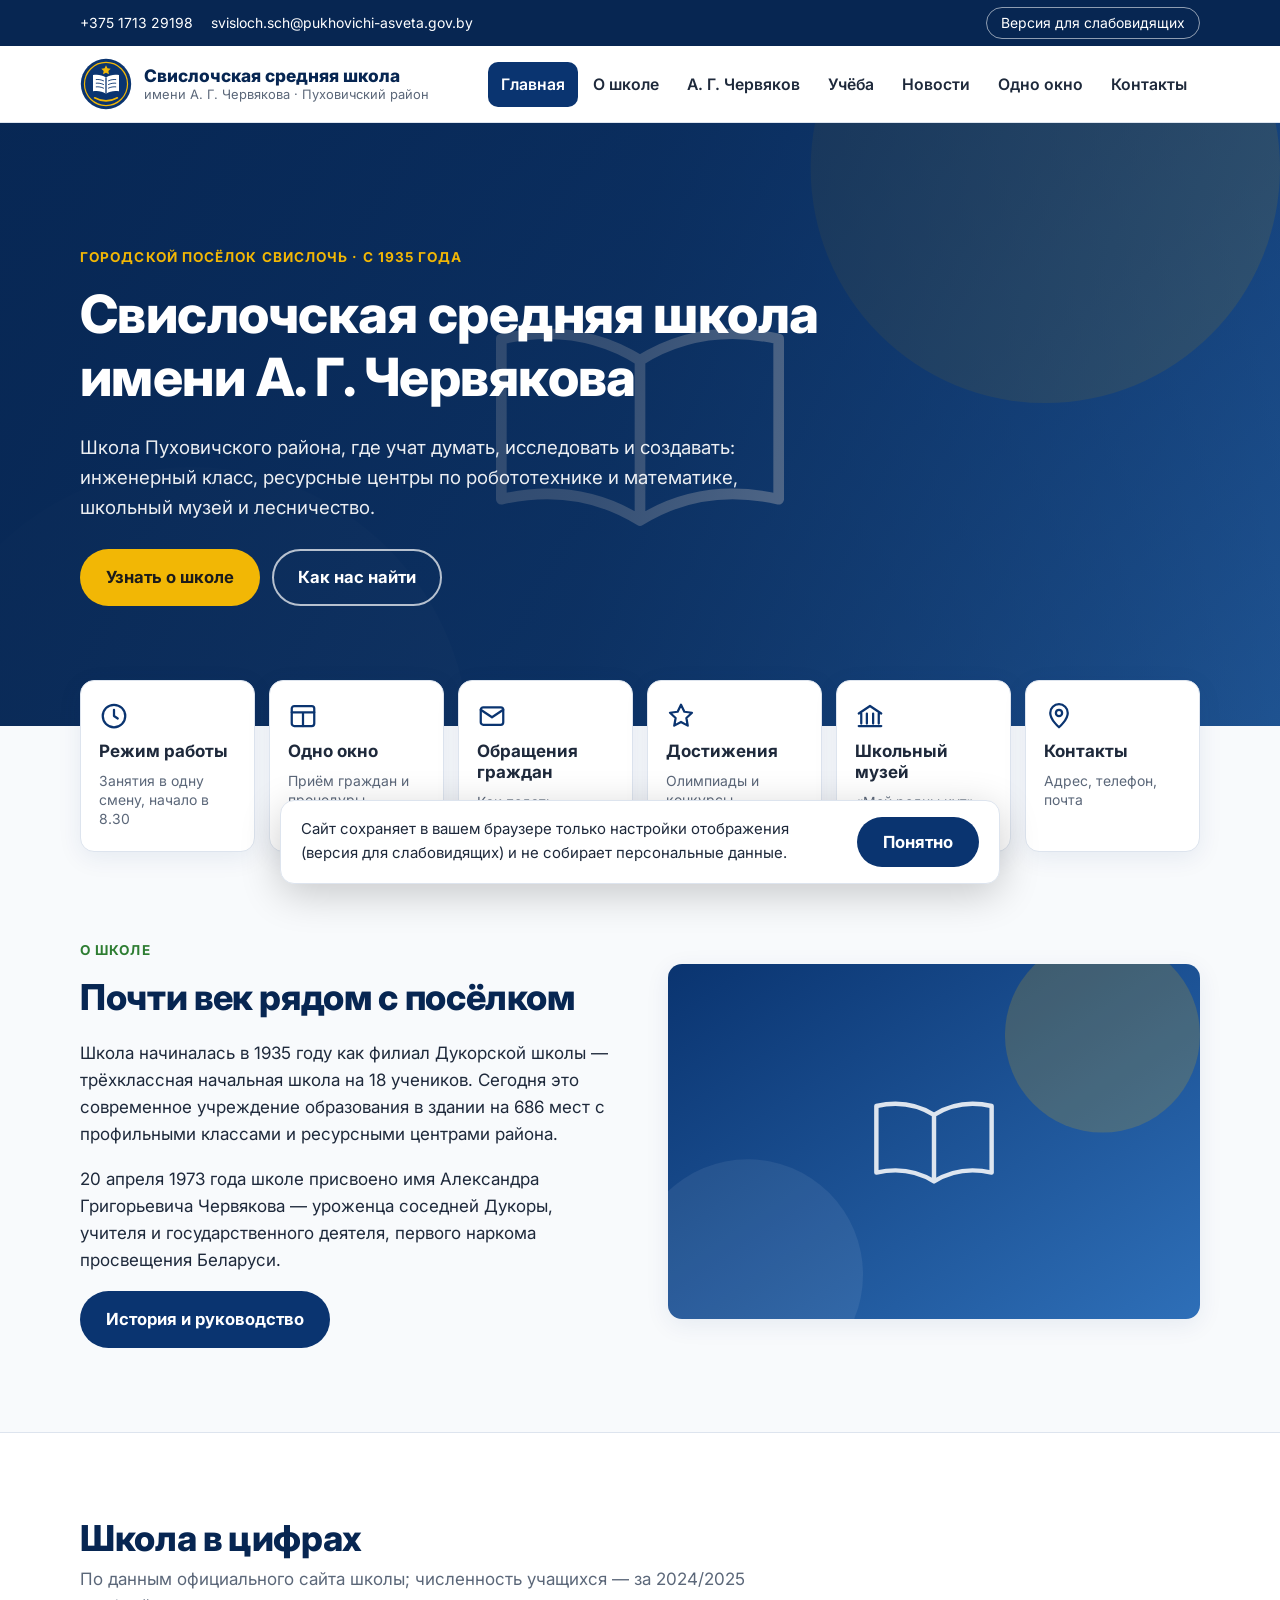
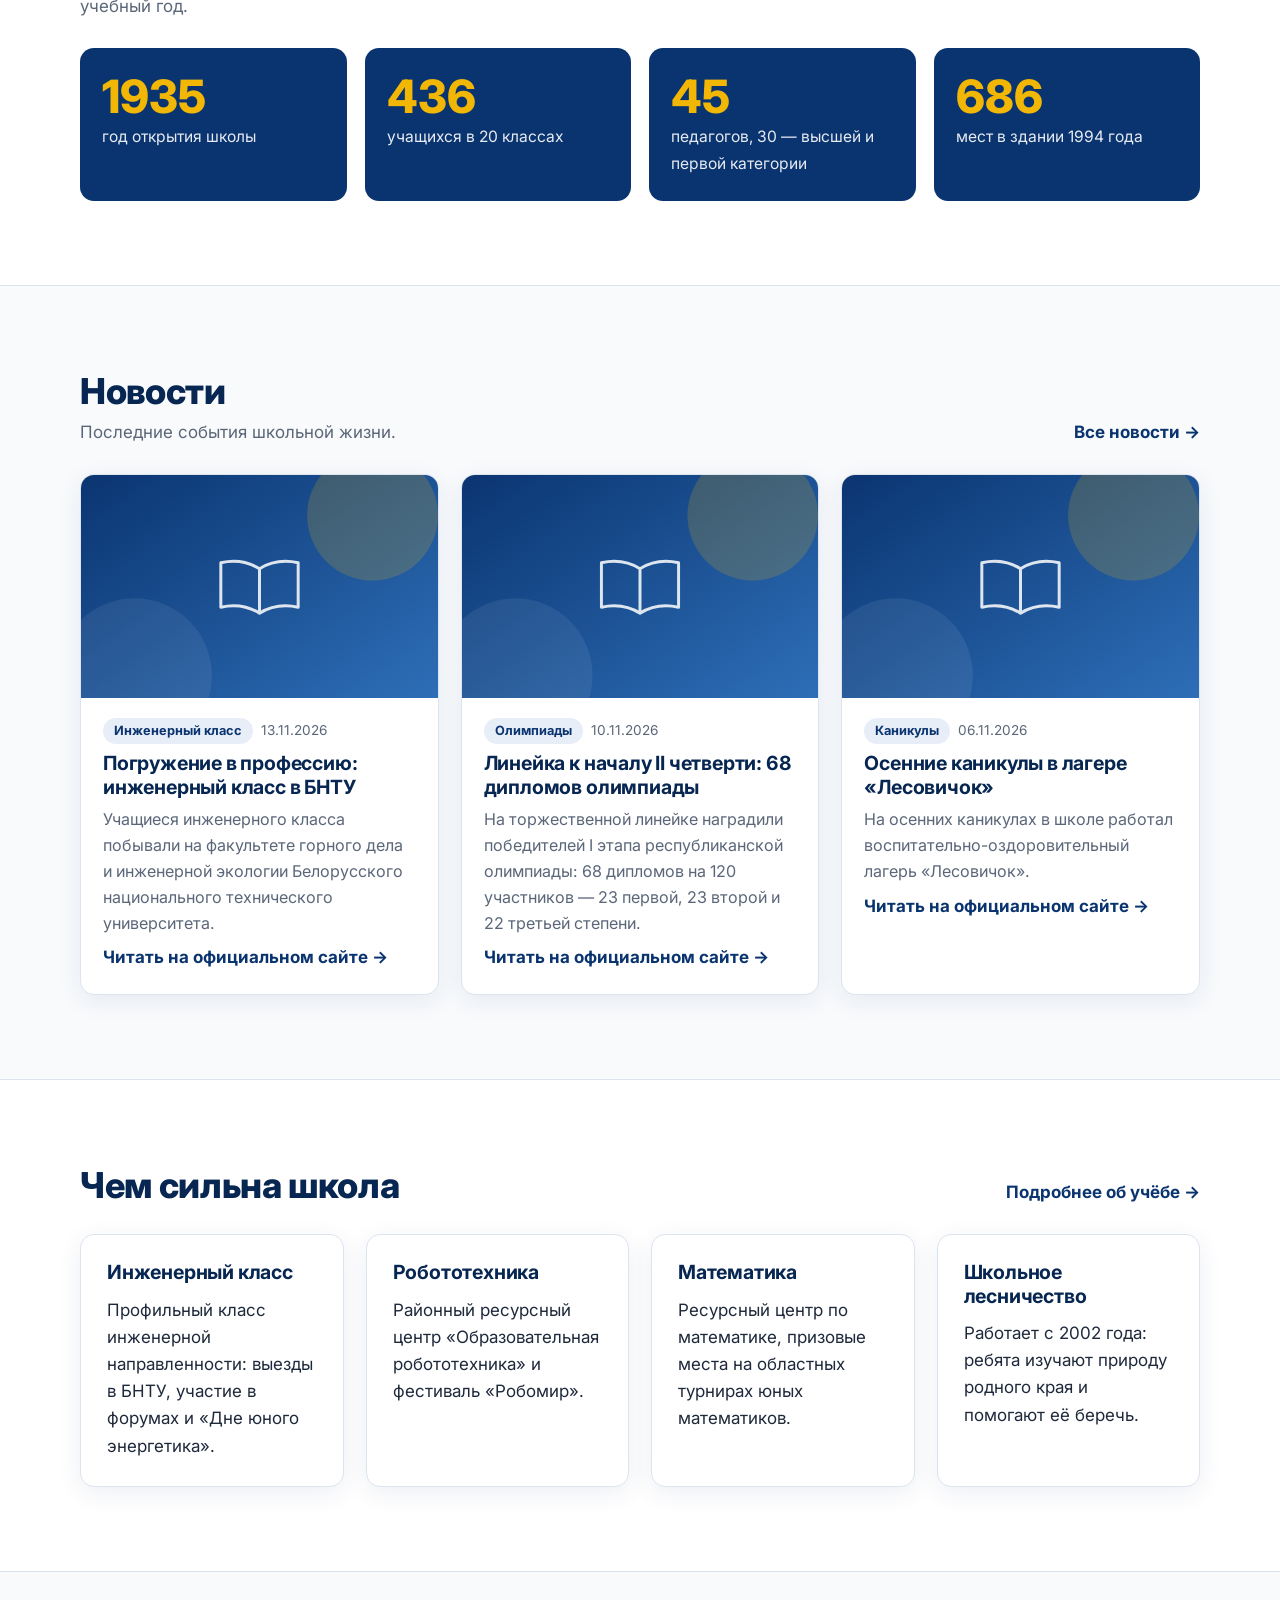
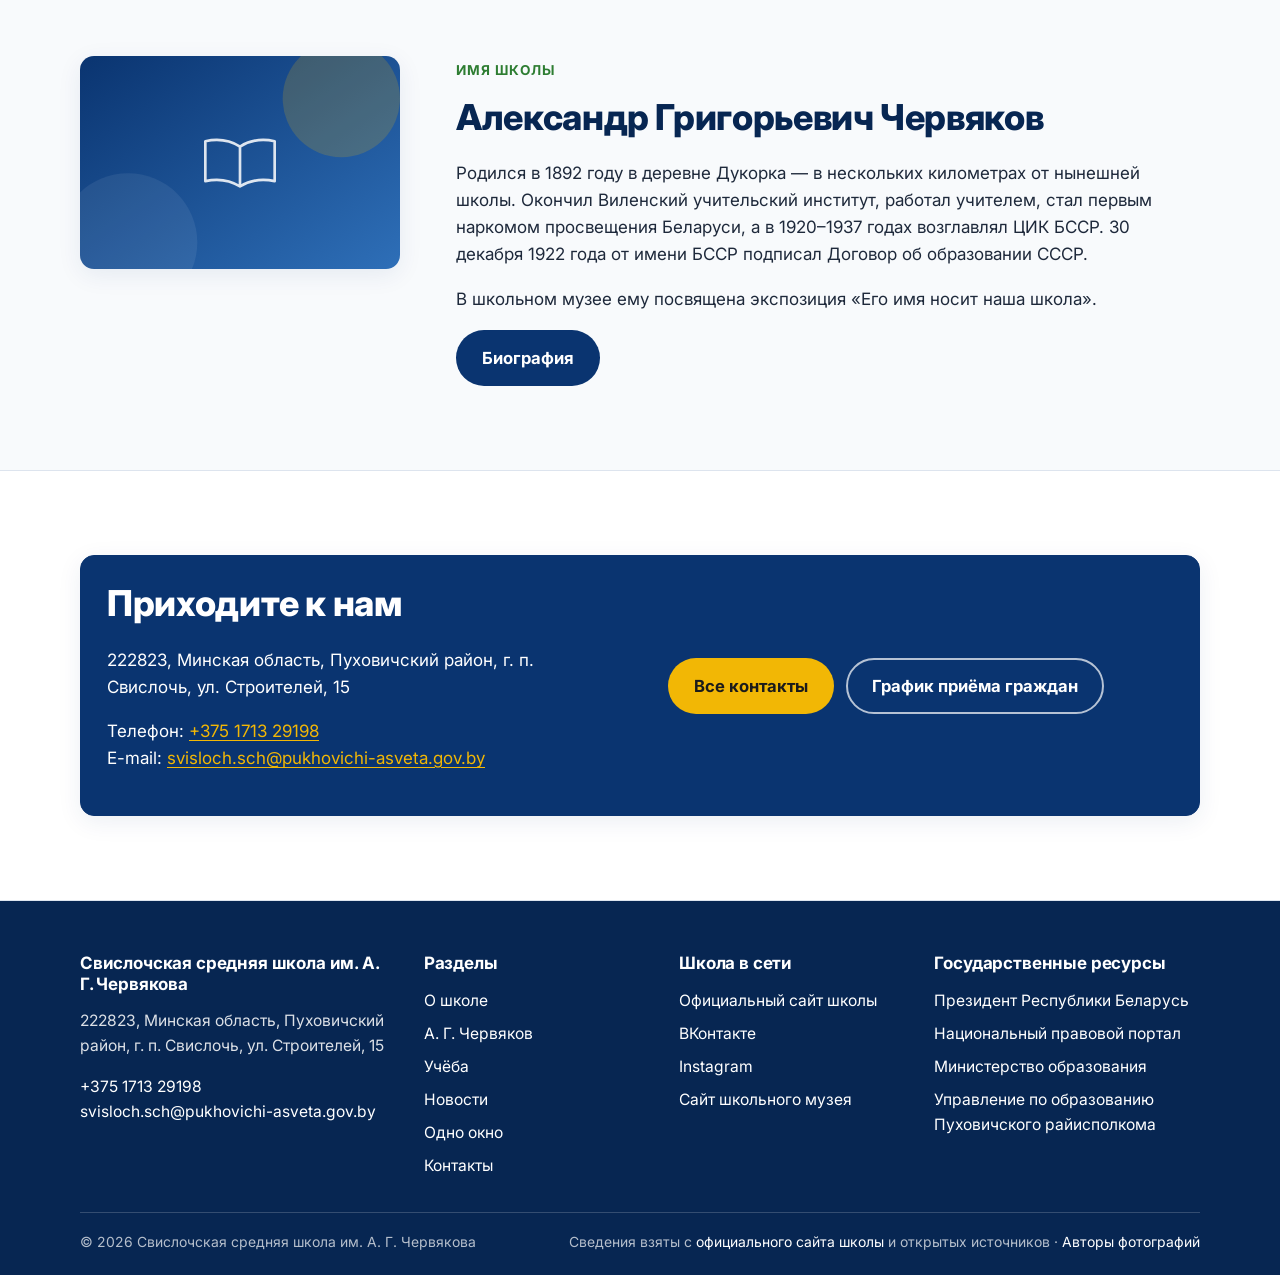
==== index.html @ d61a88b5 "Сайт Свислочской средней школы им. А. Г. Червякова Статический сайт: главная, о школе, А. Г. Червяко" ====
<!doctype html>
<html lang="ru">
<head>
<meta charset="utf-8">
<meta name="viewport" content="width=device-width, initial-scale=1">
<title>Свислочская средняя школа им. А. Г. Червякова — Пуховичский район</title>
<meta name="description" content="Сайт ГУО «Свислочская средняя школа им. А. Г. Червякова» Пуховичского района: новости, история, учёба, одно окно, контакты.">
<meta property="og:title" content="Свислочская средняя школа им. А. Г. Червякова — Пуховичский район">
<meta property="og:description" content="Сайт ГУО «Свислочская средняя школа им. А. Г. Червякова» Пуховичского района: новости, история, учёба, одно окно, контакты.">
<meta property="og:type" content="website">
<meta property="og:image" content="assets/img/placeholder.svg">
<link rel="icon" href="assets/img/logo.svg" type="image/svg+xml">
<link rel="preconnect" href="https://fonts.googleapis.com">
<link rel="preconnect" href="https://fonts.gstatic.com" crossorigin>
<link href="https://fonts.googleapis.com/css2?family=Inter:wght@400;600;700;800&display=swap" rel="stylesheet">
<link rel="stylesheet" href="assets/css/styles.css">
<script>try{if(localStorage.getItem("a11y")==="1")document.documentElement.classList.add("a11y")}catch(e){}</script>
</head>
<body>
<a class="skip" href="#main">Перейти к содержанию</a>
<div class="topbar">
  <div class="wrap">
    <div class="topbar-links">
      <a href="tel:+375171329198">+375 1713 29198</a>
      <a href="mailto:svisloch.sch@pukhovichi-asveta.gov.by">svisloch.sch@pukhovichi-asveta.gov.by</a>
    </div>
    <button class="a11y-btn" type="button" id="a11y-toggle" aria-pressed="false">Версия для слабовидящих</button>
  </div>
</div>
<header class="header">
  <div class="wrap">
    <a class="brand" href="index.html">
      <img class="logo-img" src="assets/img/logo.svg" alt="" width="52" height="52">
      <span class="brand-text">
        <span class="brand-name">Свислочская средняя школа</span>
        <span class="brand-sub">имени А. Г. Червякова · Пуховичский район</span>
      </span>
    </a>
    <button class="burger" type="button" id="burger" aria-label="Открыть меню" aria-expanded="false" aria-controls="nav"><span></span></button>
    <nav class="nav" id="nav" aria-label="Основное меню"><ul><li><a href="index.html" aria-current="page">Главная</a></li><li><a href="about.html">О школе</a></li><li><a href="chervyakov.html">А. Г. Червяков</a></li><li><a href="study.html">Учёба</a></li><li><a href="news.html">Новости</a></li><li><a href="odno-okno.html">Одно окно</a></li><li><a href="contacts.html">Контакты</a></li></ul></nav>
  </div>
</header>
<main id="main">

<section class="hero" style="background-image:url('assets/img/placeholder.svg')">
  <div class="wrap">
    <span class="eyebrow">Городской посёлок Свислочь · с 1935 года</span>
    <h1>Свислочская средняя школа имени А. Г. Червякова</h1>
    <p>Школа Пуховичского района, где учат думать, исследовать и создавать: инженерный класс, ресурсные центры по робототехнике и математике, школьный музей и лесничество.</p>
    <div class="hero-actions">
      <a class="btn btn-primary" href="about.html">Узнать о школе</a>
      <a class="btn btn-ghost" href="contacts.html">Как нас найти</a>
    </div>
  </div>
</section>

<div class="wrap">
  <nav class="tiles" aria-label="Быстрые ссылки">
    <a class="tile" href="study.html#rezhim"><svg viewBox="0 0 24 24" fill="none" stroke="currentColor" stroke-width="1.8" stroke-linecap="round" stroke-linejoin="round" aria-hidden="true"><circle cx="12" cy="12" r="9"/><path d="M12 7v5l3 2"/></svg><b>Режим работы</b><span>Занятия в одну смену, начало в 8.30</span></a>
    <a class="tile" href="odno-okno.html"><svg viewBox="0 0 24 24" fill="none" stroke="currentColor" stroke-width="1.8" stroke-linecap="round" stroke-linejoin="round" aria-hidden="true"><rect x="3" y="4" width="18" height="16" rx="2"/><path d="M3 9h18M12 9v11"/></svg><b>Одно окно</b><span>Приём граждан и процедуры</span></a>
    <a class="tile" href="odno-okno.html#obrashcheniya"><svg viewBox="0 0 24 24" fill="none" stroke="currentColor" stroke-width="1.8" stroke-linecap="round" stroke-linejoin="round" aria-hidden="true"><rect x="3" y="5" width="18" height="14" rx="2"/><path d="m3 7 9 6 9-6"/></svg><b>Обращения граждан</b><span>Как подать обращение</span></a>
    <a class="tile" href="study.html#dostizheniya"><svg viewBox="0 0 24 24" fill="none" stroke="currentColor" stroke-width="1.8" stroke-linecap="round" stroke-linejoin="round" aria-hidden="true"><path d="m12 3 2.7 5.6 6.1.8-4.5 4.2 1.1 6.1L12 16.8 6.6 19.700l1.1-6.1L3.200 9.400l6.100-.8z"/></svg><b>Достижения</b><span>Олимпиады и конкурсы</span></a>
    <a class="tile" href="about.html#muzey"><svg viewBox="0 0 24 24" fill="none" stroke="currentColor" stroke-width="1.8" stroke-linecap="round" stroke-linejoin="round" aria-hidden="true"><path d="M3 10 12 4l9 6M5 10v8M9.500 10v8M14.500 10v8M19 10v8M3 20h18"/></svg><b>Школьный музей</b><span>«Мой родны кут»</span></a>
    <a class="tile" href="contacts.html"><svg viewBox="0 0 24 24" fill="none" stroke="currentColor" stroke-width="1.8" stroke-linecap="round" stroke-linejoin="round" aria-hidden="true"><path d="M12 21s7-6.100 7-11.500A7 7 0 0 0 5 9.500C5 14.900 12 21 12 21z"/><circle cx="12" cy="9.500" r="2.500"/></svg><b>Контакты</b><span>Адрес, телефон, почта</span></a>
  </nav>
</div>

<section class="section">
  <div class="wrap split">
    <div>
      <span class="eyebrow" style="color:var(--green)">О школе</span>
      <h2>Почти век рядом с посёлком</h2>
      <p>Школа начиналась в 1935 году как филиал Дукорской школы — трёхклассная начальная школа на 18 учеников. Сегодня это современное учреждение образования в здании на 686 мест с профильными классами и ресурсными центрами района.</p>
      <p>20 апреля 1973 года школе присвоено имя Александра Григорьевича Червякова — уроженца соседней Дукоры, учителя и государственного деятеля, первого наркома просвещения Беларуси.</p>
      <a class="btn btn-navy" href="about.html">История и руководство</a>
    </div>
    <figure>
      <img src="assets/img/placeholder.svg" alt="Школа" loading="lazy" width="1200" height="800">
    </figure>
  </div>
</section>

<section class="section alt">
  <div class="wrap">
    <div class="section-head"><div><h2>Школа в цифрах</h2><p>По данным официального сайта школы; численность учащихся — за 2024/2025 учебный год.</p></div></div>
    <div class="stats">
      <div class="stat"><b>1935</b><span>год открытия школы</span></div>
      <div class="stat"><b>436</b><span>учащихся в 20 классах</span></div>
      <div class="stat"><b>45</b><span>педагогов, 30 — высшей и первой категории</span></div>
      <div class="stat"><b>686</b><span>мест в здании 1994 года</span></div>
    </div>
  </div>
</section>

<section class="section">
  <div class="wrap">
    <div class="section-head"><div><h2>Новости</h2><p>Последние события школьной жизни.</p></div><a class="more" href="news.html">Все новости</a></div>
    <div class="grid g3">
      <article class="card">
        <img src="assets/img/placeholder.svg" alt="" loading="lazy" width="800" height="500">
        <div class="card-body">
          <div class="card-meta"><span class="tag">Инженерный класс</span><time>13.11.2026</time></div>
          <h3>Погружение в профессию: инженерный класс в БНТУ</h3>
          <p>Учащиеся инженерного класса побывали на факультете горного дела и инженерной экологии Белорусского национального технического университета.</p>
          <a class="more" href="https://svisloch.pukhovichi-asveta.gov.by/servisy/новости-архив/document-41783.html" target="_blank" rel="noopener">Читать на официальном сайте</a>
        </div>
      </article>
      <article class="card">
        <img src="assets/img/placeholder.svg" alt="" loading="lazy" width="800" height="500">
        <div class="card-body">
          <div class="card-meta"><span class="tag">Олимпиады</span><time>10.11.2026</time></div>
          <h3>Линейка к началу II четверти: 68 дипломов олимпиады</h3>
          <p>На торжественной линейке наградили победителей I этапа республиканской олимпиады: 68 дипломов на 120 участников — 23 первой, 23 второй и 22 третьей степени.</p>
          <a class="more" href="https://svisloch.pukhovichi-asveta.gov.by/servisy/новости-архив/document-41763.html" target="_blank" rel="noopener">Читать на официальном сайте</a>
        </div>
      </article>
      <article class="card">
        <img src="assets/img/placeholder.svg" alt="" loading="lazy" width="800" height="500">
        <div class="card-body">
          <div class="card-meta"><span class="tag">Каникулы</span><time>06.11.2026</time></div>
          <h3>Осенние каникулы в лагере «Лесовичок»</h3>
          <p>На осенних каникулах в школе работал воспитательно-оздоровительный лагерь «Лесовичок».</p>
          <a class="more" href="https://svisloch.pukhovichi-asveta.gov.by/servisy/новости-архив/document-41733.html" target="_blank" rel="noopener">Читать на официальном сайте</a>
        </div>
      </article>
    </div>
  </div>
</section>

<section class="section alt">
  <div class="wrap">
    <div class="section-head"><div><h2>Чем сильна школа</h2></div><a class="more" href="study.html">Подробнее об учёбе</a></div>
    <div class="grid g4">
      <div class="panel"><h3>Инженерный класс</h3><p>Профильный класс инженерной направленности: выезды в БНТУ, участие в форумах и «Дне юного энергетика».</p></div>
      <div class="panel"><h3>Робототехника</h3><p>Районный ресурсный центр «Образовательная робототехника» и фестиваль «Робомир».</p></div>
      <div class="panel"><h3>Математика</h3><p>Ресурсный центр по математике, призовые места на областных турнирах юных математиков.</p></div>
      <div class="panel"><h3>Школьное лесничество</h3><p>Работает с 2002 года: ребята изучают природу родного края и помогают её беречь.</p></div>
    </div>
  </div>
</section>

<section class="section">
  <div class="wrap split narrow-img">
    <figure>
      <img src="assets/img/placeholder.svg" alt="Александр Григорьевич Червяков, портрет" loading="lazy" width="600" height="800">
    </figure>
    <div>
      <span class="eyebrow" style="color:var(--green)">Имя школы</span>
      <h2>Александр Григорьевич Червяков</h2>
      <p>Родился в 1892 году в деревне Дукорка — в нескольких километрах от нынешней школы. Окончил Виленский учительский институт, работал учителем, стал первым наркомом просвещения Беларуси, а в 1920–1937 годах возглавлял ЦИК БССР. 30 декабря 1922 года от имени БССР подписал Договор об образовании СССР.</p>
      <p>В школьном музее ему посвящена экспозиция «Его имя носит наша школа».</p>
      <a class="btn btn-navy" href="chervyakov.html">Биография</a>
    </div>
  </div>
</section>

<section class="section alt">
  <div class="wrap">
    <div class="panel navy">
      <div class="split" style="align-items:center">
        <div>
          <h2>Приходите к нам</h2>
          <p>222823, Минская область, Пуховичский район, г. п. Свислочь, ул. Строителей, 15</p>
          <p>Телефон: <a href="tel:+375171329198">+375 1713 29198</a><br>E-mail: <a href="mailto:svisloch.sch@pukhovichi-asveta.gov.by">svisloch.sch@pukhovichi-asveta.gov.by</a></p>
        </div>
        <div class="hero-actions" style="margin:0">
          <a class="btn btn-primary" href="contacts.html">Все контакты</a>
          <a class="btn btn-ghost" href="odno-okno.html">График приёма граждан</a>
        </div>
      </div>
    </div>
  </div>
</section>
</main>
<footer class="footer">
  <div class="wrap">
    <div class="footer-grid">
      <div>
        <h3>Свислочская средняя школа им. А. Г. Червякова</h3>
        <p>222823, Минская область, Пуховичский район, г. п. Свислочь, ул. Строителей, 15</p>
        <p><a href="tel:+375171329198">+375 1713 29198</a><br><a href="mailto:svisloch.sch@pukhovichi-asveta.gov.by">svisloch.sch@pukhovichi-asveta.gov.by</a></p>
      </div>
      <div>
        <h3>Разделы</h3>
        <ul><li><a href="about.html">О школе</a></li><li><a href="chervyakov.html">А. Г. Червяков</a></li><li><a href="study.html">Учёба</a></li><li><a href="news.html">Новости</a></li><li><a href="odno-okno.html">Одно окно</a></li><li><a href="contacts.html">Контакты</a></li></ul>
      </div>
      <div>
        <h3>Школа в сети</h3>
        <ul>
          <li><a href="https://svisloch.pukhovichi-asveta.gov.by/" target="_blank" rel="noopener">Официальный сайт школы</a></li>
          <li><a href="https://vk.com/club120194383" target="_blank" rel="noopener">ВКонтакте</a></li>
          <li><a href="https://www.instagram.com/school_svisloch/" target="_blank" rel="noopener">Instagram</a></li>
          <li><a href="https://sites.google.com/view/svisloch-muzei-rodny-kut/" target="_blank" rel="noopener">Сайт школьного музея</a></li>
        </ul>
      </div>
      <div>
        <h3>Государственные ресурсы</h3>
        <ul>
          <li><a href="https://president.gov.by/" target="_blank" rel="noopener">Президент Республики Беларусь</a></li>
          <li><a href="https://pravo.by/" target="_blank" rel="noopener">Национальный правовой портал</a></li>
          <li><a href="https://edu.gov.by/" target="_blank" rel="noopener">Министерство образования</a></li>
          <li><a href="https://pukhovichi-asveta.gov.by/" target="_blank" rel="noopener">Управление по образованию Пуховичского райисполкома</a></li>
        </ul>
      </div>
    </div>
    <div class="footer-bottom">
      <span>© 2026 Свислочская средняя школа им. А. Г. Червякова</span>
      <span>Сведения взяты с <a href="https://svisloch.pukhovichi-asveta.gov.by/" target="_blank" rel="noopener">официального сайта школы</a> и открытых источников · <a href="credits.html">Авторы фотографий</a></span>
    </div>
  </div>
</footer>
<div class="cookie" id="cookie" hidden>
  <p>Сайт сохраняет в вашем браузере только настройки отображения (версия для слабовидящих) и не собирает персональные данные.</p>
  <button class="btn btn-navy" type="button" id="cookie-ok">Понятно</button>
</div>
<script src="assets/js/main.js" defer></script>
</body>
</html>
---- assets/css/styles.css ----
/* Свислочская средняя школа им. А. Г. Червякова — стили сайта */
:root {
  --navy: #0a3470;
  --navy-dark: #072652;
  --navy-soft: #e8eef8;
  --accent: #f2b705;
  --accent-dark: #c99400;
  --green: #2e7d32;
  --bg: #f8fafc;
  --surface: #ffffff;
  --text: #1e293b;
  --muted: #5b6779;
  --line: #dde4ee;
  --radius: 14px;
  --shadow: 0 6px 24px rgba(10, 52, 112, 0.08);
  --wrap: 1160px;
  --font: "Inter", "Segoe UI", Roboto, Arial, sans-serif;
  --fs: 17px;
}

/* Версия для слабовидящих */
html.a11y {
  --navy: #000000;
  --navy-dark: #000000;
  --navy-soft: #ffffff;
  --accent: #ffe600;
  --accent-dark: #000000;
  --green: #000000;
  --bg: #ffffff;
  --surface: #ffffff;
  --text: #000000;
  --muted: #000000;
  --line: #000000;
  --shadow: none;
  --fs: 22px;
}
html.a11y img:not(.logo-img) { filter: grayscale(1) contrast(1.1); }
html.a11y .hero::after { background: rgba(0, 0, 0, 0.78); }
html.a11y .card, html.a11y .tile, html.a11y .panel { border: 2px solid #000; }
html.a11y a { text-decoration: underline; }

*, *::before, *::after { box-sizing: border-box; }
html { font-size: var(--fs); scroll-behavior: smooth; -webkit-text-size-adjust: 100%; }
body {
  margin: 0;
  font-family: var(--font);
  color: var(--text);
  background: var(--bg);
  line-height: 1.6;
  overflow-wrap: break-word;
}
img { max-width: 100%; height: auto; display: block; }
a { color: var(--navy); text-underline-offset: 3px; }
a:hover { color: var(--accent-dark); }
h1, h2, h3 { line-height: 1.2; margin: 0 0 0.6em; color: var(--navy-dark); letter-spacing: -0.01em; }
h1 { font-size: clamp(1.8rem, 4.6vw, 3.1rem); font-weight: 800; }
h2 { font-size: clamp(1.45rem, 3vw, 2.1rem); font-weight: 800; }
h3 { font-size: 1.15rem; font-weight: 700; }
p { margin: 0 0 1em; }
ul, ol { padding-left: 1.3em; margin: 0 0 1em; }
:focus-visible { outline: 3px solid var(--accent); outline-offset: 2px; border-radius: 4px; }

.wrap { width: 100%; max-width: var(--wrap); margin: 0 auto; padding: 0 20px; }
.skip { position: absolute; left: -9999px; top: 0; background: var(--accent); color: #000; padding: 10px 16px; z-index: 100; }
.skip:focus { left: 10px; top: 10px; }

/* Верхняя полоса */
.topbar { background: var(--navy-dark); color: #fff; font-size: 0.82rem; }
.topbar .wrap { display: flex; flex-wrap: wrap; gap: 6px 22px; align-items: center; justify-content: space-between; padding-top: 7px; padding-bottom: 7px; }
.topbar a { color: #fff; text-decoration: none; }
.topbar a:hover { text-decoration: underline; color: #fff; }
.topbar-links { display: flex; flex-wrap: wrap; gap: 4px 18px; }
.a11y-btn {
  font: inherit; color: #fff; background: transparent; border: 1px solid rgba(255,255,255,.55);
  border-radius: 999px; padding: 4px 14px; cursor: pointer;
}
.a11y-btn:hover { background: #fff; color: var(--navy-dark); }

/* Шапка */
.header { background: var(--surface); border-bottom: 1px solid var(--line); position: sticky; top: 0; z-index: 50; }
.header .wrap { display: flex; align-items: center; justify-content: space-between; gap: 16px; min-height: 76px; }
.brand { display: flex; align-items: center; gap: 12px; text-decoration: none; color: var(--navy-dark); min-width: 0; }
.logo-img { width: 52px; height: 52px; flex: none; }
.brand-text { display: flex; flex-direction: column; line-height: 1.2; min-width: 0; }
.brand-name { font-weight: 800; font-size: 1.02rem; }
.brand-sub { font-size: 0.76rem; color: var(--muted); }
.nav ul { list-style: none; display: flex; gap: 2px; margin: 0; padding: 0; }
.nav a {
  display: block; padding: 10px 13px; border-radius: 10px; text-decoration: none;
  font-weight: 600; font-size: 0.93rem; color: var(--text); white-space: nowrap;
}
.nav a:hover { background: var(--navy-soft); color: var(--navy); }
.nav a[aria-current="page"] { background: var(--navy); color: #fff; }
.burger {
  display: none; width: 46px; height: 46px; border: 1px solid var(--line); border-radius: 12px;
  background: var(--surface); cursor: pointer; flex: none; padding: 0;
}
.burger span, .burger span::before, .burger span::after {
  display: block; width: 20px; height: 2px; background: var(--navy-dark); margin: 0 auto; position: relative; content: "";
}
.burger span::before { position: absolute; top: -6px; }
.burger span::after { position: absolute; top: 6px; }

@media (max-width: 1020px) {
  .burger { display: block; }
  .nav { display: none; position: absolute; left: 0; right: 0; top: 100%; background: var(--surface); border-bottom: 1px solid var(--line); box-shadow: var(--shadow); }
  .nav.open { display: block; }
  .nav ul { flex-direction: column; padding: 10px 20px 16px; }
  .nav a { padding: 12px 14px; font-size: 1rem; white-space: normal; }
}
@media (max-width: 520px) {
  .brand-sub { display: none; }
  .brand-name { font-size: 0.92rem; }
  .logo-img { width: 44px; height: 44px; }
}

/* Первый экран */
.hero { position: relative; color: #fff; background: var(--navy-dark) center/cover no-repeat; isolation: isolate; }
.hero::after {
  content: ""; position: absolute; inset: 0; z-index: -1;
  background: linear-gradient(100deg, rgba(7, 38, 82, 0.93) 0%, rgba(7, 38, 82, 0.78) 48%, rgba(7, 38, 82, 0.35) 100%);
}
.hero .wrap { padding-top: clamp(56px, 10vw, 120px); padding-bottom: clamp(56px, 10vw, 120px); }
.hero h1 { color: #fff; max-width: 17em; margin-bottom: 0.45em; }
.hero p { max-width: 38em; font-size: 1.1rem; color: rgba(255, 255, 255, 0.92); }
.eyebrow {
  display: inline-block; font-size: 0.8rem; font-weight: 700; letter-spacing: 0.08em; text-transform: uppercase;
  color: var(--accent); margin-bottom: 14px;
}
.hero-actions { display: flex; flex-wrap: wrap; gap: 12px; margin-top: 26px; }
.btn {
  display: inline-flex; align-items: center; gap: 8px; padding: 13px 24px; border-radius: 999px;
  font-weight: 700; text-decoration: none; border: 2px solid transparent; font-size: 0.98rem; cursor: pointer; font-family: inherit;
}
.btn-primary { background: var(--accent); color: #1b1b1b; }
.btn-primary:hover { background: #ffd23f; color: #1b1b1b; }
.btn-ghost { border-color: rgba(255, 255, 255, 0.7); color: #fff; }
.btn-ghost:hover { background: #fff; color: var(--navy-dark); }
.btn-navy { background: var(--navy); color: #fff; }
.btn-navy:hover { background: var(--navy-dark); color: #fff; }

/* Заголовок внутренней страницы */
.page-head { background: var(--navy); color: #fff; padding: clamp(34px, 6vw, 64px) 0; }
.page-head h1 { color: #fff; margin-bottom: 0.3em; }
.page-head p { color: rgba(255, 255, 255, 0.88); max-width: 46em; margin: 0; font-size: 1.05rem; }
.crumbs { font-size: 0.85rem; margin-bottom: 14px; color: rgba(255, 255, 255, 0.75); }
.crumbs a { color: #fff; }

/* Секции */
.section { padding: clamp(44px, 7vw, 84px) 0; }
.section.alt { background: var(--surface); border-top: 1px solid var(--line); border-bottom: 1px solid var(--line); }
.section-head { display: flex; flex-wrap: wrap; align-items: end; justify-content: space-between; gap: 10px 24px; margin-bottom: 28px; }
.section-head h2 { margin: 0; }
.section-head p { margin: 6px 0 0; color: var(--muted); max-width: 42em; }
.more { font-weight: 700; text-decoration: none; white-space: nowrap; }
.more::after { content: " →"; }

/* Быстрые плитки */
.tiles { display: grid; grid-template-columns: repeat(auto-fit, minmax(140px, 1fr)); gap: 14px; margin-top: -46px; position: relative; z-index: 2; }
.tile {
  display: flex; flex-direction: column; gap: 10px; background: var(--surface); border-radius: var(--radius);
  padding: 20px 18px; text-decoration: none; color: var(--text); box-shadow: var(--shadow); border: 1px solid var(--line);
  transition: transform 0.15s ease, border-color 0.15s ease;
}
.tile:hover { transform: translateY(-3px); border-color: var(--navy); color: var(--navy); }
.tile svg { width: 30px; height: 30px; color: var(--navy); }
.tile b { font-size: 1rem; line-height: 1.25; }
.tile span { font-size: 0.82rem; color: var(--muted); line-height: 1.35; }

/* Сетки и карточки */
.grid { display: grid; gap: 22px; }
.g2 { grid-template-columns: repeat(auto-fit, minmax(min(100%, 320px), 1fr)); }
.g3 { grid-template-columns: repeat(auto-fit, minmax(min(100%, 270px), 1fr)); }
.g4 { grid-template-columns: repeat(auto-fit, minmax(min(100%, 210px), 1fr)); }
.card { background: var(--surface); border: 1px solid var(--line); border-radius: var(--radius); overflow: hidden; display: flex; flex-direction: column; box-shadow: var(--shadow); }
.card img { width: 100%; aspect-ratio: 16 / 10; object-fit: cover; }
.card-body { padding: 20px 22px 22px; display: flex; flex-direction: column; gap: 8px; flex: 1; }
.card-body h3 { margin: 0; }
.card-body p { margin: 0; color: var(--muted); font-size: 0.95rem; }
.card-meta { display: flex; flex-wrap: wrap; gap: 8px; align-items: center; font-size: 0.8rem; color: var(--muted); }
.tag { background: var(--navy-soft); color: var(--navy); font-weight: 700; border-radius: 999px; padding: 3px 11px; font-size: 0.75rem; }
.panel { background: var(--surface); border: 1px solid var(--line); border-radius: var(--radius); padding: 26px; box-shadow: var(--shadow); }
.panel > :last-child { margin-bottom: 0; }
.panel.navy { background: var(--navy); color: #fff; border-color: var(--navy); }
.panel.navy h2, .panel.navy h3 { color: #fff; }
.panel.navy a:not(.btn) { color: var(--accent); }
.note { border-left: 4px solid var(--accent); background: #fff8e0; padding: 14px 18px; border-radius: 0 10px 10px 0; font-size: 0.95rem; }
html.a11y .note { background: #fff; border: 2px solid #000; }

/* Цифры */
.stats { display: grid; grid-template-columns: repeat(auto-fit, minmax(170px, 1fr)); gap: 18px; }
.stat { background: var(--navy); color: #fff; border-radius: var(--radius); padding: 24px 22px; }
.stat b { display: block; font-size: clamp(1.9rem, 4vw, 2.7rem); font-weight: 800; color: var(--accent); line-height: 1.1; }
.stat span { font-size: 0.92rem; color: rgba(255, 255, 255, 0.9); }

/* Двухколоночный блок с фото */
.split { display: grid; grid-template-columns: 1fr 1fr; gap: clamp(24px, 5vw, 56px); align-items: center; }
.split img { border-radius: var(--radius); box-shadow: var(--shadow); width: 100%; object-fit: cover; }
.split.narrow-img { grid-template-columns: minmax(200px, 320px) 1fr; align-items: start; }
@media (max-width: 760px) { .split, .split.narrow-img { grid-template-columns: 1fr; } .split.narrow-img img { max-width: 320px; } }
figure { margin: 0; }
figcaption { font-size: 0.8rem; color: var(--muted); margin-top: 8px; }

/* Таблицы */
.table-wrap { overflow-x: auto; border: 1px solid var(--line); border-radius: var(--radius); background: var(--surface); }
table { border-collapse: collapse; width: 100%; font-size: 0.95rem; }
th, td { padding: 12px 16px; text-align: left; border-bottom: 1px solid var(--line); vertical-align: top; }
th { background: var(--navy-soft); color: var(--navy-dark); font-weight: 700; }
tr:last-child td { border-bottom: 0; }

/* Хронология */
.timeline { list-style: none; padding: 0; margin: 0; border-left: 3px solid var(--line); }
.timeline li { position: relative; padding: 0 0 22px 26px; }
.timeline li::before { content: ""; position: absolute; left: -9px; top: 6px; width: 15px; height: 15px; border-radius: 50%; background: var(--accent); border: 3px solid var(--surface); box-shadow: 0 0 0 2px var(--navy); }
.timeline b { color: var(--navy); display: block; }

/* Аккордеон */
details { background: var(--surface); border: 1px solid var(--line); border-radius: 12px; margin-bottom: 10px; }
summary { cursor: pointer; padding: 16px 20px; font-weight: 700; list-style: none; display: flex; justify-content: space-between; gap: 16px; }
summary::-webkit-details-marker { display: none; }
summary::after { content: "+"; font-size: 1.3rem; line-height: 1; color: var(--navy); }
details[open] summary::after { content: "–"; }
details .inner { padding: 0 20px 18px; }
details .inner > :last-child { margin-bottom: 0; }

/* Контакты */
.contact-list { list-style: none; padding: 0; margin: 0; display: grid; gap: 14px; }
.contact-list li { display: grid; grid-template-columns: 30px 1fr; gap: 12px; align-items: start; }
.contact-list svg { width: 24px; height: 24px; color: var(--navy); margin-top: 2px; }
.contact-list small { display: block; color: var(--muted); font-size: 0.8rem; }
.map { width: 100%; height: 380px; border: 0; border-radius: var(--radius); display: block; }

/* Подвал */
.footer { background: var(--navy-dark); color: rgba(255, 255, 255, 0.86); padding: 52px 0 22px; font-size: 0.92rem; }
.footer h3 { color: #fff; font-size: 1rem; margin-bottom: 14px; }
.footer a { color: #fff; text-decoration: none; }
.footer a:hover { color: var(--accent); text-decoration: underline; }
.footer ul { list-style: none; padding: 0; margin: 0; display: grid; gap: 8px; }
.footer-grid { display: grid; grid-template-columns: 1.4fr 1fr 1fr 1.2fr; gap: 34px; }
@media (max-width: 900px) { .footer-grid { grid-template-columns: 1fr 1fr; } }
@media (max-width: 560px) { .footer-grid { grid-template-columns: 1fr; } }
.footer-bottom { border-top: 1px solid rgba(255, 255, 255, 0.18); margin-top: 34px; padding-top: 18px; display: flex; flex-wrap: wrap; gap: 8px 24px; justify-content: space-between; font-size: 0.82rem; color: rgba(255, 255, 255, 0.7); }

/* Cookie */
.cookie {
  position: fixed; left: 16px; right: 16px; bottom: 16px; z-index: 80; max-width: 720px; margin: 0 auto;
  background: var(--surface); border: 1px solid var(--line); border-radius: var(--radius); box-shadow: 0 10px 40px rgba(0, 0, 0, 0.2);
  padding: 16px 20px; display: flex; flex-wrap: wrap; gap: 12px 18px; align-items: center; font-size: 0.88rem;
}
.cookie p { margin: 0; flex: 1 1 280px; }
.cookie[hidden] { display: none; }

@media (prefers-reduced-motion: reduce) { * { transition: none !important; scroll-behavior: auto !important; } }
@media print { .topbar, .header, .footer, .cookie, .hero-actions { display: none; } }
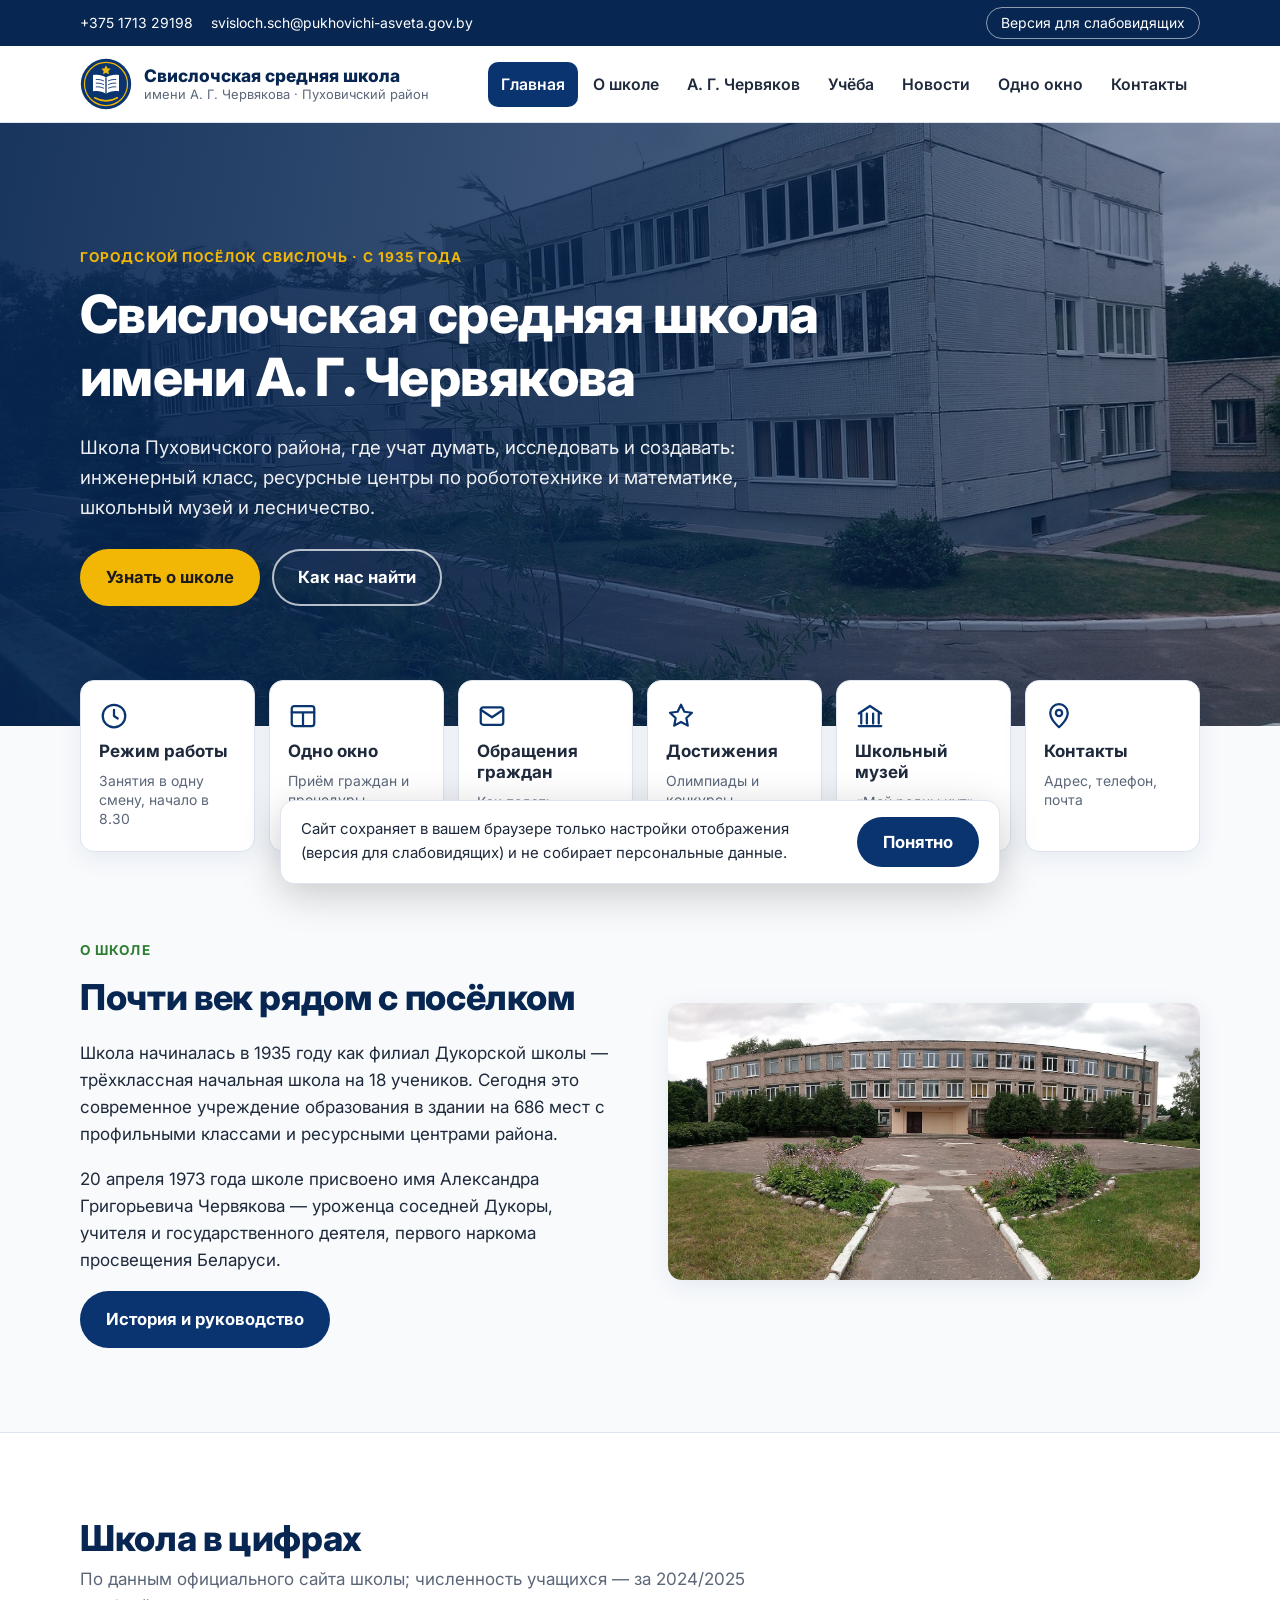
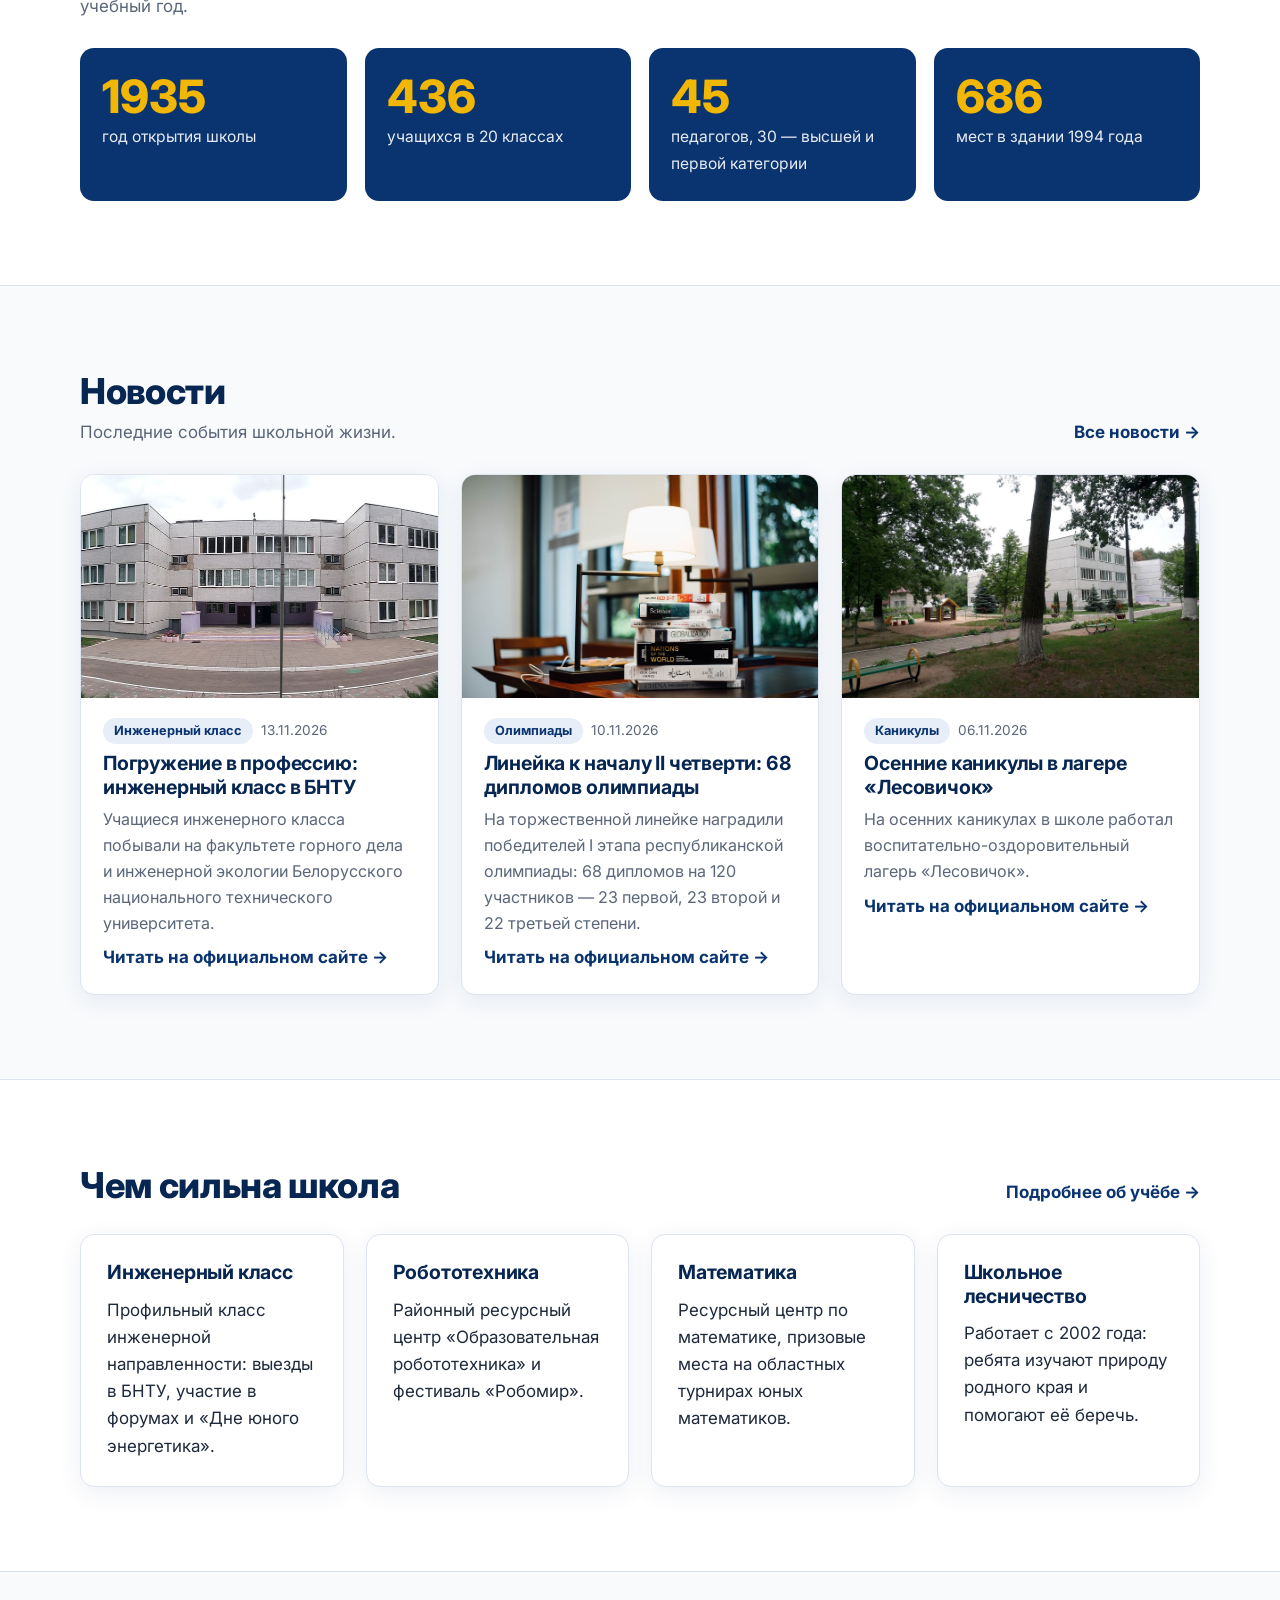
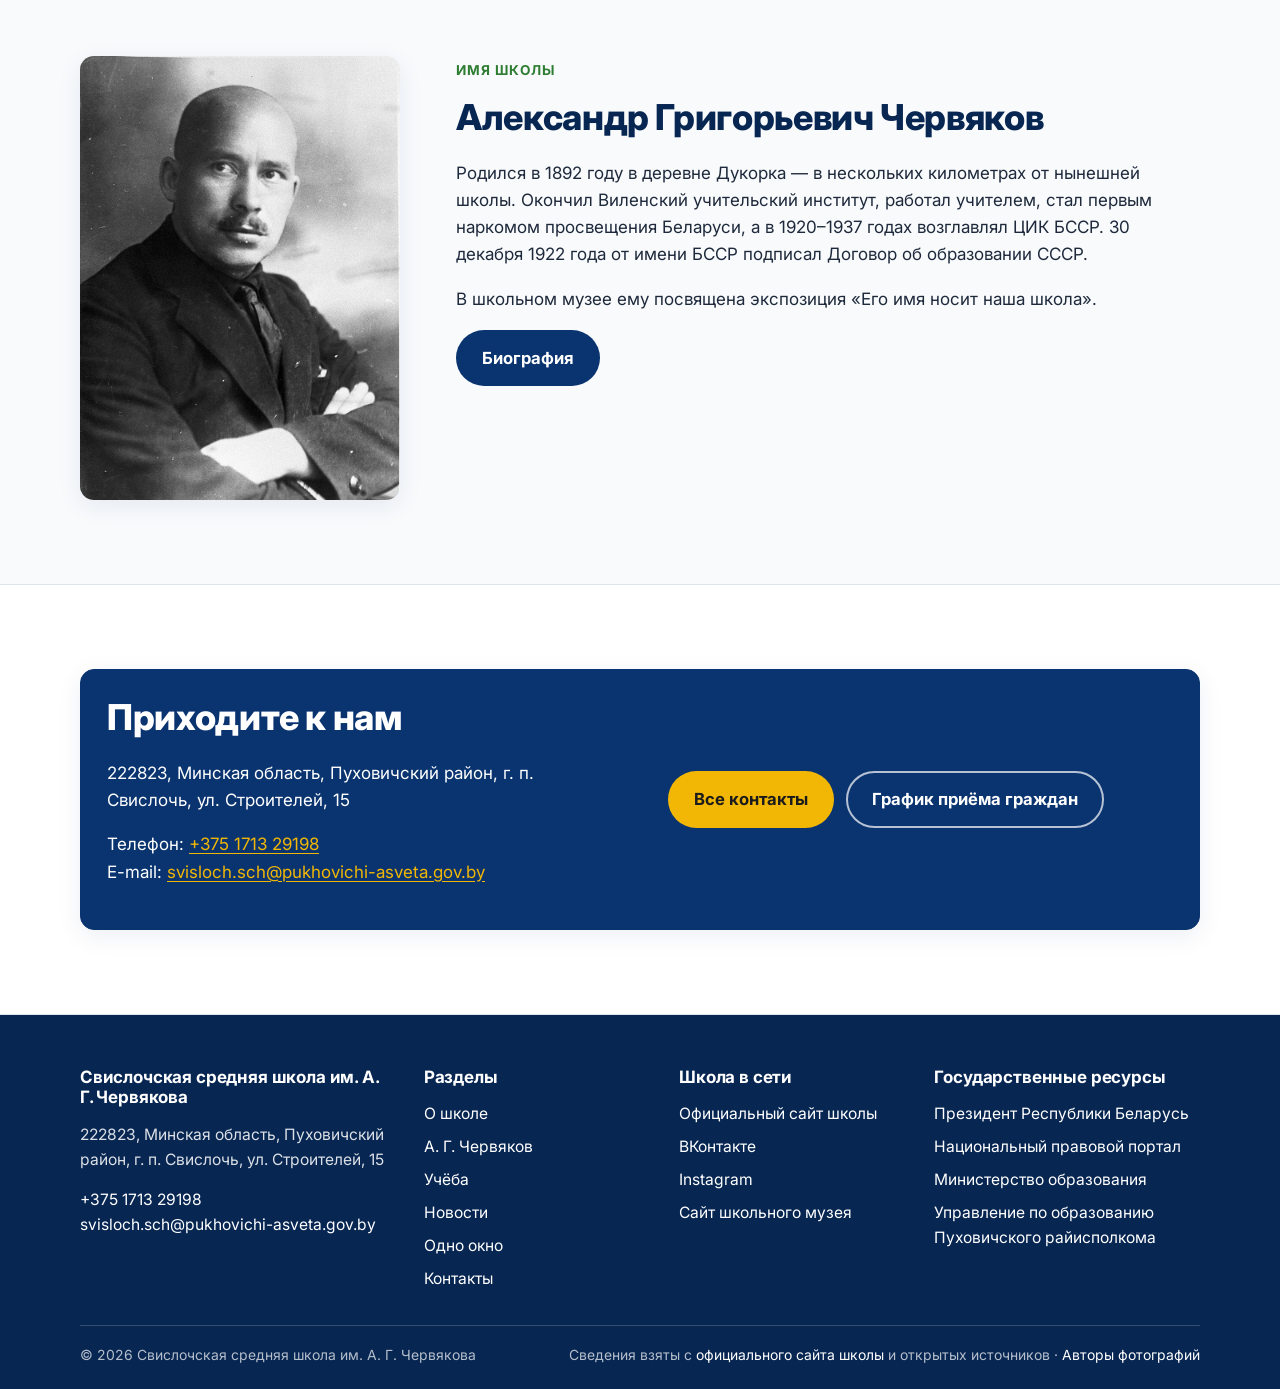
==== commit 69e5daf7: "Добавлены фотографии школы и посёлка Реальные снимки здания школы, посёлка и портрет А. Г. Червякова" ====
--- a/index.html
+++ b/index.html
@@ -8,7 +8,7 @@
 <meta property="og:title" content="Свислочская средняя школа им. А. Г. Червякова — Пуховичский район">
 <meta property="og:description" content="Сайт ГУО «Свислочская средняя школа им. А. Г. Червякова» Пуховичского района: новости, история, учёба, одно окно, контакты.">
 <meta property="og:type" content="website">
-<meta property="og:image" content="assets/img/placeholder.svg">
+<meta property="og:image" content="assets/img/hero-school.jpg">
 <link rel="icon" href="assets/img/logo.svg" type="image/svg+xml">
 <link rel="preconnect" href="https://fonts.googleapis.com">
 <link rel="preconnect" href="https://fonts.gstatic.com" crossorigin>
@@ -42,7 +42,7 @@
 </header>
 <main id="main">
 
-<section class="hero" style="background-image:url('assets/img/placeholder.svg')">
+<section class="hero" style="background-image:url('assets/img/hero-school.jpg')">
   <div class="wrap">
     <span class="eyebrow">Городской посёлок Свислочь · с 1935 года</span>
     <h1>Свислочская средняя школа имени А. Г. Червякова</h1>
@@ -75,7 +75,7 @@
       <a class="btn btn-navy" href="about.html">История и руководство</a>
     </div>
     <figure>
-      <img src="assets/img/placeholder.svg" alt="Школа" loading="lazy" width="1200" height="800">
+      <img src="assets/img/school-old-building.jpg" alt="Кирпичное здание школы в Свислочи с клумбами перед входом" loading="lazy" width="1200" height="800">
     </figure>
   </div>
 </section>
@@ -97,7 +97,7 @@
     <div class="section-head"><div><h2>Новости</h2><p>Последние события школьной жизни.</p></div><a class="more" href="news.html">Все новости</a></div>
     <div class="grid g3">
       <article class="card">
-        <img src="assets/img/placeholder.svg" alt="" loading="lazy" width="800" height="500">
+        <img src="assets/img/school-panorama.jpg" alt="" loading="lazy" width="800" height="500">
         <div class="card-body">
           <div class="card-meta"><span class="tag">Инженерный класс</span><time>13.11.2026</time></div>
           <h3>Погружение в профессию: инженерный класс в БНТУ</h3>
@@ -106,7 +106,7 @@
         </div>
       </article>
       <article class="card">
-        <img src="assets/img/placeholder.svg" alt="" loading="lazy" width="800" height="500">
+        <img src="assets/img/books-desk.jpg" alt="" loading="lazy" width="800" height="500">
         <div class="card-body">
           <div class="card-meta"><span class="tag">Олимпиады</span><time>10.11.2026</time></div>
           <h3>Линейка к началу II четверти: 68 дипломов олимпиады</h3>
@@ -115,7 +115,7 @@
         </div>
       </article>
       <article class="card">
-        <img src="assets/img/placeholder.svg" alt="" loading="lazy" width="800" height="500">
+        <img src="assets/img/school-grounds.jpg" alt="" loading="lazy" width="800" height="500">
         <div class="card-body">
           <div class="card-meta"><span class="tag">Каникулы</span><time>06.11.2026</time></div>
           <h3>Осенние каникулы в лагере «Лесовичок»</h3>
@@ -142,7 +142,7 @@
 <section class="section">
   <div class="wrap split narrow-img">
     <figure>
-      <img src="assets/img/placeholder.svg" alt="Александр Григорьевич Червяков, портрет" loading="lazy" width="600" height="800">
+      <img src="assets/img/chervyakov.jpg" alt="Александр Григорьевич Червяков, портрет" loading="lazy" width="800" height="1110">
     </figure>
     <div>
       <span class="eyebrow" style="color:var(--green)">Имя школы</span>
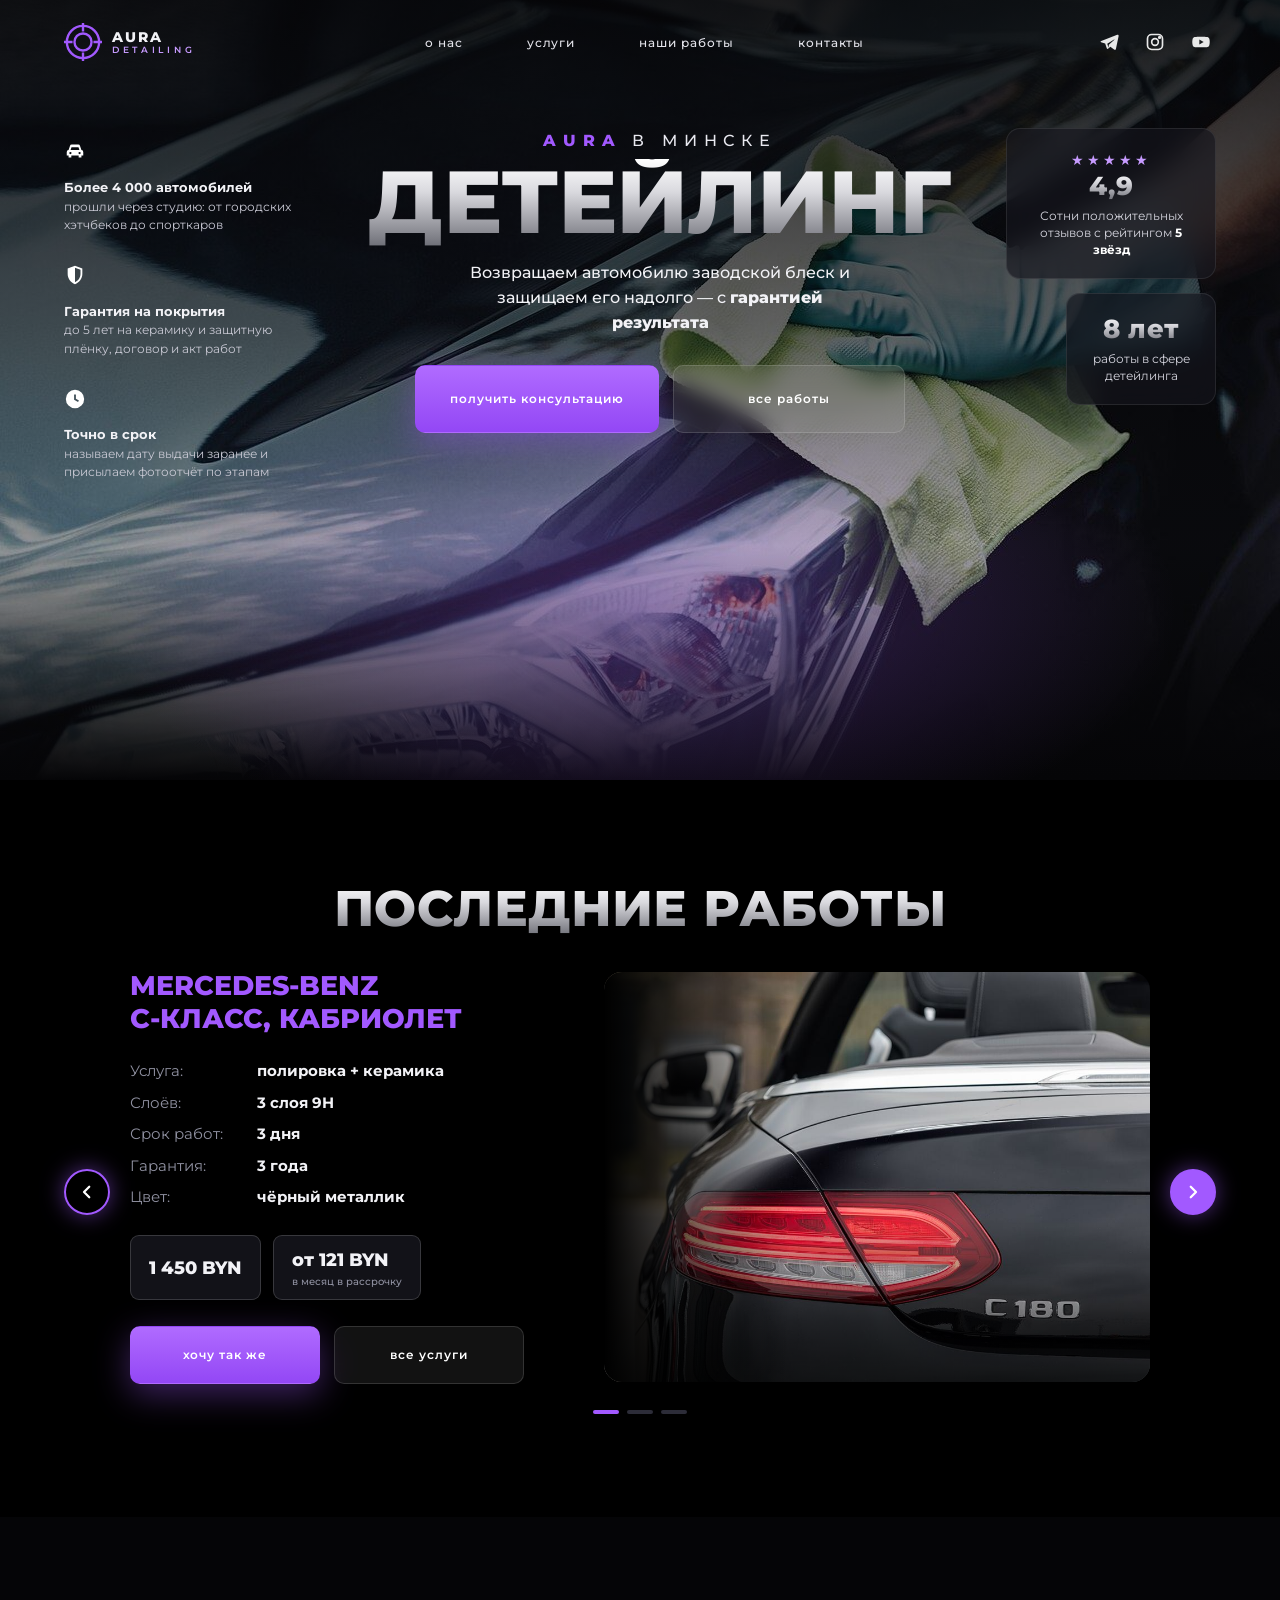
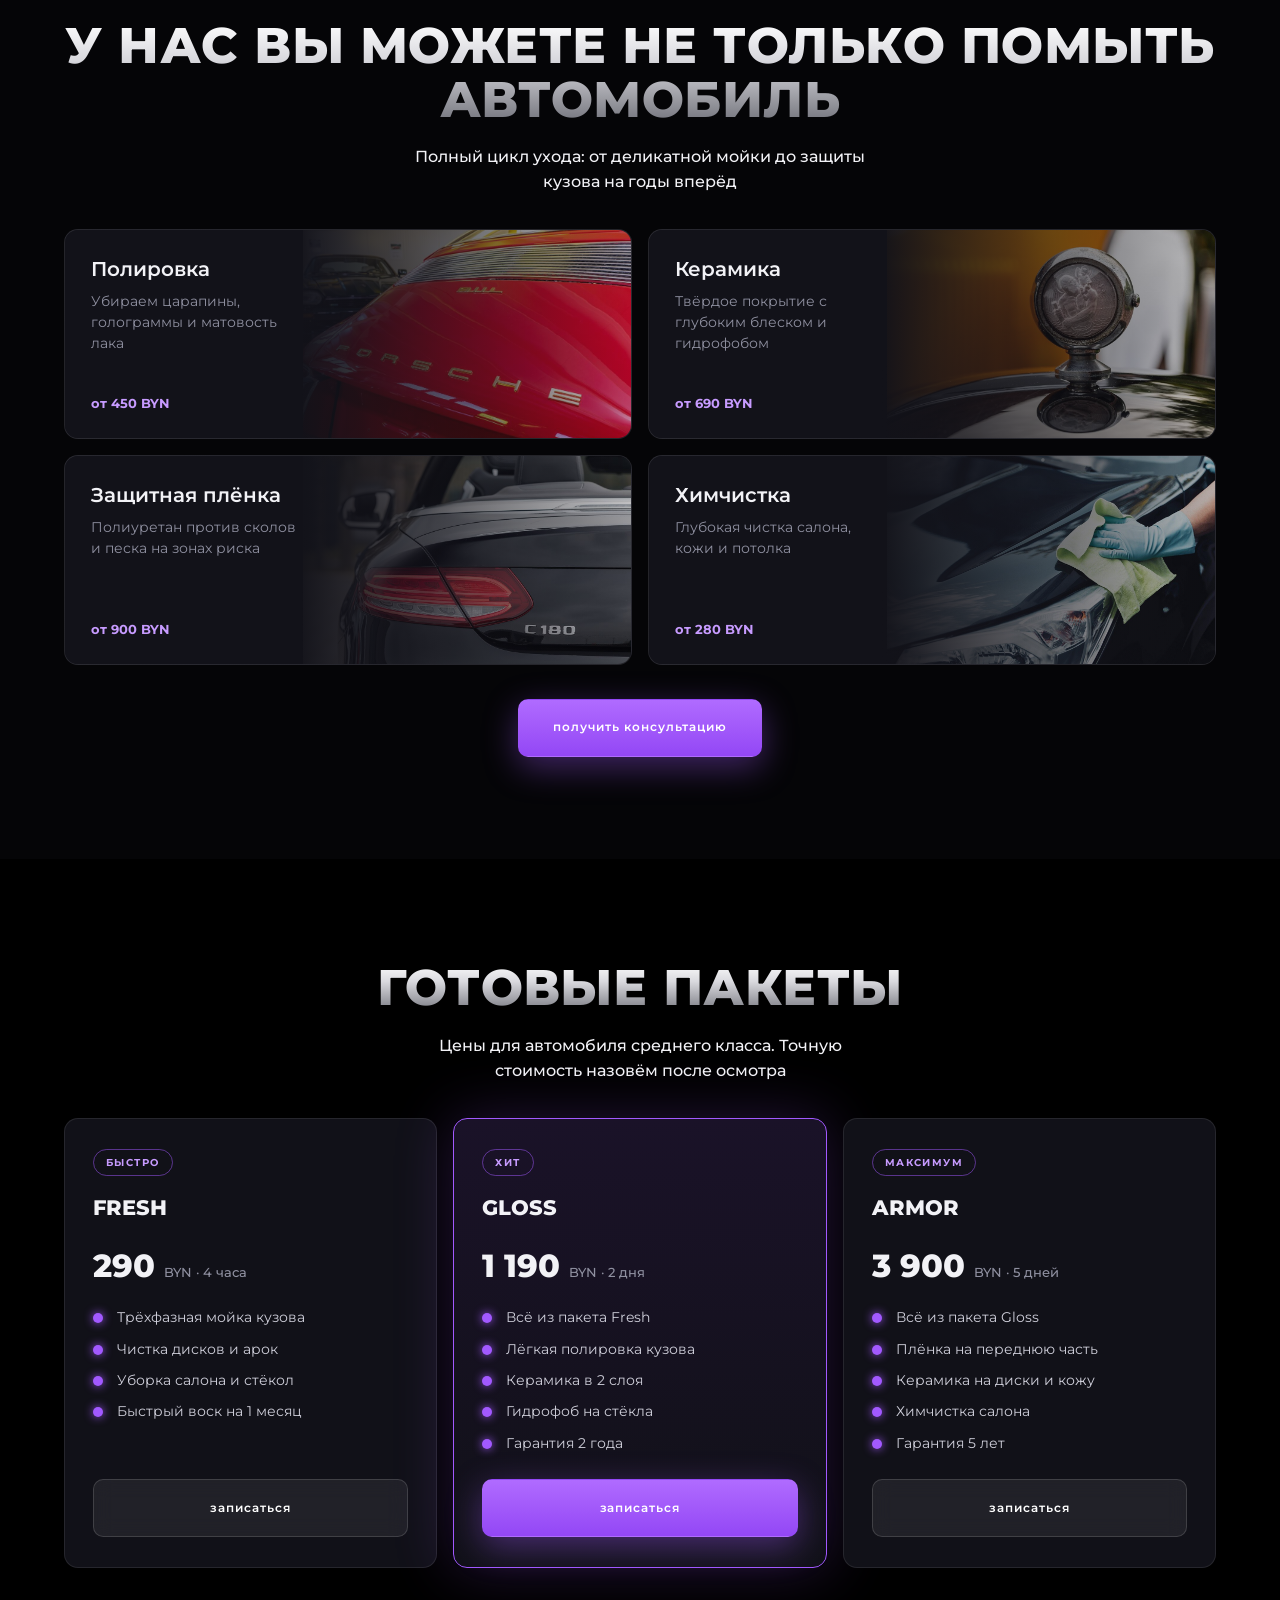
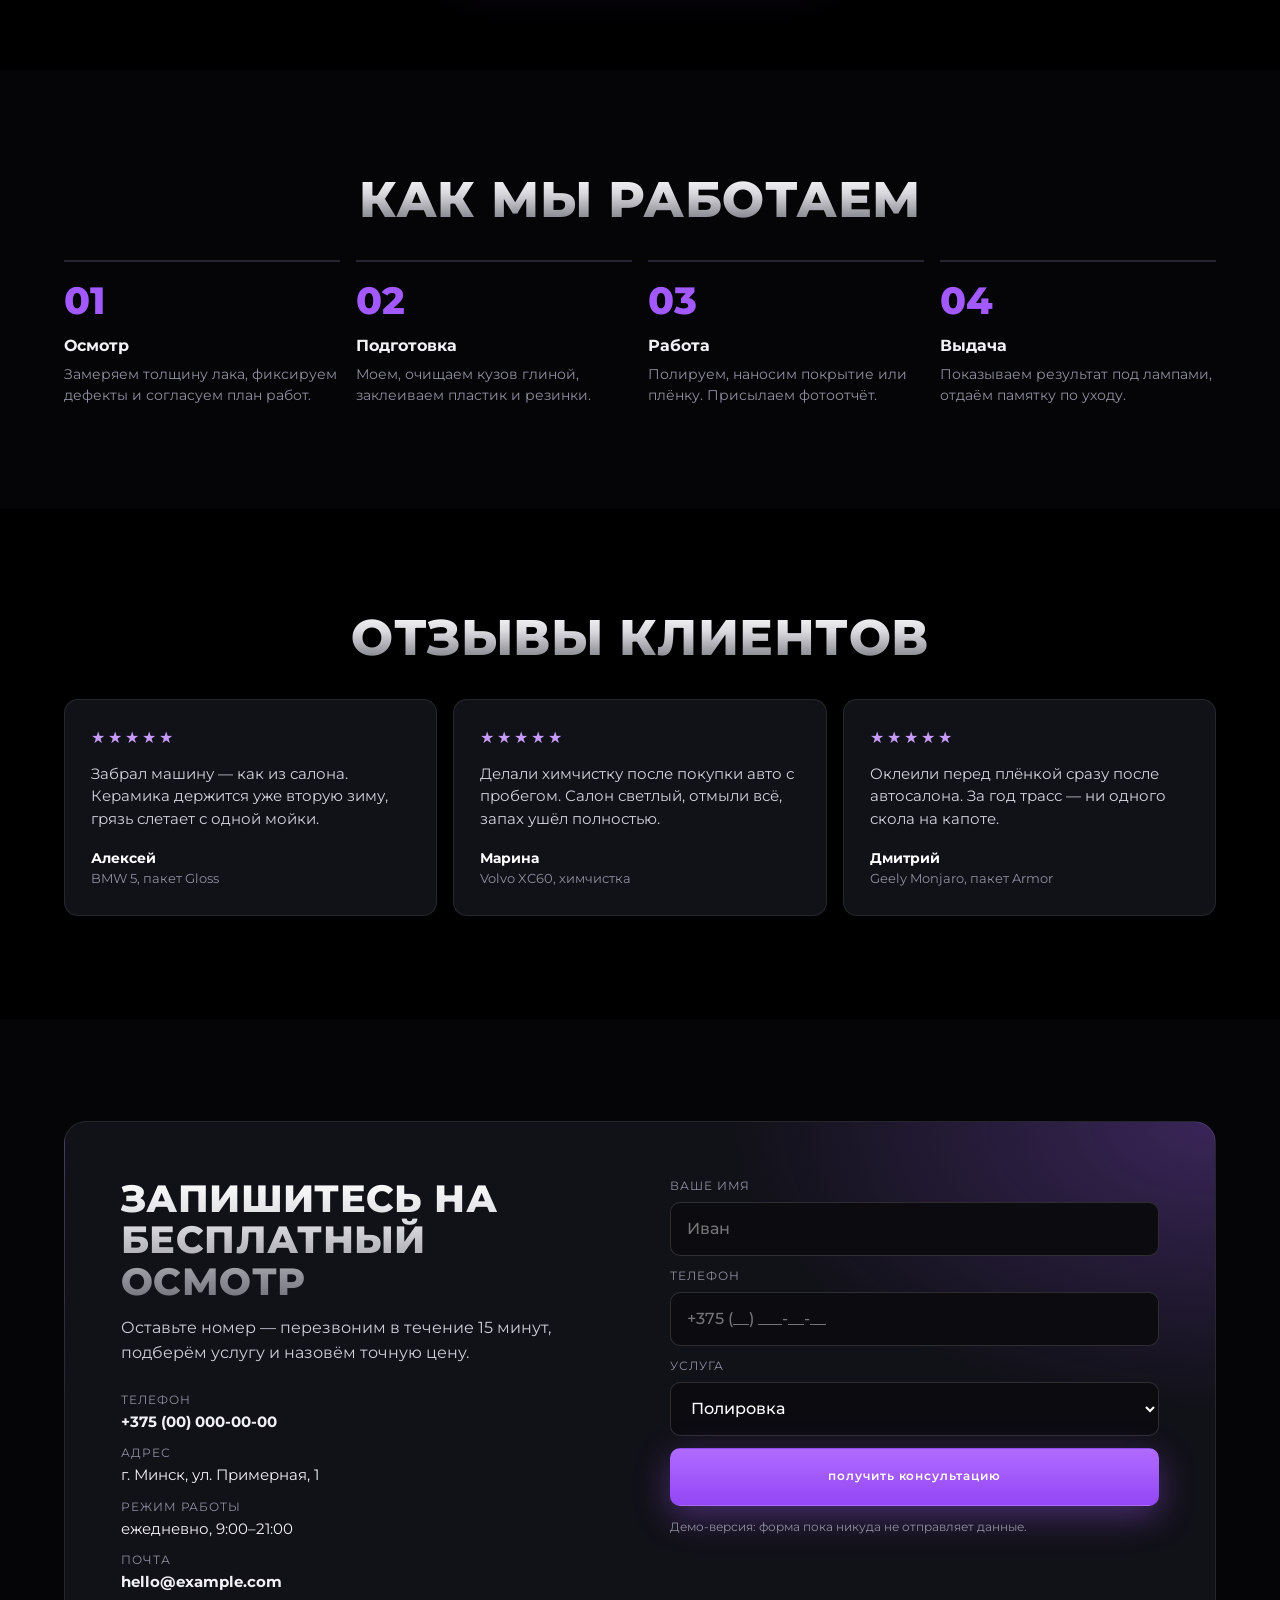
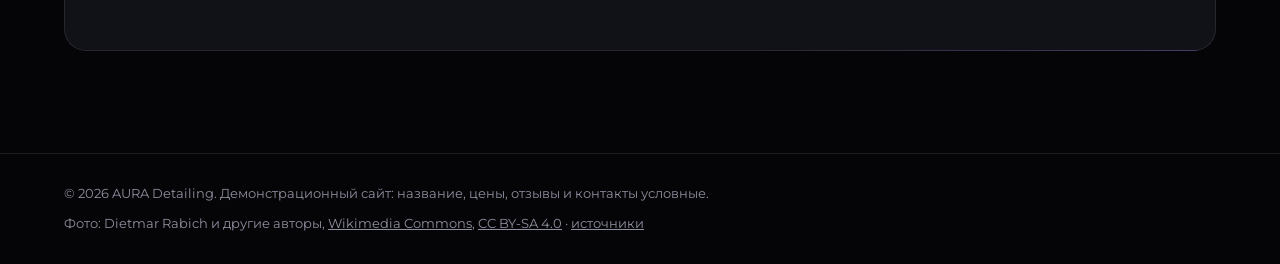
==== commit 363edb64: "Сайт переделан под детейлинг-студию в тёмно-фиолетовом стиле Одностраничный демо-сайт AURA Detailing" ====
--- a/index.html
+++ b/index.html
@@ -3,216 +3,324 @@
 <head>
 <meta charset="utf-8">
 <meta name="viewport" content="width=device-width, initial-scale=1">
-<title>Свислочская средняя школа им. А. Г. Червякова — Пуховичский район</title>
-<meta name="description" content="Сайт ГУО «Свислочская средняя школа им. А. Г. Червякова» Пуховичского района: новости, история, учёба, одно окно, контакты.">
-<meta property="og:title" content="Свислочская средняя школа им. А. Г. Червякова — Пуховичский район">
-<meta property="og:description" content="Сайт ГУО «Свислочская средняя школа им. А. Г. Червякова» Пуховичского района: новости, история, учёба, одно окно, контакты.">
-<meta property="og:type" content="website">
-<meta property="og:image" content="assets/img/hero-school.jpg">
+<title>AURA Detailing — детейлинг-студия в Минске</title>
+<meta name="description" content="Детейлинг-студия AURA: полировка, керамика, защитная плёнка и химчистка салона. Демонстрационный сайт с условными данными.">
+<meta property="og:title" content="AURA Detailing — детейлинг-студия">
+<meta property="og:description" content="Полировка, керамика, защитная плёнка и химчистка салона.">
+<meta property="og:image" content="assets/img/hero.jpg">
+<meta name="theme-color" content="#050507">
 <link rel="icon" href="assets/img/logo.svg" type="image/svg+xml">
 <link rel="preconnect" href="https://fonts.googleapis.com">
 <link rel="preconnect" href="https://fonts.gstatic.com" crossorigin>
-<link href="https://fonts.googleapis.com/css2?family=Inter:wght@400;600;700;800&display=swap" rel="stylesheet">
+<link href="https://fonts.googleapis.com/css2?family=Montserrat:wght@400;500;600;700;800&display=swap" rel="stylesheet">
 <link rel="stylesheet" href="assets/css/styles.css">
-<script>try{if(localStorage.getItem("a11y")==="1")document.documentElement.classList.add("a11y")}catch(e){}</script>
 </head>
 <body>
 <a class="skip" href="#main">Перейти к содержанию</a>
-<div class="topbar">
-  <div class="wrap">
-    <div class="topbar-links">
-      <a href="tel:+375171329198">+375 1713 29198</a>
-      <a href="mailto:svisloch.sch@pukhovichi-asveta.gov.by">svisloch.sch@pukhovichi-asveta.gov.by</a>
-    </div>
-    <button class="a11y-btn" type="button" id="a11y-toggle" aria-pressed="false">Версия для слабовидящих</button>
-  </div>
-</div>
+
 <header class="header">
   <div class="wrap">
-    <a class="brand" href="index.html">
-      <img class="logo-img" src="assets/img/logo.svg" alt="" width="52" height="52">
-      <span class="brand-text">
-        <span class="brand-name">Свислочская средняя школа</span>
-        <span class="brand-sub">имени А. Г. Червякова · Пуховичский район</span>
-      </span>
+    <a class="logo" href="#top" aria-label="AURA Detailing — на главную">
+      <svg viewBox="0 0 40 40" fill="none" aria-hidden="true"><circle cx="20" cy="20" r="17" stroke="#a259ff" stroke-width="2.500"/><circle cx="20" cy="20" r="9" stroke="#a259ff" stroke-width="2.500"/><path d="M20 0v9M20 31v9M0 20h9M31 20h9" stroke="#a259ff" stroke-width="2.500"/></svg>
+      <span>AURA<small>DETAILING</small></span>
     </a>
     <button class="burger" type="button" id="burger" aria-label="Открыть меню" aria-expanded="false" aria-controls="nav"><span></span></button>
-    <nav class="nav" id="nav" aria-label="Основное меню"><ul><li><a href="index.html" aria-current="page">Главная</a></li><li><a href="about.html">О школе</a></li><li><a href="chervyakov.html">А. Г. Червяков</a></li><li><a href="study.html">Учёба</a></li><li><a href="news.html">Новости</a></li><li><a href="odno-okno.html">Одно окно</a></li><li><a href="contacts.html">Контакты</a></li></ul></nav>
+    <nav class="nav" id="nav" aria-label="Основное меню">
+      <ul>
+        <li><a href="#about">о нас</a></li>
+        <li><a href="#services">услуги</a></li>
+        <li><a href="#works">наши работы</a></li>
+        <li><a href="#contacts">контакты</a></li>
+      </ul>
+    </nav>
+    <div class="social">
+      <a href="#contacts" aria-label="Telegram"><svg viewBox="0 0 24 24" fill="currentColor" aria-hidden="true"><path d="M21.900 3.300 2.700 10.700c-1 .4-1 1.300-.2 1.600l4.900 1.500 1.900 5.800c.2.600.4.800.9.800s.7-.2 1-.5l2.400-2.300 4.900 3.600c.9.500 1.500.2 1.800-.8l3.200-15.200c.4-1.400-.5-2.300-1.600-1.900zM9.900 14.200l8.200-5.200c.4-.2.700 0 .4.300l-6.700 6.100-.3 3.600z"/></svg></a>
+      <a href="#contacts" aria-label="Instagram"><svg viewBox="0 0 24 24" fill="none" stroke="currentColor" stroke-width="2" aria-hidden="true"><rect x="3" y="3" width="18" height="18" rx="5"/><circle cx="12" cy="12" r="4"/><circle cx="17.500" cy="6.500" r="1" fill="currentColor"/></svg></a>
+      <a href="#contacts" aria-label="YouTube"><svg viewBox="0 0 24 24" fill="currentColor" aria-hidden="true"><path d="M22 8.200a3 3 0 0 0-2.100-2.100C18 5.600 12 5.600 12 5.600s-6 0-7.900.5A3 3 0 0 0 2 8.200 31 31 0 0 0 1.500 12c0 1.300.2 2.600.5 3.800a3 3 0 0 0 2.100 2.100c1.900.5 7.900.5 7.900.5s6 0 7.900-.5a3 3 0 0 0 2.100-2.100c.3-1.200.5-2.500.5-3.800s-.2-2.600-.5-3.800zM10 15V9l5.200 3z"/></svg></a>
+    </div>
   </div>
 </header>
+
 <main id="main">
-
-<section class="hero" style="background-image:url('assets/img/hero-school.jpg')">
-  <div class="wrap">
-    <span class="eyebrow">Городской посёлок Свислочь · с 1935 года</span>
-    <h1>Свислочская средняя школа имени А. Г. Червякова</h1>
-    <p>Школа Пуховичского района, где учат думать, исследовать и создавать: инженерный класс, ресурсные центры по робототехнике и математике, школьный музей и лесничество.</p>
-    <div class="hero-actions">
-      <a class="btn btn-primary" href="about.html">Узнать о школе</a>
-      <a class="btn btn-ghost" href="contacts.html">Как нас найти</a>
-    </div>
-  </div>
-</section>
-
-<div class="wrap">
-  <nav class="tiles" aria-label="Быстрые ссылки">
-    <a class="tile" href="study.html#rezhim"><svg viewBox="0 0 24 24" fill="none" stroke="currentColor" stroke-width="1.8" stroke-linecap="round" stroke-linejoin="round" aria-hidden="true"><circle cx="12" cy="12" r="9"/><path d="M12 7v5l3 2"/></svg><b>Режим работы</b><span>Занятия в одну смену, начало в 8.30</span></a>
-    <a class="tile" href="odno-okno.html"><svg viewBox="0 0 24 24" fill="none" stroke="currentColor" stroke-width="1.8" stroke-linecap="round" stroke-linejoin="round" aria-hidden="true"><rect x="3" y="4" width="18" height="16" rx="2"/><path d="M3 9h18M12 9v11"/></svg><b>Одно окно</b><span>Приём граждан и процедуры</span></a>
-    <a class="tile" href="odno-okno.html#obrashcheniya"><svg viewBox="0 0 24 24" fill="none" stroke="currentColor" stroke-width="1.8" stroke-linecap="round" stroke-linejoin="round" aria-hidden="true"><rect x="3" y="5" width="18" height="14" rx="2"/><path d="m3 7 9 6 9-6"/></svg><b>Обращения граждан</b><span>Как подать обращение</span></a>
-    <a class="tile" href="study.html#dostizheniya"><svg viewBox="0 0 24 24" fill="none" stroke="currentColor" stroke-width="1.8" stroke-linecap="round" stroke-linejoin="round" aria-hidden="true"><path d="m12 3 2.7 5.6 6.1.8-4.5 4.2 1.1 6.1L12 16.8 6.6 19.700l1.1-6.1L3.200 9.400l6.100-.8z"/></svg><b>Достижения</b><span>Олимпиады и конкурсы</span></a>
-    <a class="tile" href="about.html#muzey"><svg viewBox="0 0 24 24" fill="none" stroke="currentColor" stroke-width="1.8" stroke-linecap="round" stroke-linejoin="round" aria-hidden="true"><path d="M3 10 12 4l9 6M5 10v8M9.500 10v8M14.500 10v8M19 10v8M3 20h18"/></svg><b>Школьный музей</b><span>«Мой родны кут»</span></a>
-    <a class="tile" href="contacts.html"><svg viewBox="0 0 24 24" fill="none" stroke="currentColor" stroke-width="1.8" stroke-linecap="round" stroke-linejoin="round" aria-hidden="true"><path d="M12 21s7-6.100 7-11.500A7 7 0 0 0 5 9.500C5 14.900 12 21 12 21z"/><circle cx="12" cy="9.500" r="2.500"/></svg><b>Контакты</b><span>Адрес, телефон, почта</span></a>
-  </nav>
-</div>
-
-<section class="section">
-  <div class="wrap split">
-    <div>
-      <span class="eyebrow" style="color:var(--green)">О школе</span>
-      <h2>Почти век рядом с посёлком</h2>
-      <p>Школа начиналась в 1935 году как филиал Дукорской школы — трёхклассная начальная школа на 18 учеников. Сегодня это современное учреждение образования в здании на 686 мест с профильными классами и ресурсными центрами района.</p>
-      <p>20 апреля 1973 года школе присвоено имя Александра Григорьевича Червякова — уроженца соседней Дукоры, учителя и государственного деятеля, первого наркома просвещения Беларуси.</p>
-      <a class="btn btn-navy" href="about.html">История и руководство</a>
-    </div>
-    <figure>
-      <img src="assets/img/school-old-building.jpg" alt="Кирпичное здание школы в Свислочи с клумбами перед входом" loading="lazy" width="1200" height="800">
-    </figure>
-  </div>
-</section>
-
-<section class="section alt">
-  <div class="wrap">
-    <div class="section-head"><div><h2>Школа в цифрах</h2><p>По данным официального сайта школы; численность учащихся — за 2024/2025 учебный год.</p></div></div>
-    <div class="stats">
-      <div class="stat"><b>1935</b><span>год открытия школы</span></div>
-      <div class="stat"><b>436</b><span>учащихся в 20 классах</span></div>
-      <div class="stat"><b>45</b><span>педагогов, 30 — высшей и первой категории</span></div>
-      <div class="stat"><b>686</b><span>мест в здании 1994 года</span></div>
-    </div>
-  </div>
-</section>
-
-<section class="section">
-  <div class="wrap">
-    <div class="section-head"><div><h2>Новости</h2><p>Последние события школьной жизни.</p></div><a class="more" href="news.html">Все новости</a></div>
-    <div class="grid g3">
-      <article class="card">
-        <img src="assets/img/school-panorama.jpg" alt="" loading="lazy" width="800" height="500">
-        <div class="card-body">
-          <div class="card-meta"><span class="tag">Инженерный класс</span><time>13.11.2026</time></div>
-          <h3>Погружение в профессию: инженерный класс в БНТУ</h3>
-          <p>Учащиеся инженерного класса побывали на факультете горного дела и инженерной экологии Белорусского национального технического университета.</p>
-          <a class="more" href="https://svisloch.pukhovichi-asveta.gov.by/servisy/новости-архив/document-41783.html" target="_blank" rel="noopener">Читать на официальном сайте</a>
+<section class="hero" id="top">
+  <img class="hero-bg" src="assets/img/hero.jpg" alt="" width="1280" height="854">
+  <div class="wrap hero-grid">
+    <ul class="feats" id="about">
+      <li class="feat">
+        <svg viewBox="0 0 24 24" fill="currentColor" aria-hidden="true"><path d="M5 11l1.500-4.500A2 2 0 0 1 8.400 5h7.200a2 2 0 0 1 1.900 1.500L19 11a2 2 0 0 1 2 2v4h-2v2h-3v-2H8v2H5v-2H3v-4a2 2 0 0 1 2-2zm2.200 0h9.600l-1-3H8.200zM7 15.500a1.200 1.200 0 1 0 0-2.500 1.200 1.200 0 0 0 0 2.500zm10 0a1.200 1.200 0 1 0 0-2.500 1.200 1.200 0 0 0 0 2.500z"/></svg>
+        <b>Более 4 000 автомобилей</b>
+        <span>прошли через студию: от городских хэтчбеков до спорткаров</span>
+      </li>
+      <li class="feat">
+        <svg viewBox="0 0 24 24" fill="currentColor" aria-hidden="true"><path d="M12 2 4 5v6c0 5 3.400 9.500 8 11 4.600-1.500 8-6 8-11V5zm0 2.200L18 6.400V11c0 3.900-2.500 7.500-6 8.900z"/></svg>
+        <b>Гарантия на покрытия</b>
+        <span>до 5 лет на керамику и защитную плёнку, договор и акт работ</span>
+      </li>
+      <li class="feat">
+        <svg viewBox="0 0 24 24" fill="currentColor" aria-hidden="true"><path d="M12 2a10 10 0 1 0 0 20 10 10 0 0 0 0-20zm1 5v4.600l3.300 2-1 1.700L11 12.800V7z"/></svg>
+        <b>Точно в срок</b>
+        <span>называем дату выдачи заранее и присылаем фотоотчёт по этапам</span>
+      </li>
+    </ul>
+
+    <div class="hero-center">
+      <p class="kicker"><b>AURA</b> в Минске</p>
+      <h1 class="metal">Детейлинг</h1>
+      <p>Возвращаем автомобилю заводской блеск и защищаем его надолго — с <b>гарантией результата</b></p>
+      <div class="hero-actions">
+        <a class="btn btn-accent" href="#contacts">получить консультацию</a>
+        <a class="btn btn-glass" href="#works">все работы</a>
+      </div>
+    </div>
+
+    <div class="badges">
+      <div class="glass">
+        <div class="stars" aria-hidden="true">★★★★★</div>
+        <div class="big metal">4,9</div>
+        <span>Сотни положительных отзывов с рейтингом <b>5 звёзд</b></span>
+      </div>
+      <div class="glass small">
+        <div class="big metal">8 лет</div>
+        <span>работы в сфере детейлинга</span>
+      </div>
+    </div>
+  </div>
+</section>
+
+<section class="section works" id="works">
+  <div class="wrap">
+    <h2 class="metal h2">Последние работы</h2>
+    <div class="slider" id="slider" aria-roledescription="карусель" aria-label="Последние работы">
+      <button class="arrow prev" type="button" id="prev" aria-label="Предыдущая работа"><svg viewBox="0 0 24 24" fill="none" stroke="currentColor" stroke-width="3" stroke-linecap="round" stroke-linejoin="round" aria-hidden="true"><path d="m15 5-7 7 7 7"/></svg></button>
+      <button class="arrow next" type="button" id="next" aria-label="Следующая работа"><svg viewBox="0 0 24 24" fill="none" stroke="currentColor" stroke-width="3" stroke-linecap="round" stroke-linejoin="round" aria-hidden="true"><path d="m9 5 7 7-7 7"/></svg></button>
+
+      <article class="slide active">
+        <div>
+          <h3>Mercedes-Benz<br>C-класс, кабриолет</h3>
+          <dl class="specs">
+            <dt>Услуга:</dt><dd>полировка + керамика</dd>
+            <dt>Слоёв:</dt><dd>3 слоя 9H</dd>
+            <dt>Срок работ:</dt><dd>3 дня</dd>
+            <dt>Гарантия:</dt><dd>3 года</dd>
+            <dt>Цвет:</dt><dd>чёрный металлик</dd>
+          </dl>
+          <div class="prices">
+            <div class="price">1 450 BYN</div>
+            <div class="price">от 121 BYN<small>в месяц в рассрочку</small></div>
+          </div>
+          <div class="slide-actions">
+            <a class="btn btn-accent" href="#contacts">хочу так же</a>
+            <a class="btn btn-glass" href="#services">все услуги</a>
+          </div>
         </div>
+        <figure><img src="assets/img/work-mercedes.jpg" alt="Чёрный кабриолет Mercedes-Benz после полировки, вид сзади" width="1100" height="733"></figure>
       </article>
-      <article class="card">
-        <img src="assets/img/books-desk.jpg" alt="" loading="lazy" width="800" height="500">
-        <div class="card-body">
-          <div class="card-meta"><span class="tag">Олимпиады</span><time>10.11.2026</time></div>
-          <h3>Линейка к началу II четверти: 68 дипломов олимпиады</h3>
-          <p>На торжественной линейке наградили победителей I этапа республиканской олимпиады: 68 дипломов на 120 участников — 23 первой, 23 второй и 22 третьей степени.</p>
-          <a class="more" href="https://svisloch.pukhovichi-asveta.gov.by/servisy/новости-архив/document-41763.html" target="_blank" rel="noopener">Читать на официальном сайте</a>
+
+      <article class="slide">
+        <div>
+          <h3>Porsche 911<br>классика 1968 года</h3>
+          <dl class="specs">
+            <dt>Услуга:</dt><dd>восстановительная полировка</dd>
+            <dt>Этапов:</dt><dd>4 этапа</dd>
+            <dt>Срок работ:</dt><dd>5 дней</dd>
+            <dt>Гарантия:</dt><dd>1 год</dd>
+            <dt>Цвет:</dt><dd>красный</dd>
+          </dl>
+          <div class="prices">
+            <div class="price">2 100 BYN</div>
+            <div class="price">от 175 BYN<small>в месяц в рассрочку</small></div>
+          </div>
+          <div class="slide-actions">
+            <a class="btn btn-accent" href="#contacts">хочу так же</a>
+            <a class="btn btn-glass" href="#services">все услуги</a>
+          </div>
         </div>
+        <figure><img src="assets/img/work-porsche.jpg" alt="Красный Porsche 911 с глянцевым капотом, вид спереди" width="1100" height="733" loading="lazy"></figure>
       </article>
-      <article class="card">
-        <img src="assets/img/school-grounds.jpg" alt="" loading="lazy" width="800" height="500">
-        <div class="card-body">
-          <div class="card-meta"><span class="tag">Каникулы</span><time>06.11.2026</time></div>
-          <h3>Осенние каникулы в лагере «Лесовичок»</h3>
-          <p>На осенних каникулах в школе работал воспитательно-оздоровительный лагерь «Лесовичок».</p>
-          <a class="more" href="https://svisloch.pukhovichi-asveta.gov.by/servisy/новости-архив/document-41733.html" target="_blank" rel="noopener">Читать на официальном сайте</a>
+
+      <article class="slide">
+        <div>
+          <h3>Rolls-Royce<br>Phantom II</h3>
+          <dl class="specs">
+            <dt>Услуга:</dt><dd>защитный воск + хром</dd>
+            <dt>Этапов:</dt><dd>3 этапа</dd>
+            <dt>Срок работ:</dt><dd>2 дня</dd>
+            <dt>Гарантия:</dt><dd>6 месяцев</dd>
+            <dt>Цвет:</dt><dd>чёрный</dd>
+          </dl>
+          <div class="prices">
+            <div class="price">980 BYN</div>
+            <div class="price">от 82 BYN<small>в месяц в рассрочку</small></div>
+          </div>
+          <div class="slide-actions">
+            <a class="btn btn-accent" href="#contacts">хочу так же</a>
+            <a class="btn btn-glass" href="#services">все услуги</a>
+          </div>
         </div>
+        <figure><img src="assets/img/work-rolls.jpg" alt="Хромированная фигурка на глянцевом чёрном капоте Rolls-Royce" width="1100" height="733" loading="lazy"></figure>
       </article>
-    </div>
-  </div>
-</section>
-
-<section class="section alt">
-  <div class="wrap">
-    <div class="section-head"><div><h2>Чем сильна школа</h2></div><a class="more" href="study.html">Подробнее об учёбе</a></div>
-    <div class="grid g4">
-      <div class="panel"><h3>Инженерный класс</h3><p>Профильный класс инженерной направленности: выезды в БНТУ, участие в форумах и «Дне юного энергетика».</p></div>
-      <div class="panel"><h3>Робототехника</h3><p>Районный ресурсный центр «Образовательная робототехника» и фестиваль «Робомир».</p></div>
-      <div class="panel"><h3>Математика</h3><p>Ресурсный центр по математике, призовые места на областных турнирах юных математиков.</p></div>
-      <div class="panel"><h3>Школьное лесничество</h3><p>Работает с 2002 года: ребята изучают природу родного края и помогают её беречь.</p></div>
-    </div>
-  </div>
-</section>
-
-<section class="section">
-  <div class="wrap split narrow-img">
-    <figure>
-      <img src="assets/img/chervyakov.jpg" alt="Александр Григорьевич Червяков, портрет" loading="lazy" width="800" height="1110">
-    </figure>
-    <div>
-      <span class="eyebrow" style="color:var(--green)">Имя школы</span>
-      <h2>Александр Григорьевич Червяков</h2>
-      <p>Родился в 1892 году в деревне Дукорка — в нескольких километрах от нынешней школы. Окончил Виленский учительский институт, работал учителем, стал первым наркомом просвещения Беларуси, а в 1920–1937 годах возглавлял ЦИК БССР. 30 декабря 1922 года от имени БССР подписал Договор об образовании СССР.</p>
-      <p>В школьном музее ему посвящена экспозиция «Его имя носит наша школа».</p>
-      <a class="btn btn-navy" href="chervyakov.html">Биография</a>
-    </div>
-  </div>
-</section>
-
-<section class="section alt">
-  <div class="wrap">
-    <div class="panel navy">
-      <div class="split" style="align-items:center">
-        <div>
-          <h2>Приходите к нам</h2>
-          <p>222823, Минская область, Пуховичский район, г. п. Свислочь, ул. Строителей, 15</p>
-          <p>Телефон: <a href="tel:+375171329198">+375 1713 29198</a><br>E-mail: <a href="mailto:svisloch.sch@pukhovichi-asveta.gov.by">svisloch.sch@pukhovichi-asveta.gov.by</a></p>
+
+      <div class="dots" id="dots"></div>
+    </div>
+  </div>
+</section>
+
+<section class="section" id="services">
+  <div class="wrap">
+    <h2 class="metal h2">У нас вы можете не только помыть автомобиль</h2>
+    <p class="lead">Полный цикл ухода: от деликатной мойки до защиты кузова на годы вперёд</p>
+    <div class="cards">
+      <a class="svc" href="#contacts">
+        <img src="assets/img/gloss.jpg" alt="" width="900" height="600" loading="lazy">
+        <h3>Полировка</h3>
+        <p>Убираем царапины, голограммы и матовость лака</p>
+        <span class="from">от 450 BYN</span>
+      </a>
+      <a class="svc" href="#contacts">
+        <img src="assets/img/work-rolls.jpg" alt="" width="1100" height="733" loading="lazy">
+        <h3>Керамика</h3>
+        <p>Твёрдое покрытие с глубоким блеском и гидрофобом</p>
+        <span class="from">от 690 BYN</span>
+      </a>
+      <a class="svc" href="#contacts">
+        <img src="assets/img/work-mercedes.jpg" alt="" width="1100" height="733" loading="lazy">
+        <h3>Защитная плёнка</h3>
+        <p>Полиуретан против сколов и песка на зонах риска</p>
+        <span class="from">от 900 BYN</span>
+      </a>
+      <a class="svc" href="#contacts">
+        <img src="assets/img/hero.jpg" alt="" width="1280" height="854" loading="lazy">
+        <h3>Химчистка</h3>
+        <p>Глубокая чистка салона, кожи и потолка</p>
+        <span class="from">от 280 BYN</span>
+      </a>
+    </div>
+    <div class="center"><a class="btn btn-accent" href="#contacts">получить консультацию</a></div>
+  </div>
+</section>
+
+<section class="section works" id="prices">
+  <div class="wrap">
+    <h2 class="metal h2">Готовые пакеты</h2>
+    <p class="lead">Цены для автомобиля среднего класса. Точную стоимость назовём после осмотра</p>
+    <div class="plans">
+      <div class="plan">
+        <span class="tag">быстро</span>
+        <h3>Fresh</h3>
+        <div class="cost">290 <small>BYN · 4 часа</small></div>
+        <ul>
+          <li>Трёхфазная мойка кузова</li>
+          <li>Чистка дисков и арок</li>
+          <li>Уборка салона и стёкол</li>
+          <li>Быстрый воск на 1 месяц</li>
+        </ul>
+        <a class="btn btn-glass" href="#contacts">записаться</a>
+      </div>
+      <div class="plan hot">
+        <span class="tag">хит</span>
+        <h3>Gloss</h3>
+        <div class="cost">1 190 <small>BYN · 2 дня</small></div>
+        <ul>
+          <li>Всё из пакета Fresh</li>
+          <li>Лёгкая полировка кузова</li>
+          <li>Керамика в 2 слоя</li>
+          <li>Гидрофоб на стёкла</li>
+          <li>Гарантия 2 года</li>
+        </ul>
+        <a class="btn btn-accent" href="#contacts">записаться</a>
+      </div>
+      <div class="plan">
+        <span class="tag">максимум</span>
+        <h3>Armor</h3>
+        <div class="cost">3 900 <small>BYN · 5 дней</small></div>
+        <ul>
+          <li>Всё из пакета Gloss</li>
+          <li>Плёнка на переднюю часть</li>
+          <li>Керамика на диски и кожу</li>
+          <li>Химчистка салона</li>
+          <li>Гарантия 5 лет</li>
+        </ul>
+        <a class="btn btn-glass" href="#contacts">записаться</a>
+      </div>
+    </div>
+  </div>
+</section>
+
+<section class="section" id="process">
+  <div class="wrap">
+    <h2 class="metal h2">Как мы работаем</h2>
+    <div class="steps">
+      <div class="step"><h3>Осмотр</h3><p>Замеряем толщину лака, фиксируем дефекты и согласуем план работ.</p></div>
+      <div class="step"><h3>Подготовка</h3><p>Моем, очищаем кузов глиной, заклеиваем пластик и резинки.</p></div>
+      <div class="step"><h3>Работа</h3><p>Полируем, наносим покрытие или плёнку. Присылаем фотоотчёт.</p></div>
+      <div class="step"><h3>Выдача</h3><p>Показываем результат под лампами, отдаём памятку по уходу.</p></div>
+    </div>
+  </div>
+</section>
+
+<section class="section works" id="reviews">
+  <div class="wrap">
+    <h2 class="metal h2">Отзывы клиентов</h2>
+    <div class="reviews">
+      <blockquote class="review" style="margin:0">
+        <div class="stars" aria-label="5 из 5">★★★★★</div>
+        <p>Забрал машину — как из салона. Керамика держится уже вторую зиму, грязь слетает с одной мойки.</p>
+        <footer><b>Алексей</b>BMW 5, пакет Gloss</footer>
+      </blockquote>
+      <blockquote class="review" style="margin:0">
+        <div class="stars" aria-label="5 из 5">★★★★★</div>
+        <p>Делали химчистку после покупки авто с пробегом. Салон светлый, отмыли всё, запах ушёл полностью.</p>
+        <footer><b>Марина</b>Volvo XC60, химчистка</footer>
+      </blockquote>
+      <blockquote class="review" style="margin:0">
+        <div class="stars" aria-label="5 из 5">★★★★★</div>
+        <p>Оклеили перед плёнкой сразу после автосалона. За год трасс — ни одного скола на капоте.</p>
+        <footer><b>Дмитрий</b>Geely Monjaro, пакет Armor</footer>
+      </blockquote>
+    </div>
+  </div>
+</section>
+
+<section class="section" id="contacts">
+  <div class="wrap">
+    <div class="cta">
+      <div>
+        <h2 class="metal">Запишитесь на бесплатный осмотр</h2>
+        <p>Оставьте номер — перезвоним в течение 15 минут, подберём услугу и назовём точную цену.</p>
+        <div class="contacts">
+          <div><small>Телефон</small><a href="tel:+375000000000">+375 (00) 000-00-00</a></div>
+          <div><small>Адрес</small>г. Минск, ул. Примерная, 1</div>
+          <div><small>Режим работы</small>ежедневно, 9:00–21:00</div>
+          <div><small>Почта</small><a href="mailto:hello@example.com">hello@example.com</a></div>
         </div>
-        <div class="hero-actions" style="margin:0">
-          <a class="btn btn-primary" href="contacts.html">Все контакты</a>
-          <a class="btn btn-ghost" href="odno-okno.html">График приёма граждан</a>
-        </div>
-      </div>
+      </div>
+      <form id="form" novalidate>
+        <label>Ваше имя<input name="name" type="text" autocomplete="name" required placeholder="Иван"></label>
+        <label>Телефон<input name="phone" type="tel" autocomplete="tel" required placeholder="+375 (__) ___-__-__"></label>
+        <label>Услуга
+          <select name="service">
+            <option>Полировка</option>
+            <option>Керамика</option>
+            <option>Защитная плёнка</option>
+            <option>Химчистка</option>
+            <option>Пока не знаю</option>
+          </select>
+        </label>
+        <button class="btn btn-accent" type="submit">получить консультацию</button>
+        <p class="form-ok" id="form-ok" role="status" hidden></p>
+        <p class="form-note">Демо-версия: форма пока никуда не отправляет данные.</p>
+      </form>
     </div>
   </div>
 </section>
 </main>
+
 <footer class="footer">
   <div class="wrap">
-    <div class="footer-grid">
-      <div>
-        <h3>Свислочская средняя школа им. А. Г. Червякова</h3>
-        <p>222823, Минская область, Пуховичский район, г. п. Свислочь, ул. Строителей, 15</p>
-        <p><a href="tel:+375171329198">+375 1713 29198</a><br><a href="mailto:svisloch.sch@pukhovichi-asveta.gov.by">svisloch.sch@pukhovichi-asveta.gov.by</a></p>
-      </div>
-      <div>
-        <h3>Разделы</h3>
-        <ul><li><a href="about.html">О школе</a></li><li><a href="chervyakov.html">А. Г. Червяков</a></li><li><a href="study.html">Учёба</a></li><li><a href="news.html">Новости</a></li><li><a href="odno-okno.html">Одно окно</a></li><li><a href="contacts.html">Контакты</a></li></ul>
-      </div>
-      <div>
-        <h3>Школа в сети</h3>
-        <ul>
-          <li><a href="https://svisloch.pukhovichi-asveta.gov.by/" target="_blank" rel="noopener">Официальный сайт школы</a></li>
-          <li><a href="https://vk.com/club120194383" target="_blank" rel="noopener">ВКонтакте</a></li>
-          <li><a href="https://www.instagram.com/school_svisloch/" target="_blank" rel="noopener">Instagram</a></li>
-          <li><a href="https://sites.google.com/view/svisloch-muzei-rodny-kut/" target="_blank" rel="noopener">Сайт школьного музея</a></li>
-        </ul>
-      </div>
-      <div>
-        <h3>Государственные ресурсы</h3>
-        <ul>
-          <li><a href="https://president.gov.by/" target="_blank" rel="noopener">Президент Республики Беларусь</a></li>
-          <li><a href="https://pravo.by/" target="_blank" rel="noopener">Национальный правовой портал</a></li>
-          <li><a href="https://edu.gov.by/" target="_blank" rel="noopener">Министерство образования</a></li>
-          <li><a href="https://pukhovichi-asveta.gov.by/" target="_blank" rel="noopener">Управление по образованию Пуховичского райисполкома</a></li>
-        </ul>
-      </div>
-    </div>
-    <div class="footer-bottom">
-      <span>© 2026 Свислочская средняя школа им. А. Г. Червякова</span>
-      <span>Сведения взяты с <a href="https://svisloch.pukhovichi-asveta.gov.by/" target="_blank" rel="noopener">официального сайта школы</a> и открытых источников · <a href="credits.html">Авторы фотографий</a></span>
-    </div>
+    <span>© 2026 AURA Detailing. Демонстрационный сайт: название, цены, отзывы и контакты условные.</span>
+    <span>Фото: Dietmar Rabich и другие авторы, <a href="https://commons.wikimedia.org/" target="_blank" rel="noopener">Wikimedia Commons</a>, <a href="https://creativecommons.org/licenses/by-sa/4.0/deed.ru" target="_blank" rel="noopener">CC BY-SA 4.0</a> · <a href="CREDITS.md">источники</a></span>
   </div>
 </footer>
-<div class="cookie" id="cookie" hidden>
-  <p>Сайт сохраняет в вашем браузере только настройки отображения (версия для слабовидящих) и не собирает персональные данные.</p>
-  <button class="btn btn-navy" type="button" id="cookie-ok">Понятно</button>
-</div>
 <script src="assets/js/main.js" defer></script>
 </body>
 </html>
--- a/assets/css/styles.css
+++ b/assets/css/styles.css
@@ -1,254 +1,235 @@
-/* Свислочская средняя школа им. А. Г. Червякова — стили сайта */
+/* AURA Detailing — тёмная тема с фиолетовым акцентом */
 :root {
-  --navy: #0a3470;
-  --navy-dark: #072652;
-  --navy-soft: #e8eef8;
-  --accent: #f2b705;
-  --accent-dark: #c99400;
-  --green: #2e7d32;
-  --bg: #f8fafc;
-  --surface: #ffffff;
-  --text: #1e293b;
-  --muted: #5b6779;
-  --line: #dde4ee;
+  --bg: #050507;
+  --bg-2: #0b0b10;
+  --card: #111118;
+  --card-2: #16161f;
+  --line: rgba(255, 255, 255, 0.09);
+  --text: #f2f2f6;
+  --muted: #8f90a0;
+  --accent: #a259ff;
+  --accent-2: #c79bff;
+  --accent-dark: #7a35e0;
   --radius: 14px;
-  --shadow: 0 6px 24px rgba(10, 52, 112, 0.08);
-  --wrap: 1160px;
-  --font: "Inter", "Segoe UI", Roboto, Arial, sans-serif;
-  --fs: 17px;
-}
-
-/* Версия для слабовидящих */
-html.a11y {
-  --navy: #000000;
-  --navy-dark: #000000;
-  --navy-soft: #ffffff;
-  --accent: #ffe600;
-  --accent-dark: #000000;
-  --green: #000000;
-  --bg: #ffffff;
-  --surface: #ffffff;
-  --text: #000000;
-  --muted: #000000;
-  --line: #000000;
-  --shadow: none;
-  --fs: 22px;
-}
-html.a11y img:not(.logo-img) { filter: grayscale(1) contrast(1.1); }
-html.a11y .hero::after { background: rgba(0, 0, 0, 0.78); }
-html.a11y .card, html.a11y .tile, html.a11y .panel { border: 2px solid #000; }
-html.a11y a { text-decoration: underline; }
-
+  --wrap: 1200px;
+  --font: "Montserrat", "Segoe UI", Arial, sans-serif;
+}
 *, *::before, *::after { box-sizing: border-box; }
-html { font-size: var(--fs); scroll-behavior: smooth; -webkit-text-size-adjust: 100%; }
-body {
-  margin: 0;
-  font-family: var(--font);
-  color: var(--text);
-  background: var(--bg);
-  line-height: 1.6;
-  overflow-wrap: break-word;
-}
-img { max-width: 100%; height: auto; display: block; }
-a { color: var(--navy); text-underline-offset: 3px; }
-a:hover { color: var(--accent-dark); }
-h1, h2, h3 { line-height: 1.2; margin: 0 0 0.6em; color: var(--navy-dark); letter-spacing: -0.01em; }
-h1 { font-size: clamp(1.8rem, 4.6vw, 3.1rem); font-weight: 800; }
-h2 { font-size: clamp(1.45rem, 3vw, 2.1rem); font-weight: 800; }
-h3 { font-size: 1.15rem; font-weight: 700; }
-p { margin: 0 0 1em; }
-ul, ol { padding-left: 1.3em; margin: 0 0 1em; }
-:focus-visible { outline: 3px solid var(--accent); outline-offset: 2px; border-radius: 4px; }
-
-.wrap { width: 100%; max-width: var(--wrap); margin: 0 auto; padding: 0 20px; }
-.skip { position: absolute; left: -9999px; top: 0; background: var(--accent); color: #000; padding: 10px 16px; z-index: 100; }
+html { scroll-behavior: smooth; -webkit-text-size-adjust: 100%; }
+body { margin: 0; background: var(--bg); color: var(--text); font-family: var(--font); font-size: 16px; line-height: 1.55; overflow-wrap: break-word; }
+img { max-width: 100%; display: block; }
+a { color: inherit; }
+h1, h2, h3, p { margin: 0; }
+ul { margin: 0; padding: 0; list-style: none; }
+:focus-visible { outline: 2px solid var(--accent-2); outline-offset: 3px; border-radius: 6px; }
+.wrap { width: 100%; max-width: var(--wrap); margin: 0 auto; padding: 0 24px; }
+.skip { position: absolute; left: -9999px; top: 0; background: var(--accent); color: #fff; padding: 10px 16px; z-index: 100; }
 .skip:focus { left: 10px; top: 10px; }
 
-/* Верхняя полоса */
-.topbar { background: var(--navy-dark); color: #fff; font-size: 0.82rem; }
-.topbar .wrap { display: flex; flex-wrap: wrap; gap: 6px 22px; align-items: center; justify-content: space-between; padding-top: 7px; padding-bottom: 7px; }
-.topbar a { color: #fff; text-decoration: none; }
-.topbar a:hover { text-decoration: underline; color: #fff; }
-.topbar-links { display: flex; flex-wrap: wrap; gap: 4px 18px; }
-.a11y-btn {
-  font: inherit; color: #fff; background: transparent; border: 1px solid rgba(255,255,255,.55);
-  border-radius: 999px; padding: 4px 14px; cursor: pointer;
-}
-.a11y-btn:hover { background: #fff; color: var(--navy-dark); }
+/* Металлический заголовок */
+.metal {
+  background: linear-gradient(180deg, #ffffff 0%, #d9d9de 38%, #6f7078 100%);
+  -webkit-background-clip: text; background-clip: text; color: transparent;
+  text-transform: uppercase; font-weight: 800; letter-spacing: 0.01em; line-height: 1.08;
+}
+.h2 { font-size: clamp(1.7rem, 4.6vw, 3.1rem); text-align: center; }
+.lead { color: var(--text); text-align: center; max-width: 30em; margin: 18px auto 0; font-size: 1.02rem; font-weight: 500; }
+.section { padding: clamp(56px, 8vw, 104px) 0; position: relative; }
+
+/* Кнопки */
+.btn {
+  display: inline-flex; align-items: center; justify-content: center; min-height: 58px; padding: 0 34px;
+  border-radius: 10px; font: 600 0.78rem/1 var(--font); letter-spacing: 0.08em; text-transform: lowercase;
+  text-decoration: none; cursor: pointer; border: 1px solid transparent; transition: transform 0.15s, box-shadow 0.2s, background 0.2s;
+}
+.btn-accent { background: linear-gradient(180deg, #b06bff, #9347f5); color: #fff; box-shadow: 0 10px 34px rgba(162, 89, 255, 0.38); }
+.btn-accent:hover { transform: translateY(-2px); box-shadow: 0 14px 44px rgba(162, 89, 255, 0.55); }
+.btn-glass { background: rgba(255, 255, 255, 0.07); border-color: rgba(255, 255, 255, 0.14); color: #fff; backdrop-filter: blur(10px); -webkit-backdrop-filter: blur(10px); }
+.btn-glass:hover { background: rgba(255, 255, 255, 0.14); }
 
 /* Шапка */
-.header { background: var(--surface); border-bottom: 1px solid var(--line); position: sticky; top: 0; z-index: 50; }
-.header .wrap { display: flex; align-items: center; justify-content: space-between; gap: 16px; min-height: 76px; }
-.brand { display: flex; align-items: center; gap: 12px; text-decoration: none; color: var(--navy-dark); min-width: 0; }
-.logo-img { width: 52px; height: 52px; flex: none; }
-.brand-text { display: flex; flex-direction: column; line-height: 1.2; min-width: 0; }
-.brand-name { font-weight: 800; font-size: 1.02rem; }
-.brand-sub { font-size: 0.76rem; color: var(--muted); }
-.nav ul { list-style: none; display: flex; gap: 2px; margin: 0; padding: 0; }
-.nav a {
-  display: block; padding: 10px 13px; border-radius: 10px; text-decoration: none;
-  font-weight: 600; font-size: 0.93rem; color: var(--text); white-space: nowrap;
-}
-.nav a:hover { background: var(--navy-soft); color: var(--navy); }
-.nav a[aria-current="page"] { background: var(--navy); color: #fff; }
-.burger {
-  display: none; width: 46px; height: 46px; border: 1px solid var(--line); border-radius: 12px;
-  background: var(--surface); cursor: pointer; flex: none; padding: 0;
-}
-.burger span, .burger span::before, .burger span::after {
-  display: block; width: 20px; height: 2px; background: var(--navy-dark); margin: 0 auto; position: relative; content: "";
-}
+.header { position: absolute; top: 0; left: 0; right: 0; z-index: 20; }
+.header .wrap { display: flex; align-items: center; justify-content: space-between; gap: 20px; height: 84px; }
+.logo { display: flex; align-items: center; gap: 10px; text-decoration: none; font-weight: 800; letter-spacing: 0.14em; font-size: 0.86rem; line-height: 1.1; }
+.logo svg { width: 38px; height: 38px; flex: none; }
+.logo small { display: block; font-weight: 600; font-size: 0.55rem; letter-spacing: 0.42em; color: var(--accent-2); }
+.nav ul { display: flex; gap: clamp(20px, 5vw, 76px); }
+.nav a { text-decoration: none; font-size: 0.74rem; font-weight: 500; letter-spacing: 0.08em; color: #e5e5ec; }
+.nav a:hover { color: var(--accent-2); }
+.social { display: flex; gap: 16px; }
+.social a { display: grid; place-items: center; width: 30px; height: 30px; color: #fff; opacity: 0.9; }
+.social a:hover { color: var(--accent-2); }
+.social svg { width: 20px; height: 20px; }
+.burger { display: none; width: 46px; height: 46px; border-radius: 10px; border: 1px solid var(--line); background: rgba(255,255,255,.06); cursor: pointer; padding: 0; }
+.burger span, .burger span::before, .burger span::after { content: ""; display: block; width: 20px; height: 2px; background: #fff; margin: 0 auto; position: relative; }
 .burger span::before { position: absolute; top: -6px; }
 .burger span::after { position: absolute; top: 6px; }
-
-@media (max-width: 1020px) {
+@media (max-width: 860px) {
   .burger { display: block; }
-  .nav { display: none; position: absolute; left: 0; right: 0; top: 100%; background: var(--surface); border-bottom: 1px solid var(--line); box-shadow: var(--shadow); }
+  .social { display: none; }
+  .nav { display: none; position: absolute; top: 84px; left: 16px; right: 16px; background: rgba(14, 14, 20, 0.97); border: 1px solid var(--line); border-radius: var(--radius); padding: 10px; }
   .nav.open { display: block; }
-  .nav ul { flex-direction: column; padding: 10px 20px 16px; }
-  .nav a { padding: 12px 14px; font-size: 1rem; white-space: normal; }
-}
-@media (max-width: 520px) {
-  .brand-sub { display: none; }
-  .brand-name { font-size: 0.92rem; }
-  .logo-img { width: 44px; height: 44px; }
+  .nav ul { flex-direction: column; gap: 0; }
+  .nav a { display: block; padding: 15px 16px; font-size: 0.9rem; }
 }
 
 /* Первый экран */
-.hero { position: relative; color: #fff; background: var(--navy-dark) center/cover no-repeat; isolation: isolate; }
-.hero::after {
+.hero { position: relative; isolation: isolate; overflow: hidden; padding: 128px 0 0; min-height: 780px; background: #07070b; }
+.hero-bg { position: absolute; inset: 0; z-index: -2; width: 100%; height: 100%; object-fit: cover; object-position: center 70%; }
+.hero::before {
   content: ""; position: absolute; inset: 0; z-index: -1;
-  background: linear-gradient(100deg, rgba(7, 38, 82, 0.93) 0%, rgba(7, 38, 82, 0.78) 48%, rgba(7, 38, 82, 0.35) 100%);
-}
-.hero .wrap { padding-top: clamp(56px, 10vw, 120px); padding-bottom: clamp(56px, 10vw, 120px); }
-.hero h1 { color: #fff; max-width: 17em; margin-bottom: 0.45em; }
-.hero p { max-width: 38em; font-size: 1.1rem; color: rgba(255, 255, 255, 0.92); }
-.eyebrow {
-  display: inline-block; font-size: 0.8rem; font-weight: 700; letter-spacing: 0.08em; text-transform: uppercase;
-  color: var(--accent); margin-bottom: 14px;
-}
-.hero-actions { display: flex; flex-wrap: wrap; gap: 12px; margin-top: 26px; }
-.btn {
-  display: inline-flex; align-items: center; gap: 8px; padding: 13px 24px; border-radius: 999px;
-  font-weight: 700; text-decoration: none; border: 2px solid transparent; font-size: 0.98rem; cursor: pointer; font-family: inherit;
-}
-.btn-primary { background: var(--accent); color: #1b1b1b; }
-.btn-primary:hover { background: #ffd23f; color: #1b1b1b; }
-.btn-ghost { border-color: rgba(255, 255, 255, 0.7); color: #fff; }
-.btn-ghost:hover { background: #fff; color: var(--navy-dark); }
-.btn-navy { background: var(--navy); color: #fff; }
-.btn-navy:hover { background: var(--navy-dark); color: #fff; }
-
-/* Заголовок внутренней страницы */
-.page-head { background: var(--navy); color: #fff; padding: clamp(34px, 6vw, 64px) 0; }
-.page-head h1 { color: #fff; margin-bottom: 0.3em; }
-.page-head p { color: rgba(255, 255, 255, 0.88); max-width: 46em; margin: 0; font-size: 1.05rem; }
-.crumbs { font-size: 0.85rem; margin-bottom: 14px; color: rgba(255, 255, 255, 0.75); }
-.crumbs a { color: #fff; }
-
-/* Секции */
-.section { padding: clamp(44px, 7vw, 84px) 0; }
-.section.alt { background: var(--surface); border-top: 1px solid var(--line); border-bottom: 1px solid var(--line); }
-.section-head { display: flex; flex-wrap: wrap; align-items: end; justify-content: space-between; gap: 10px 24px; margin-bottom: 28px; }
-.section-head h2 { margin: 0; }
-.section-head p { margin: 6px 0 0; color: var(--muted); max-width: 42em; }
-.more { font-weight: 700; text-decoration: none; white-space: nowrap; }
-.more::after { content: " →"; }
-
-/* Быстрые плитки */
-.tiles { display: grid; grid-template-columns: repeat(auto-fit, minmax(140px, 1fr)); gap: 14px; margin-top: -46px; position: relative; z-index: 2; }
-.tile {
-  display: flex; flex-direction: column; gap: 10px; background: var(--surface); border-radius: var(--radius);
-  padding: 20px 18px; text-decoration: none; color: var(--text); box-shadow: var(--shadow); border: 1px solid var(--line);
-  transition: transform 0.15s ease, border-color 0.15s ease;
-}
-.tile:hover { transform: translateY(-3px); border-color: var(--navy); color: var(--navy); }
-.tile svg { width: 30px; height: 30px; color: var(--navy); }
-.tile b { font-size: 1rem; line-height: 1.25; }
-.tile span { font-size: 0.82rem; color: var(--muted); line-height: 1.35; }
-
-/* Сетки и карточки */
-.grid { display: grid; gap: 22px; }
-.g2 { grid-template-columns: repeat(auto-fit, minmax(min(100%, 320px), 1fr)); }
-.g3 { grid-template-columns: repeat(auto-fit, minmax(min(100%, 270px), 1fr)); }
-.g4 { grid-template-columns: repeat(auto-fit, minmax(min(100%, 210px), 1fr)); }
-.card { background: var(--surface); border: 1px solid var(--line); border-radius: var(--radius); overflow: hidden; display: flex; flex-direction: column; box-shadow: var(--shadow); }
-.card img { width: 100%; aspect-ratio: 16 / 10; object-fit: cover; }
-.card-body { padding: 20px 22px 22px; display: flex; flex-direction: column; gap: 8px; flex: 1; }
-.card-body h3 { margin: 0; }
-.card-body p { margin: 0; color: var(--muted); font-size: 0.95rem; }
-.card-meta { display: flex; flex-wrap: wrap; gap: 8px; align-items: center; font-size: 0.8rem; color: var(--muted); }
-.tag { background: var(--navy-soft); color: var(--navy); font-weight: 700; border-radius: 999px; padding: 3px 11px; font-size: 0.75rem; }
-.panel { background: var(--surface); border: 1px solid var(--line); border-radius: var(--radius); padding: 26px; box-shadow: var(--shadow); }
-.panel > :last-child { margin-bottom: 0; }
-.panel.navy { background: var(--navy); color: #fff; border-color: var(--navy); }
-.panel.navy h2, .panel.navy h3 { color: #fff; }
-.panel.navy a:not(.btn) { color: var(--accent); }
-.note { border-left: 4px solid var(--accent); background: #fff8e0; padding: 14px 18px; border-radius: 0 10px 10px 0; font-size: 0.95rem; }
-html.a11y .note { background: #fff; border: 2px solid #000; }
-
-/* Цифры */
-.stats { display: grid; grid-template-columns: repeat(auto-fit, minmax(170px, 1fr)); gap: 18px; }
-.stat { background: var(--navy); color: #fff; border-radius: var(--radius); padding: 24px 22px; }
-.stat b { display: block; font-size: clamp(1.9rem, 4vw, 2.7rem); font-weight: 800; color: var(--accent); line-height: 1.1; }
-.stat span { font-size: 0.92rem; color: rgba(255, 255, 255, 0.9); }
-
-/* Двухколоночный блок с фото */
-.split { display: grid; grid-template-columns: 1fr 1fr; gap: clamp(24px, 5vw, 56px); align-items: center; }
-.split img { border-radius: var(--radius); box-shadow: var(--shadow); width: 100%; object-fit: cover; }
-.split.narrow-img { grid-template-columns: minmax(200px, 320px) 1fr; align-items: start; }
-@media (max-width: 760px) { .split, .split.narrow-img { grid-template-columns: 1fr; } .split.narrow-img img { max-width: 320px; } }
-figure { margin: 0; }
-figcaption { font-size: 0.8rem; color: var(--muted); margin-top: 8px; }
-
-/* Таблицы */
-.table-wrap { overflow-x: auto; border: 1px solid var(--line); border-radius: var(--radius); background: var(--surface); }
-table { border-collapse: collapse; width: 100%; font-size: 0.95rem; }
-th, td { padding: 12px 16px; text-align: left; border-bottom: 1px solid var(--line); vertical-align: top; }
-th { background: var(--navy-soft); color: var(--navy-dark); font-weight: 700; }
-tr:last-child td { border-bottom: 0; }
-
-/* Хронология */
-.timeline { list-style: none; padding: 0; margin: 0; border-left: 3px solid var(--line); }
-.timeline li { position: relative; padding: 0 0 22px 26px; }
-.timeline li::before { content: ""; position: absolute; left: -9px; top: 6px; width: 15px; height: 15px; border-radius: 50%; background: var(--accent); border: 3px solid var(--surface); box-shadow: 0 0 0 2px var(--navy); }
-.timeline b { color: var(--navy); display: block; }
-
-/* Аккордеон */
-details { background: var(--surface); border: 1px solid var(--line); border-radius: 12px; margin-bottom: 10px; }
-summary { cursor: pointer; padding: 16px 20px; font-weight: 700; list-style: none; display: flex; justify-content: space-between; gap: 16px; }
-summary::-webkit-details-marker { display: none; }
-summary::after { content: "+"; font-size: 1.3rem; line-height: 1; color: var(--navy); }
-details[open] summary::after { content: "–"; }
-details .inner { padding: 0 20px 18px; }
-details .inner > :last-child { margin-bottom: 0; }
-
-/* Контакты */
-.contact-list { list-style: none; padding: 0; margin: 0; display: grid; gap: 14px; }
-.contact-list li { display: grid; grid-template-columns: 30px 1fr; gap: 12px; align-items: start; }
-.contact-list svg { width: 24px; height: 24px; color: var(--navy); margin-top: 2px; }
-.contact-list small { display: block; color: var(--muted); font-size: 0.8rem; }
-.map { width: 100%; height: 380px; border: 0; border-radius: var(--radius); display: block; }
+  background:
+    radial-gradient(60% 46% at 50% 78%, rgba(162, 89, 255, 0.30), transparent 70%),
+    linear-gradient(180deg, rgba(5, 5, 7, 0.90) 0%, rgba(5, 5, 7, 0.62) 42%, rgba(5, 5, 7, 0.30) 70%, var(--bg) 100%);
+}
+.hero-grid { display: grid; grid-template-columns: 250px 1fr 210px; gap: 24px; align-items: start; }
+.feats { display: grid; gap: 30px; padding-top: 12px; }
+.feat svg { width: 22px; height: 22px; color: #fff; margin-bottom: 8px; }
+.feat b { display: block; font-size: 0.8rem; font-weight: 700; }
+.feat span { display: block; font-size: 0.78rem; color: #c9c9d4; line-height: 1.45; }
+.hero-center { text-align: center; }
+.kicker { font-size: 0.78rem; letter-spacing: 0.42em; text-transform: uppercase; font-weight: 500; color: #e9e9f0; }
+.kicker b { color: var(--accent); font-weight: 800; }
+.hero h1 { font-size: clamp(2.5rem, 7.4vw, 5.5rem); margin: 6px 0 14px; letter-spacing: -0.01em; line-height: 0.98; }
+.hero-center p { max-width: 26em; margin: 0 auto; font-weight: 500; font-size: 1.02rem; }
+.hero-center p b { font-weight: 800; }
+.hero-actions { display: flex; flex-wrap: wrap; gap: 14px; justify-content: center; margin-top: 30px; }
+.hero-actions .btn { min-width: 232px; min-height: 68px; }
+.badges { display: grid; gap: 14px; justify-items: end; }
+.glass {
+  background: rgba(22, 22, 30, 0.62); border: 1px solid var(--line); border-radius: var(--radius);
+  backdrop-filter: blur(14px); -webkit-backdrop-filter: blur(14px); padding: 20px 18px; text-align: center; width: 100%;
+}
+.glass.small { width: 150px; }
+.glass .big { font-size: 1.65rem; font-weight: 800; line-height: 1.1; }
+.glass .big.metal { text-transform: none; }
+.glass .stars { color: var(--accent-2); letter-spacing: 3px; font-size: 0.9rem; }
+.glass span { display: block; font-size: 0.74rem; color: #d5d5de; margin-top: 8px; line-height: 1.4; }
+.glass span b { color: #fff; }
+@media (max-width: 1040px) {
+  .hero { min-height: 0; padding-bottom: 300px; }
+  .hero-grid { grid-template-columns: 1fr; }
+  .hero-center { order: -1; }
+  .feats { grid-template-columns: repeat(3, 1fr); gap: 18px; padding-top: 34px; }
+  .badges { grid-template-columns: 1fr 1fr; justify-items: stretch; }
+  .glass.small { width: 100%; }
+}
+@media (max-width: 640px) {
+  .hero { padding-bottom: 220px; }
+  .feats { grid-template-columns: 1fr; }
+  .hero-actions .btn { width: 100%; }
+  .kicker { letter-spacing: 0.3em; }
+}
+
+/* Последние работы — слайдер */
+.works { background: #000; }
+.slider { position: relative; margin-top: 34px; }
+.slide { display: none; grid-template-columns: minmax(0, 0.9fr) minmax(0, 1.1fr); gap: 28px; align-items: center; padding: 0 66px; }
+.slide.active { display: grid; animation: fade 0.45s ease; }
+@keyframes fade { from { opacity: 0; transform: translateY(8px); } to { opacity: 1; transform: none; } }
+.slide h3 { color: var(--accent); font-size: clamp(1.25rem, 2.6vw, 1.7rem); font-weight: 800; text-transform: uppercase; line-height: 1.2; margin-bottom: 24px; }
+.specs { display: grid; grid-template-columns: max-content 1fr; gap: 8px 34px; font-size: 0.95rem; margin-bottom: 26px; }
+.specs dt { color: var(--muted); }
+.specs dd { margin: 0; font-weight: 700; }
+.prices { display: flex; flex-wrap: wrap; gap: 12px; margin-bottom: 26px; }
+.price { border: 1px solid rgba(255, 255, 255, 0.16); background: #121218; border-radius: 9px; padding: 10px 18px; font-weight: 800; font-size: 1.12rem; display: flex; flex-direction: column; justify-content: center; }
+.price small { font-weight: 500; font-size: 0.62rem; color: var(--muted); }
+.slide-actions { display: flex; flex-wrap: wrap; gap: 14px; }
+.slide-actions .btn { min-width: 190px; }
+.slide figure { margin: 0; position: relative; border-radius: 18px; overflow: hidden; aspect-ratio: 4 / 3; background: #0d0d13; }
+.slide figure img { width: 100%; height: 100%; object-fit: cover; }
+.slide figure::after { content: ""; position: absolute; inset: 0; background: linear-gradient(90deg, #000 0%, transparent 34%), linear-gradient(0deg, rgba(0,0,0,.75) 0%, transparent 40%); }
+.arrow {
+  position: absolute; top: 50%; transform: translateY(-50%); width: 46px; height: 46px; border-radius: 50%; z-index: 3;
+  display: grid; place-items: center; cursor: pointer; color: #fff; border: 2px solid var(--accent); background: rgba(0, 0, 0, 0.5);
+  box-shadow: 0 0 22px rgba(162, 89, 255, 0.5);
+}
+.arrow:hover, .arrow.next { background: var(--accent); }
+.arrow svg { width: 18px; height: 18px; }
+.arrow.prev { left: 0; }
+.arrow.next { right: 0; }
+.dots { display: flex; gap: 8px; justify-content: center; margin-top: 26px; }
+.dots button { width: 26px; height: 4px; border-radius: 4px; border: 0; background: #2c2c38; cursor: pointer; padding: 0; }
+.dots button[aria-current="true"] { background: var(--accent); }
+@media (max-width: 860px) {
+  .slide { grid-template-columns: 1fr; padding: 0; }
+  .slide figure { order: -1; }
+  .slide figure::after { background: linear-gradient(0deg, rgba(0,0,0,.7) 0%, transparent 45%); }
+  .arrow { top: calc((100vw - 48px) * 0.375); }
+  .arrow.prev { left: 10px; }
+  .arrow.next { right: 10px; }
+  .slide-actions .btn { flex: 1 1 100%; }
+}
+
+/* Услуги */
+.cards { display: grid; grid-template-columns: repeat(2, 1fr); gap: 16px; margin-top: 34px; }
+.svc {
+  position: relative; overflow: hidden; min-height: 210px; border-radius: var(--radius); border: 1px solid var(--line);
+  background: linear-gradient(135deg, #15151d 0%, #0d0d13 100%); padding: 24px 26px; display: flex; flex-direction: column; isolation: isolate;
+  text-decoration: none; transition: border-color 0.2s, transform 0.2s;
+}
+.svc:hover { border-color: rgba(162, 89, 255, 0.7); transform: translateY(-3px); }
+.svc img { position: absolute; right: 0; top: 0; height: 100%; width: 58%; object-fit: cover; z-index: -2; }
+.svc::before { content: ""; position: absolute; inset: 0; z-index: -1; background: linear-gradient(90deg, #121219 0%, #121219 40%, rgba(18, 18, 25, 0.25) 100%); }
+.svc h3 { font-size: 1.25rem; font-weight: 600; margin-bottom: 6px; }
+.svc p { color: var(--muted); font-size: 0.86rem; max-width: 15em; }
+.svc .from { margin-top: auto; font-size: 0.8rem; color: var(--accent-2); font-weight: 700; }
+.center { text-align: center; margin-top: 34px; }
+@media (max-width: 760px) { .cards { grid-template-columns: 1fr; } }
+
+/* Пакеты */
+.plans { display: grid; grid-template-columns: repeat(3, 1fr); gap: 16px; margin-top: 34px; }
+.plan { border: 1px solid var(--line); background: var(--card); border-radius: var(--radius); padding: 30px 28px; display: flex; flex-direction: column; gap: 16px; }
+.plan.hot { border-color: var(--accent); box-shadow: 0 0 60px rgba(162, 89, 255, 0.22); background: linear-gradient(180deg, #1a1228, #111118); }
+.plan .tag { align-self: start; font-size: 0.64rem; letter-spacing: 0.14em; text-transform: uppercase; font-weight: 700; color: var(--accent-2); border: 1px solid rgba(162, 89, 255, 0.5); border-radius: 99px; padding: 5px 12px; }
+.plan h3 { font-size: 1.3rem; text-transform: uppercase; font-weight: 800; }
+.plan .cost { font-size: 2rem; font-weight: 800; }
+.plan .cost small { font-size: 0.8rem; color: var(--muted); font-weight: 500; }
+.plan li { position: relative; padding-left: 24px; font-size: 0.9rem; color: #cfcfda; margin-bottom: 9px; }
+.plan li::before { content: ""; position: absolute; left: 0; top: 0.5em; width: 10px; height: 10px; border-radius: 50%; background: var(--accent); box-shadow: 0 0 10px var(--accent); }
+.plan .btn { margin-top: auto; }
+@media (max-width: 900px) { .plans { grid-template-columns: 1fr; } }
+
+/* Этапы */
+.steps { display: grid; grid-template-columns: repeat(4, 1fr); gap: 16px; margin-top: 34px; counter-reset: s; }
+.step { border-top: 2px solid #26262f; padding-top: 20px; counter-increment: s; }
+.step::before { content: "0" counter(s); display: block; font-size: 2.4rem; font-weight: 800; color: var(--accent); line-height: 1; margin-bottom: 12px; }
+.step h3 { font-size: 1.02rem; margin-bottom: 6px; }
+.step p { font-size: 0.86rem; color: var(--muted); }
+@media (max-width: 900px) { .steps { grid-template-columns: repeat(2, 1fr); } }
+@media (max-width: 520px) { .steps { grid-template-columns: 1fr; } }
+
+/* Отзывы */
+.reviews { display: grid; grid-template-columns: repeat(3, 1fr); gap: 16px; margin-top: 34px; }
+.review { border: 1px solid var(--line); background: var(--card); border-radius: var(--radius); padding: 26px; }
+.review .stars { color: var(--accent-2); letter-spacing: 3px; margin-bottom: 12px; }
+.review p { font-size: 0.92rem; color: #d3d3dd; }
+.review footer { margin-top: 16px; font-size: 0.8rem; color: var(--muted); }
+.review footer b { color: #fff; display: block; font-size: 0.9rem; }
+@media (max-width: 900px) { .reviews { grid-template-columns: 1fr; } }
+
+/* Заявка */
+.cta { border: 1px solid var(--line); border-radius: 22px; padding: clamp(26px, 5vw, 56px); display: grid; grid-template-columns: 1fr 1fr; gap: clamp(24px, 5vw, 60px);
+  background: radial-gradient(70% 90% at 100% 0%, rgba(162, 89, 255, 0.28), transparent 60%), var(--card); }
+.cta h2 { font-size: clamp(1.5rem, 3.4vw, 2.4rem); text-align: left; }
+.cta > div > p { color: #cfcfda; margin-top: 14px; }
+.contacts { margin-top: 26px; display: grid; gap: 12px; font-size: 0.95rem; }
+.contacts small { display: block; color: var(--muted); font-size: 0.72rem; letter-spacing: 0.08em; text-transform: uppercase; }
+.contacts a { text-decoration: none; font-weight: 700; }
+.contacts a:hover { color: var(--accent-2); }
+form { display: grid; gap: 12px; align-content: start; }
+label { font-size: 0.72rem; letter-spacing: 0.08em; text-transform: uppercase; color: var(--muted); display: grid; gap: 6px; }
+input, select { width: 100%; min-height: 54px; border-radius: 10px; border: 1px solid rgba(255, 255, 255, 0.14); background: #0b0b10; color: #fff; padding: 0 16px; font: 500 1rem var(--font); }
+input:focus, select:focus { outline: none; border-color: var(--accent); box-shadow: 0 0 0 3px rgba(162, 89, 255, 0.25); }
+.form-note { font-size: 0.74rem; color: var(--muted); }
+.form-ok { border: 1px solid var(--accent); border-radius: 10px; padding: 14px 16px; background: rgba(162, 89, 255, 0.12); font-size: 0.92rem; }
+.form-ok[hidden] { display: none; }
+@media (max-width: 860px) { .cta { grid-template-columns: 1fr; } }
 
 /* Подвал */
-.footer { background: var(--navy-dark); color: rgba(255, 255, 255, 0.86); padding: 52px 0 22px; font-size: 0.92rem; }
-.footer h3 { color: #fff; font-size: 1rem; margin-bottom: 14px; }
-.footer a { color: #fff; text-decoration: none; }
-.footer a:hover { color: var(--accent); text-decoration: underline; }
-.footer ul { list-style: none; padding: 0; margin: 0; display: grid; gap: 8px; }
-.footer-grid { display: grid; grid-template-columns: 1.4fr 1fr 1fr 1.2fr; gap: 34px; }
-@media (max-width: 900px) { .footer-grid { grid-template-columns: 1fr 1fr; } }
-@media (max-width: 560px) { .footer-grid { grid-template-columns: 1fr; } }
-.footer-bottom { border-top: 1px solid rgba(255, 255, 255, 0.18); margin-top: 34px; padding-top: 18px; display: flex; flex-wrap: wrap; gap: 8px 24px; justify-content: space-between; font-size: 0.82rem; color: rgba(255, 255, 255, 0.7); }
-
-/* Cookie */
-.cookie {
-  position: fixed; left: 16px; right: 16px; bottom: 16px; z-index: 80; max-width: 720px; margin: 0 auto;
-  background: var(--surface); border: 1px solid var(--line); border-radius: var(--radius); box-shadow: 0 10px 40px rgba(0, 0, 0, 0.2);
-  padding: 16px 20px; display: flex; flex-wrap: wrap; gap: 12px 18px; align-items: center; font-size: 0.88rem;
-}
-.cookie p { margin: 0; flex: 1 1 280px; }
-.cookie[hidden] { display: none; }
-
-@media (prefers-reduced-motion: reduce) { * { transition: none !important; scroll-behavior: auto !important; } }
-@media print { .topbar, .header, .footer, .cookie, .hero-actions { display: none; } }
+.footer { border-top: 1px solid var(--line); padding: 30px 0; font-size: 0.8rem; color: var(--muted); }
+.footer .wrap { display: flex; flex-wrap: wrap; gap: 10px 30px; justify-content: space-between; align-items: center; }
+.footer a { color: var(--muted); }
+.footer a:hover { color: #fff; }
+
+@media (prefers-reduced-motion: reduce) { * { animation: none !important; transition: none !important; scroll-behavior: auto !important; } }
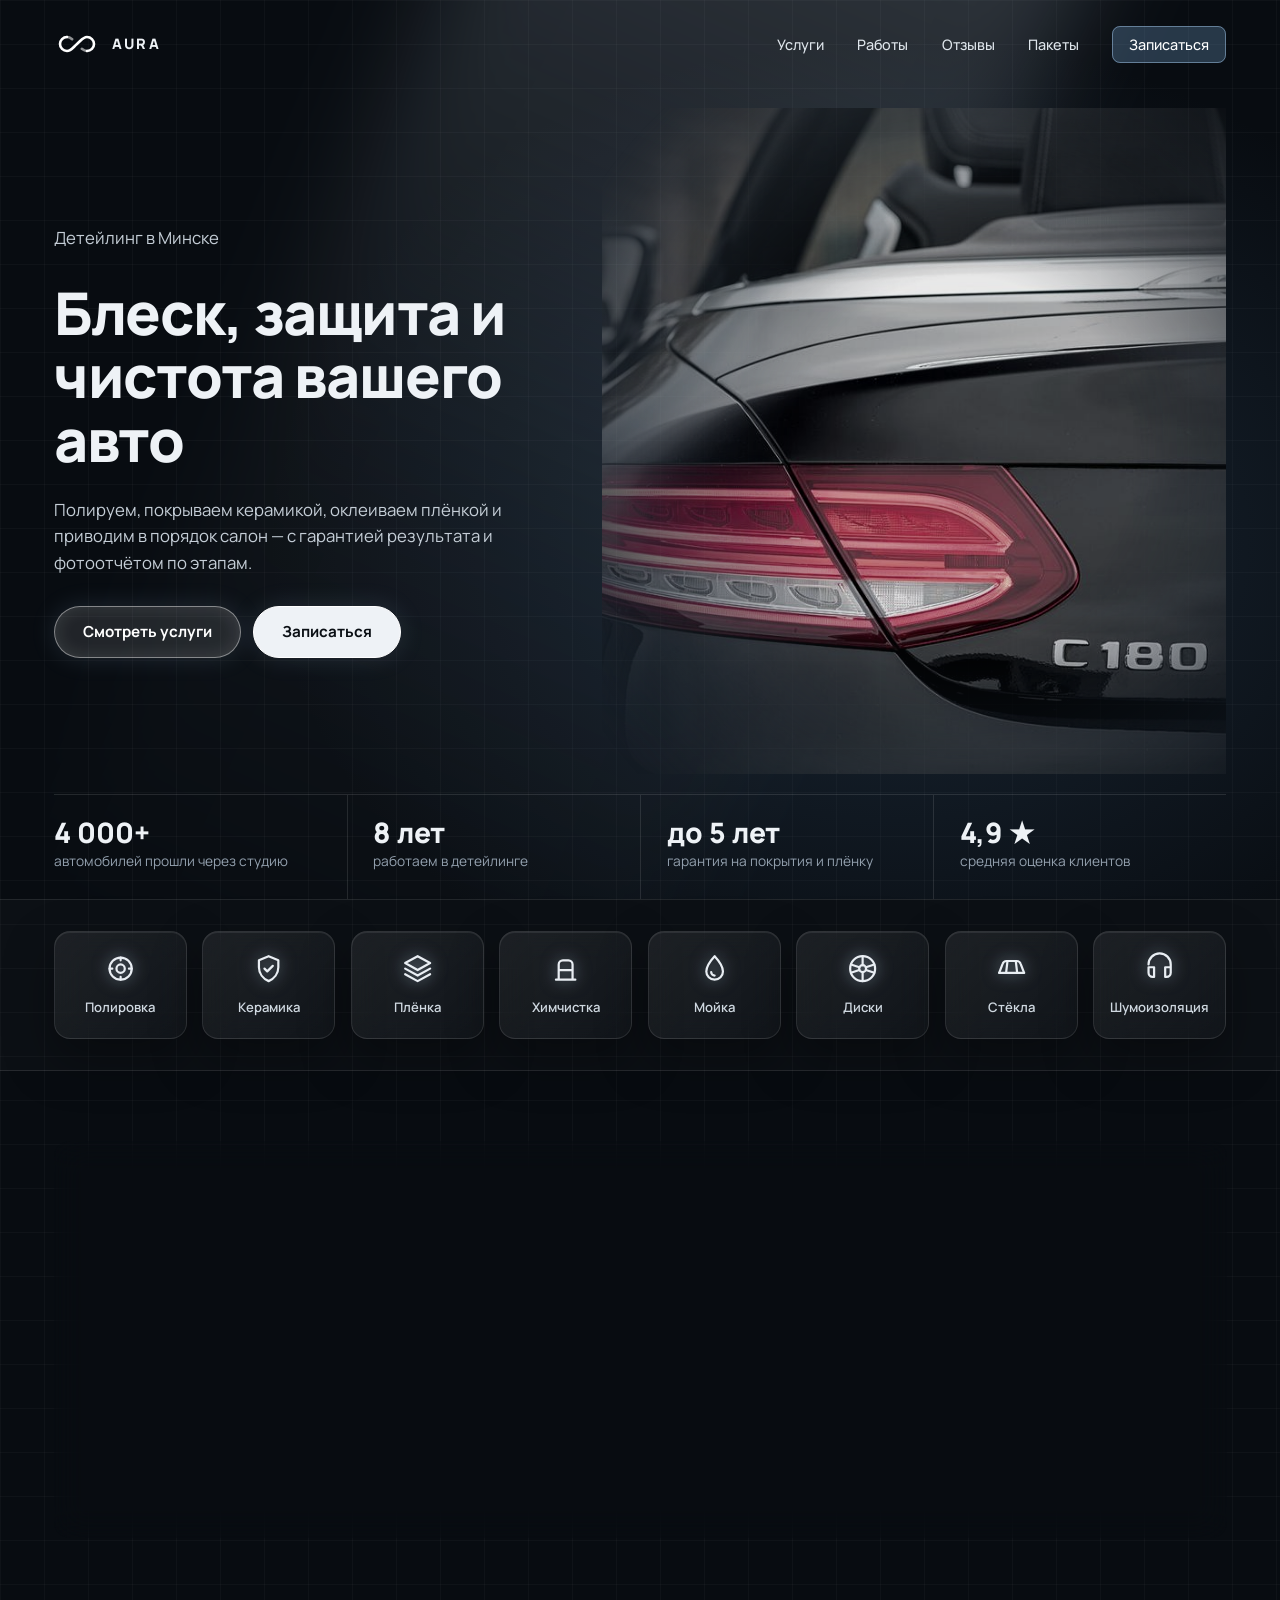
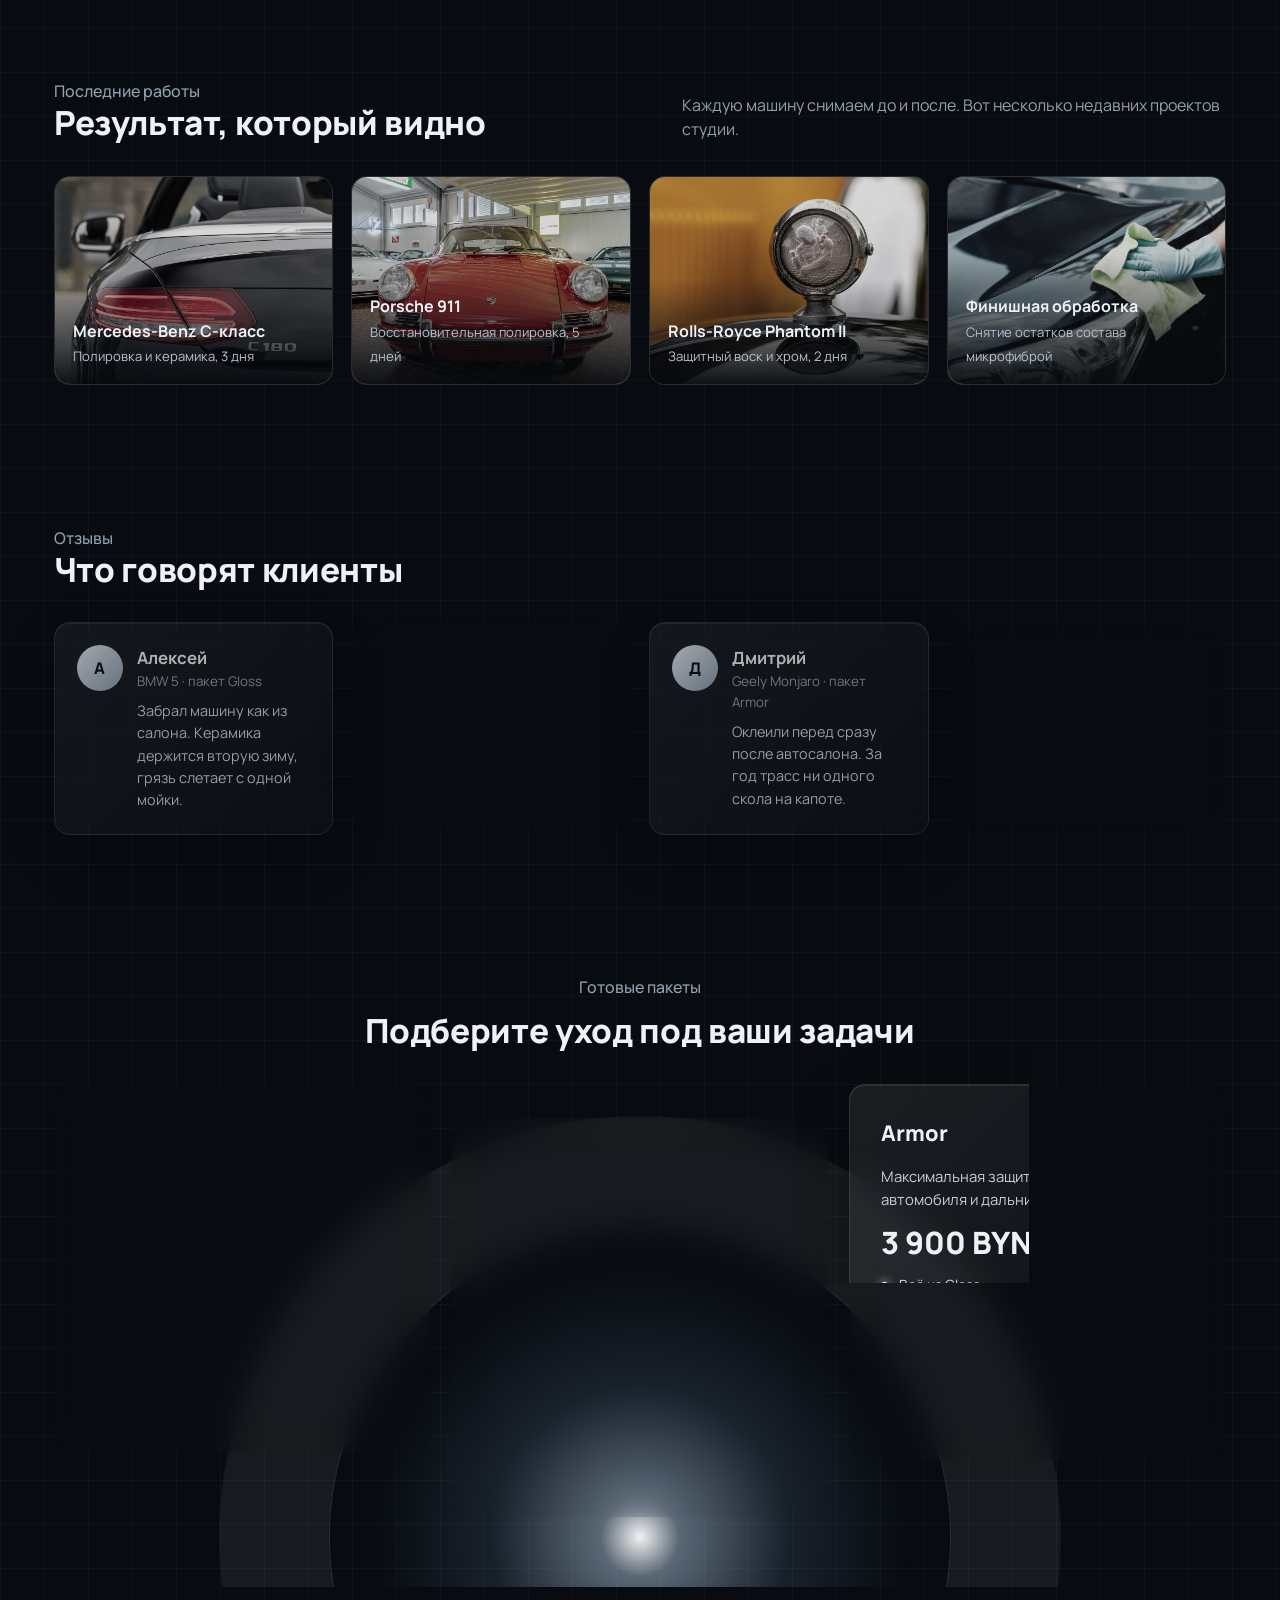
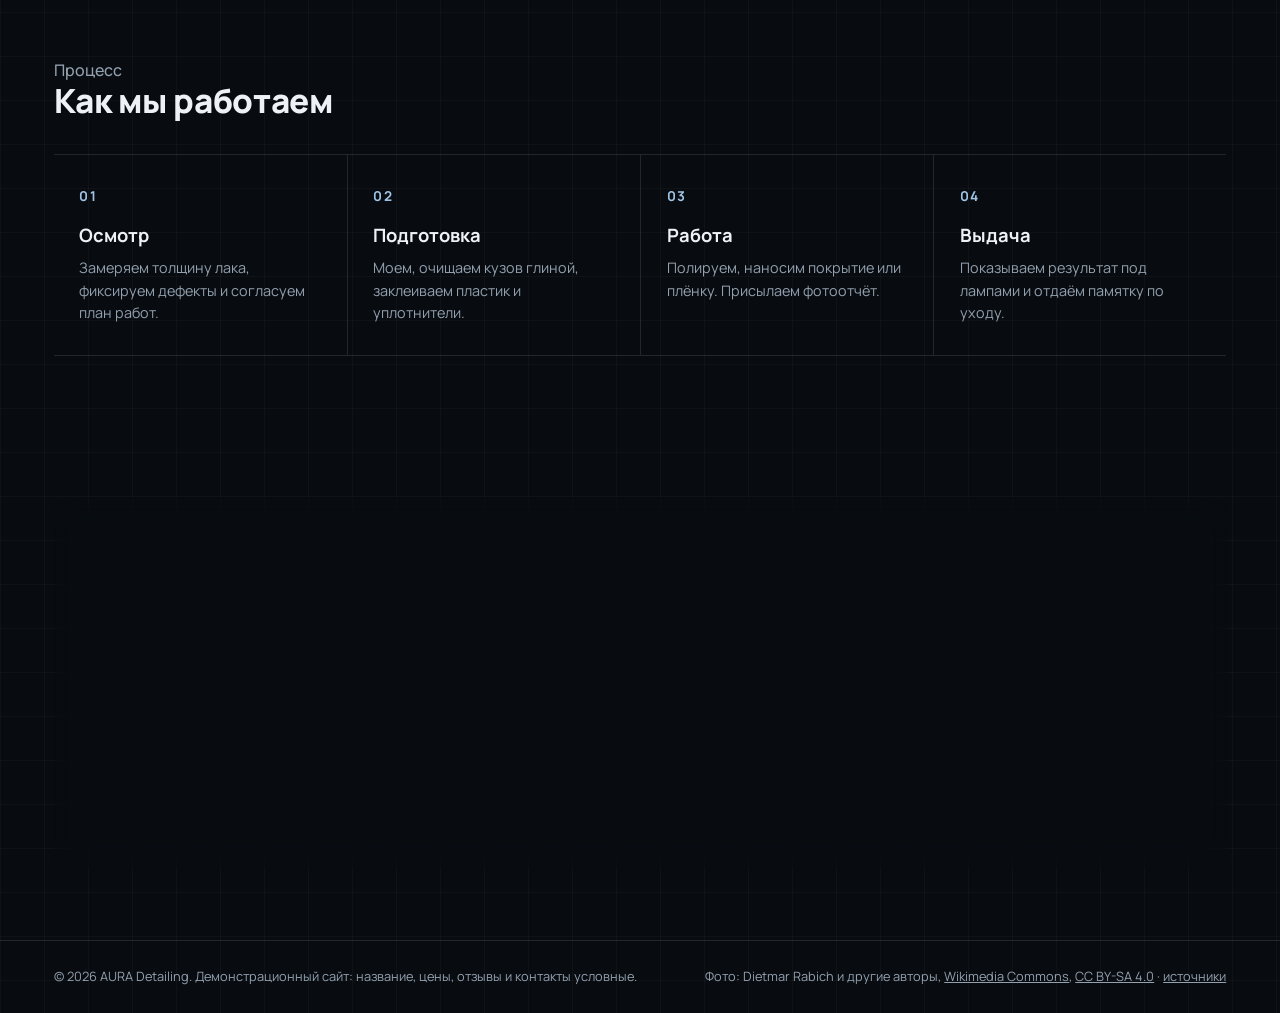
==== commit c31a8919: "Новый дизайн: холодная тёмная тема со стеклом, блоки на всю ширину Сетка на фоне, луч света, контурн" ====
--- a/index.html
+++ b/index.html
@@ -7,240 +7,168 @@
 <meta name="description" content="Детейлинг-студия AURA: полировка, керамика, защитная плёнка и химчистка салона. Демонстрационный сайт с условными данными.">
 <meta property="og:title" content="AURA Detailing — детейлинг-студия">
 <meta property="og:description" content="Полировка, керамика, защитная плёнка и химчистка салона.">
-<meta property="og:image" content="assets/img/hero.jpg">
-<meta name="theme-color" content="#050507">
+<meta property="og:image" content="assets/img/work-mercedes.jpg">
+<meta name="theme-color" content="#080c11">
 <link rel="icon" href="assets/img/logo.svg" type="image/svg+xml">
 <link rel="preconnect" href="https://fonts.googleapis.com">
 <link rel="preconnect" href="https://fonts.gstatic.com" crossorigin>
-<link href="https://fonts.googleapis.com/css2?family=Montserrat:wght@400;500;600;700;800&display=swap" rel="stylesheet">
+<link href="https://fonts.googleapis.com/css2?family=Manrope:wght@400;500;600;700;800&display=swap" rel="stylesheet">
 <link rel="stylesheet" href="assets/css/styles.css">
 </head>
 <body>
 <a class="skip" href="#main">Перейти к содержанию</a>
 
-<header class="header">
-  <div class="wrap">
-    <a class="logo" href="#top" aria-label="AURA Detailing — на главную">
-      <svg viewBox="0 0 40 40" fill="none" aria-hidden="true"><circle cx="20" cy="20" r="17" stroke="#a259ff" stroke-width="2.500"/><circle cx="20" cy="20" r="9" stroke="#a259ff" stroke-width="2.500"/><path d="M20 0v9M20 31v9M0 20h9M31 20h9" stroke="#a259ff" stroke-width="2.500"/></svg>
-      <span>AURA<small>DETAILING</small></span>
-    </a>
-    <button class="burger" type="button" id="burger" aria-label="Открыть меню" aria-expanded="false" aria-controls="nav"><span></span></button>
-    <nav class="nav" id="nav" aria-label="Основное меню">
-      <ul>
-        <li><a href="#about">о нас</a></li>
-        <li><a href="#services">услуги</a></li>
-        <li><a href="#works">наши работы</a></li>
-        <li><a href="#contacts">контакты</a></li>
-      </ul>
-    </nav>
-    <div class="social">
-      <a href="#contacts" aria-label="Telegram"><svg viewBox="0 0 24 24" fill="currentColor" aria-hidden="true"><path d="M21.900 3.300 2.700 10.700c-1 .4-1 1.300-.2 1.600l4.900 1.500 1.900 5.800c.2.600.4.800.9.800s.7-.2 1-.5l2.400-2.300 4.900 3.600c.9.500 1.500.2 1.800-.8l3.200-15.200c.4-1.400-.5-2.300-1.600-1.900zM9.900 14.200l8.200-5.200c.4-.2.700 0 .4.300l-6.700 6.100-.3 3.600z"/></svg></a>
-      <a href="#contacts" aria-label="Instagram"><svg viewBox="0 0 24 24" fill="none" stroke="currentColor" stroke-width="2" aria-hidden="true"><rect x="3" y="3" width="18" height="18" rx="5"/><circle cx="12" cy="12" r="4"/><circle cx="17.500" cy="6.500" r="1" fill="currentColor"/></svg></a>
-      <a href="#contacts" aria-label="YouTube"><svg viewBox="0 0 24 24" fill="currentColor" aria-hidden="true"><path d="M22 8.200a3 3 0 0 0-2.100-2.100C18 5.600 12 5.600 12 5.600s-6 0-7.900.5A3 3 0 0 0 2 8.200 31 31 0 0 0 1.500 12c0 1.300.2 2.600.5 3.800a3 3 0 0 0 2.100 2.100c1.900.5 7.900.5 7.900.5s6 0 7.900-.5a3 3 0 0 0 2.100-2.100c.3-1.200.5-2.500.5-3.800s-.2-2.600-.5-3.800zM10 15V9l5.200 3z"/></svg></a>
-    </div>
-  </div>
-</header>
-
 <main id="main">
 <section class="hero" id="top">
-  <img class="hero-bg" src="assets/img/hero.jpg" alt="" width="1280" height="854">
-  <div class="wrap hero-grid">
-    <ul class="feats" id="about">
-      <li class="feat">
-        <svg viewBox="0 0 24 24" fill="currentColor" aria-hidden="true"><path d="M5 11l1.500-4.500A2 2 0 0 1 8.400 5h7.200a2 2 0 0 1 1.900 1.500L19 11a2 2 0 0 1 2 2v4h-2v2h-3v-2H8v2H5v-2H3v-4a2 2 0 0 1 2-2zm2.200 0h9.600l-1-3H8.200zM7 15.500a1.200 1.200 0 1 0 0-2.500 1.200 1.200 0 0 0 0 2.500zm10 0a1.200 1.200 0 1 0 0-2.500 1.200 1.200 0 0 0 0 2.500z"/></svg>
-        <b>Более 4 000 автомобилей</b>
-        <span>прошли через студию: от городских хэтчбеков до спорткаров</span>
-      </li>
-      <li class="feat">
-        <svg viewBox="0 0 24 24" fill="currentColor" aria-hidden="true"><path d="M12 2 4 5v6c0 5 3.400 9.500 8 11 4.600-1.500 8-6 8-11V5zm0 2.200L18 6.400V11c0 3.900-2.500 7.500-6 8.900z"/></svg>
-        <b>Гарантия на покрытия</b>
-        <span>до 5 лет на керамику и защитную плёнку, договор и акт работ</span>
-      </li>
-      <li class="feat">
-        <svg viewBox="0 0 24 24" fill="currentColor" aria-hidden="true"><path d="M12 2a10 10 0 1 0 0 20 10 10 0 0 0 0-20zm1 5v4.600l3.300 2-1 1.700L11 12.800V7z"/></svg>
-        <b>Точно в срок</b>
-        <span>называем дату выдачи заранее и присылаем фотоотчёт по этапам</span>
-      </li>
+  <div class="wrap">
+    <header class="header">
+      <a class="logo" href="#top" aria-label="AURA Detailing — на главную">
+        <svg viewBox="0 0 46 24" fill="none" stroke="#fff" stroke-width="2.600" stroke-linecap="round" aria-hidden="true"><path d="M13 5a7 7 0 1 0 0 14c4 0 6-3.500 10-7s6-7 10-7a7 7 0 1 1 0 14"/><path d="M33 19c-2 0-3.600-.9-5.200-2.200M13 5c2 0 3.600.9 5.200 2.200" opacity=".55"/></svg>
+        <span>AURA</span>
+      </a>
+      <button class="burger" type="button" id="burger" aria-label="Открыть меню" aria-expanded="false" aria-controls="nav"><span></span></button>
+      <nav class="nav" id="nav" aria-label="Основное меню">
+        <ul>
+          <li><a href="#services">Услуги</a></li>
+          <li><a href="#works">Работы</a></li>
+          <li><a href="#reviews">Отзывы</a></li>
+          <li><a href="#prices">Пакеты</a></li>
+          <li><a class="pill" href="#contacts">Записаться</a></li>
+        </ul>
+      </nav>
+    </header>
+  </div>
+
+  <div class="wrap hero-main">
+    <div class="hero-text">
+      <p class="hero-eyebrow">Детейлинг в Минске</p>
+      <h1>Блеск, защита и чистота вашего авто</h1>
+      <p>Полируем, покрываем керамикой, оклеиваем плёнкой и приводим в порядок салон — с гарантией результата и фотоотчётом по этапам.</p>
+      <div class="hero-actions">
+        <a class="btn" href="#services">Смотреть услуги</a>
+        <a class="btn btn-solid" href="#contacts">Записаться</a>
+      </div>
+    </div>
+    <div class="hero-photo">
+      <img src="assets/img/work-mercedes.jpg" alt="Чёрный автомобиль с глянцевым кузовом после полировки" width="1100" height="733">
+    </div>
+  </div>
+
+  <div class="wrap">
+    <ul class="hero-stats">
+      <li><b>4 000+</b><span>автомобилей прошли через студию</span></li>
+      <li><b>8 лет</b><span>работаем в детейлинге</span></li>
+      <li><b>до 5 лет</b><span>гарантия на покрытия и плёнку</span></li>
+      <li><b>4,9 ★</b><span>средняя оценка клиентов</span></li>
     </ul>
-
-    <div class="hero-center">
-      <p class="kicker"><b>AURA</b> в Минске</p>
-      <h1 class="metal">Детейлинг</h1>
-      <p>Возвращаем автомобилю заводской блеск и защищаем его надолго — с <b>гарантией результата</b></p>
-      <div class="hero-actions">
-        <a class="btn btn-accent" href="#contacts">получить консультацию</a>
-        <a class="btn btn-glass" href="#works">все работы</a>
-      </div>
-    </div>
-
-    <div class="badges">
-      <div class="glass">
-        <div class="stars" aria-hidden="true">★★★★★</div>
-        <div class="big metal">4,9</div>
-        <span>Сотни положительных отзывов с рейтингом <b>5 звёзд</b></span>
-      </div>
-      <div class="glass small">
-        <div class="big metal">8 лет</div>
-        <span>работы в сфере детейлинга</span>
-      </div>
-    </div>
-  </div>
-</section>
-
-<section class="section works" id="works">
-  <div class="wrap">
-    <h2 class="metal h2">Последние работы</h2>
-    <div class="slider" id="slider" aria-roledescription="карусель" aria-label="Последние работы">
-      <button class="arrow prev" type="button" id="prev" aria-label="Предыдущая работа"><svg viewBox="0 0 24 24" fill="none" stroke="currentColor" stroke-width="3" stroke-linecap="round" stroke-linejoin="round" aria-hidden="true"><path d="m15 5-7 7 7 7"/></svg></button>
-      <button class="arrow next" type="button" id="next" aria-label="Следующая работа"><svg viewBox="0 0 24 24" fill="none" stroke="currentColor" stroke-width="3" stroke-linecap="round" stroke-linejoin="round" aria-hidden="true"><path d="m9 5 7 7-7 7"/></svg></button>
-
-      <article class="slide active">
-        <div>
-          <h3>Mercedes-Benz<br>C-класс, кабриолет</h3>
-          <dl class="specs">
-            <dt>Услуга:</dt><dd>полировка + керамика</dd>
-            <dt>Слоёв:</dt><dd>3 слоя 9H</dd>
-            <dt>Срок работ:</dt><dd>3 дня</dd>
-            <dt>Гарантия:</dt><dd>3 года</dd>
-            <dt>Цвет:</dt><dd>чёрный металлик</dd>
-          </dl>
-          <div class="prices">
-            <div class="price">1 450 BYN</div>
-            <div class="price">от 121 BYN<small>в месяц в рассрочку</small></div>
-          </div>
-          <div class="slide-actions">
-            <a class="btn btn-accent" href="#contacts">хочу так же</a>
-            <a class="btn btn-glass" href="#services">все услуги</a>
-          </div>
-        </div>
-        <figure><img src="assets/img/work-mercedes.jpg" alt="Чёрный кабриолет Mercedes-Benz после полировки, вид сзади" width="1100" height="733"></figure>
-      </article>
-
-      <article class="slide">
-        <div>
-          <h3>Porsche 911<br>классика 1968 года</h3>
-          <dl class="specs">
-            <dt>Услуга:</dt><dd>восстановительная полировка</dd>
-            <dt>Этапов:</dt><dd>4 этапа</dd>
-            <dt>Срок работ:</dt><dd>5 дней</dd>
-            <dt>Гарантия:</dt><dd>1 год</dd>
-            <dt>Цвет:</dt><dd>красный</dd>
-          </dl>
-          <div class="prices">
-            <div class="price">2 100 BYN</div>
-            <div class="price">от 175 BYN<small>в месяц в рассрочку</small></div>
-          </div>
-          <div class="slide-actions">
-            <a class="btn btn-accent" href="#contacts">хочу так же</a>
-            <a class="btn btn-glass" href="#services">все услуги</a>
-          </div>
-        </div>
-        <figure><img src="assets/img/work-porsche.jpg" alt="Красный Porsche 911 с глянцевым капотом, вид спереди" width="1100" height="733" loading="lazy"></figure>
-      </article>
-
-      <article class="slide">
-        <div>
-          <h3>Rolls-Royce<br>Phantom II</h3>
-          <dl class="specs">
-            <dt>Услуга:</dt><dd>защитный воск + хром</dd>
-            <dt>Этапов:</dt><dd>3 этапа</dd>
-            <dt>Срок работ:</dt><dd>2 дня</dd>
-            <dt>Гарантия:</dt><dd>6 месяцев</dd>
-            <dt>Цвет:</dt><dd>чёрный</dd>
-          </dl>
-          <div class="prices">
-            <div class="price">980 BYN</div>
-            <div class="price">от 82 BYN<small>в месяц в рассрочку</small></div>
-          </div>
-          <div class="slide-actions">
-            <a class="btn btn-accent" href="#contacts">хочу так же</a>
-            <a class="btn btn-glass" href="#services">все услуги</a>
-          </div>
-        </div>
-        <figure><img src="assets/img/work-rolls.jpg" alt="Хромированная фигурка на глянцевом чёрном капоте Rolls-Royce" width="1100" height="733" loading="lazy"></figure>
-      </article>
-
-      <div class="dots" id="dots"></div>
+  </div>
+</section>
+
+<section class="strip" aria-label="Направления работы">
+  <div class="wrap">
+    <div class="tiles">
+      <a class="tile glass" href="#services"><svg viewBox="0 0 24 24" fill="none" stroke="currentColor" stroke-width="1.600" stroke-linecap="round" stroke-linejoin="round" aria-hidden="true"><circle cx="12" cy="12" r="8"/><circle cx="12" cy="12" r="3"/><path d="M12 4v2M12 18v2M4 12h2M18 12h2"/></svg>Полировка</a>
+      <a class="tile glass" href="#services"><svg viewBox="0 0 24 24" fill="none" stroke="currentColor" stroke-width="1.600" stroke-linecap="round" stroke-linejoin="round" aria-hidden="true"><path d="M12 3 5 6v5c0 4.500 3 8.300 7 10 4-1.700 7-5.500 7-10V6z"/><path d="m9 12 2 2 4-4"/></svg>Керамика</a>
+      <a class="tile glass" href="#services"><svg viewBox="0 0 24 24" fill="none" stroke="currentColor" stroke-width="1.600" stroke-linecap="round" stroke-linejoin="round" aria-hidden="true"><path d="m12 3 9 5-9 5-9-5z"/><path d="m3 12 9 5 9-5M3 16l9 5 9-5"/></svg>Плёнка</a>
+      <a class="tile glass" href="#services"><svg viewBox="0 0 24 24" fill="none" stroke="currentColor" stroke-width="1.600" stroke-linecap="round" stroke-linejoin="round" aria-hidden="true"><path d="M7 20V9a3 3 0 0 1 3-3h4a3 3 0 0 1 3 3v11M5 20h14M7 13h10"/></svg>Химчистка</a>
+      <a class="tile glass" href="#services"><svg viewBox="0 0 24 24" fill="none" stroke="currentColor" stroke-width="1.600" stroke-linecap="round" stroke-linejoin="round" aria-hidden="true"><path d="M12 3s6 6.500 6 11a6 6 0 0 1-12 0c0-4.500 6-11 6-11z"/><path d="M9.500 14.500a2.500 2.500 0 0 0 2.500 2.500"/></svg>Мойка</a>
+      <a class="tile glass" href="#services"><svg viewBox="0 0 24 24" fill="none" stroke="currentColor" stroke-width="1.600" stroke-linecap="round" stroke-linejoin="round" aria-hidden="true"><circle cx="12" cy="12" r="9"/><circle cx="12" cy="12" r="2.500"/><path d="M12 3v6.500M12 14.500V21M3.600 9l6 2M14.400 13l6 2M3.600 15l6-2M14.400 11l6-2"/></svg>Диски</a>
+      <a class="tile glass" href="#services"><svg viewBox="0 0 24 24" fill="none" stroke="currentColor" stroke-width="1.600" stroke-linecap="round" stroke-linejoin="round" aria-hidden="true"><path d="M3 15l2.500-6.500A3 3 0 0 1 8.300 6.500h7.400a3 3 0 0 1 2.800 2L21 15"/><path d="M3 15h18M9 6.500 8 15M15 6.500l1 8.500"/></svg>Стёкла</a>
+      <a class="tile glass" href="#services"><svg viewBox="0 0 24 24" fill="none" stroke="currentColor" stroke-width="1.600" stroke-linecap="round" stroke-linejoin="round" aria-hidden="true"><path d="M4 9a8 8 0 0 1 16 0v6a3 3 0 0 1-3 3h-1v-7h4M4 11h4v7H7a3 3 0 0 1-3-3z"/></svg>Шумоизоляция</a>
     </div>
   </div>
 </section>
 
 <section class="section" id="services">
   <div class="wrap">
-    <h2 class="metal h2">У нас вы можете не только помыть автомобиль</h2>
-    <p class="lead">Полный цикл ухода: от деликатной мойки до защиты кузова на годы вперёд</p>
-    <div class="cards">
-      <a class="svc" href="#contacts">
-        <img src="assets/img/gloss.jpg" alt="" width="900" height="600" loading="lazy">
-        <h3>Полировка</h3>
-        <p>Убираем царапины, голограммы и матовость лака</p>
-        <span class="from">от 450 BYN</span>
-      </a>
-      <a class="svc" href="#contacts">
-        <img src="assets/img/work-rolls.jpg" alt="" width="1100" height="733" loading="lazy">
-        <h3>Керамика</h3>
-        <p>Твёрдое покрытие с глубоким блеском и гидрофобом</p>
-        <span class="from">от 690 BYN</span>
-      </a>
-      <a class="svc" href="#contacts">
-        <img src="assets/img/work-mercedes.jpg" alt="" width="1100" height="733" loading="lazy">
-        <h3>Защитная плёнка</h3>
-        <p>Полиуретан против сколов и песка на зонах риска</p>
-        <span class="from">от 900 BYN</span>
-      </a>
-      <a class="svc" href="#contacts">
-        <img src="assets/img/hero.jpg" alt="" width="1280" height="854" loading="lazy">
-        <h3>Химчистка</h3>
-        <p>Глубокая чистка салона, кожи и потолка</p>
-        <span class="from">от 280 BYN</span>
-      </a>
-    </div>
-    <div class="center"><a class="btn btn-accent" href="#contacts">получить консультацию</a></div>
-  </div>
-</section>
-
-<section class="section works" id="prices">
-  <div class="wrap">
-    <h2 class="metal h2">Готовые пакеты</h2>
-    <p class="lead">Цены для автомобиля среднего класса. Точную стоимость назовём после осмотра</p>
+    <div class="panel glass">
+      <div class="wire">
+        <svg viewBox="0 0 520 240" fill="none" stroke="#f1f6fb" stroke-width="1.700" stroke-linecap="round" stroke-linejoin="round" role="img" aria-label="Контурный рисунок автомобиля, вид сверху">
+          <path d="M60 120c0-34 8-62 26-70 22-9 70-14 150-14h110c56 0 96 8 112 22 14 12 20 36 20 62s-6 50-20 62c-16 14-56 22-112 22H236c-80 0-128-5-150-14-18-8-26-36-26-70z"/>
+          <path d="M150 62c-14 16-20 36-20 58s6 42 20 58c16-6 30-8 44-8V70c-14 0-28-2-44-8z"/>
+          <path d="M194 70h132c12 14 18 30 18 50s-6 36-18 50H194z"/>
+          <path d="M326 70c20 0 40-4 58-10 12 16 18 36 18 60s-6 44-18 60c-18-6-38-10-58-10"/>
+          <path d="M150 62c30-10 60-14 90-14h96c18 0 34 4 48 12M150 178c30 10 60 14 90 14h96c18 0 34-4 48-12"/>
+          <path d="M260 70v100M194 120h150"/>
+          <path d="M168 44l-10-14h22l8 8M168 196l-10 14h22l8-8"/>
+          <path d="M70 84c8-4 16-6 24-6M70 156c8 4 16 6 24 6M452 78c8 2 14 6 18 12M452 162c8-2 14-6 18-12"/>
+          <path d="M96 76c-8 14-12 28-12 44s4 30 12 44M434 70c10 14 14 30 14 50s-4 36-14 50"/>
+        </svg>
+      </div>
+      <div>
+        <h2 class="h2">Наши услуги</h2>
+        <p>Мы занимаемся комплексным уходом за автомобилем: от деликатной мойки до защиты кузова на годы вперёд. Перед работой замеряем толщину лака, фиксируем дефекты и согласуем план.</p>
+        <p>Работаем на профессиональных составах, называем срок выдачи заранее и показываем результат под лампами.</p>
+      </div>
+      <ul class="pricelist">
+        <li><span>Полировка кузова</span><b>от 450 BYN</b></li>
+        <li><span>Керамическое покрытие</span><b>от 690 BYN</b></li>
+        <li><span>Защитная плёнка</span><b>от 900 BYN</b></li>
+        <li><span>Химчистка салона</span><b>от 280 BYN</b></li>
+        <li><span>Детейлинг-мойка</span><b>от 90 BYN</b></li>
+        <li><span>Керамика на диски</span><b>от 180 BYN</b></li>
+      </ul>
+    </div>
+  </div>
+</section>
+
+<section class="section" id="works">
+  <div class="wrap">
+    <div class="head">
+      <div><p class="eyebrow">Последние работы</p><h2 class="h2">Результат, который видно</h2></div>
+      <p>Каждую машину снимаем до и после. Вот несколько недавних проектов студии.</p>
+    </div>
+    <div class="works">
+      <figure class="work"><img src="assets/img/work-mercedes.jpg" alt="Чёрный кабриолет Mercedes-Benz, вид сзади" width="1100" height="733" loading="lazy"><figcaption><b>Mercedes-Benz C-класс</b><span>Полировка и керамика, 3 дня</span></figcaption></figure>
+      <figure class="work"><img src="assets/img/work-porsche.jpg" alt="Красный Porsche 911 с глянцевым капотом" width="1100" height="733" loading="lazy"><figcaption><b>Porsche 911</b><span>Восстановительная полировка, 5 дней</span></figcaption></figure>
+      <figure class="work"><img src="assets/img/work-rolls.jpg" alt="Хромированная фигурка на чёрном капоте Rolls-Royce" width="1100" height="733" loading="lazy"><figcaption><b>Rolls-Royce Phantom II</b><span>Защитный воск и хром, 2 дня</span></figcaption></figure>
+      <figure class="work"><img src="assets/img/hero.jpg" alt="Мастер протирает чёрный капот микрофиброй" width="1280" height="854" loading="lazy"><figcaption><b>Финишная обработка</b><span>Снятие остатков состава микрофиброй</span></figcaption></figure>
+    </div>
+  </div>
+</section>
+
+<section class="section" id="reviews">
+  <div class="wrap">
+    <div class="head">
+      <div><p class="eyebrow">Отзывы</p><h2 class="h2">Что говорят клиенты</h2></div>
+    </div>
+    <div class="reviews">
+      <blockquote class="review glass"><div class="avatar" aria-hidden="true">А</div><div><b>Алексей</b><small>BMW 5 · пакет Gloss</small><p>Забрал машину как из салона. Керамика держится вторую зиму, грязь слетает с одной мойки.</p></div></blockquote>
+      <blockquote class="review glass on"><div class="avatar" aria-hidden="true">М</div><div><b>Марина</b><small>Volvo XC60 · химчистка</small><p>Делали химчистку после покупки авто с пробегом. Светлый салон отмыли полностью, запах ушёл.</p></div></blockquote>
+      <blockquote class="review glass"><div class="avatar" aria-hidden="true">Д</div><div><b>Дмитрий</b><small>Geely Monjaro · пакет Armor</small><p>Оклеили перед сразу после автосалона. За год трасс ни одного скола на капоте.</p></div></blockquote>
+      <blockquote class="review glass"><div class="avatar" aria-hidden="true">И</div><div><b>Игорь</b><small>Audi A6 · полировка</small><p>Убрали паутинку и царапины от автомоек. Сроки выдержали, прислали фото каждого этапа.</p></div></blockquote>
+    </div>
+  </div>
+</section>
+
+<section class="section plans-section" id="prices">
+  <div class="orb" aria-hidden="true"></div>
+  <div class="wrap">
+    <div class="head">
+      <p class="eyebrow">Готовые пакеты</p>
+      <h2 class="h2">Подберите уход под ваши задачи</h2>
+    </div>
     <div class="plans">
-      <div class="plan">
-        <span class="tag">быстро</span>
+      <div class="plan glass">
         <h3>Fresh</h3>
-        <div class="cost">290 <small>BYN · 4 часа</small></div>
-        <ul>
-          <li>Трёхфазная мойка кузова</li>
-          <li>Чистка дисков и арок</li>
-          <li>Уборка салона и стёкол</li>
-          <li>Быстрый воск на 1 месяц</li>
-        </ul>
-        <a class="btn btn-glass" href="#contacts">записаться</a>
-      </div>
-      <div class="plan hot">
-        <span class="tag">хит</span>
+        <p>Быстро освежить автомобиль перед поездкой или продажей.</p>
+        <div class="cost">290 BYN <small>· 4 часа</small></div>
+        <ul><li>Трёхфазная мойка</li><li>Чистка дисков и арок</li><li>Уборка салона</li><li>Воск на 1 месяц</li></ul>
+        <a class="btn" href="#contacts">Записаться</a>
+      </div>
+      <div class="plan glass">
         <h3>Gloss</h3>
-        <div class="cost">1 190 <small>BYN · 2 дня</small></div>
-        <ul>
-          <li>Всё из пакета Fresh</li>
-          <li>Лёгкая полировка кузова</li>
-          <li>Керамика в 2 слоя</li>
-          <li>Гидрофоб на стёкла</li>
-          <li>Гарантия 2 года</li>
-        </ul>
-        <a class="btn btn-accent" href="#contacts">записаться</a>
-      </div>
-      <div class="plan">
-        <span class="tag">максимум</span>
+        <p>Самый популярный: глубокий блеск и защита на каждый день.</p>
+        <div class="cost">1 190 BYN <small>· 2 дня</small></div>
+        <ul><li>Всё из Fresh</li><li>Лёгкая полировка</li><li>Керамика в 2 слоя</li><li>Гидрофоб на стёкла</li><li>Гарантия 2 года</li></ul>
+        <a class="btn btn-solid" href="#contacts">Записаться</a>
+      </div>
+      <div class="plan glass">
         <h3>Armor</h3>
-        <div class="cost">3 900 <small>BYN · 5 дней</small></div>
-        <ul>
-          <li>Всё из пакета Gloss</li>
-          <li>Плёнка на переднюю часть</li>
-          <li>Керамика на диски и кожу</li>
-          <li>Химчистка салона</li>
-          <li>Гарантия 5 лет</li>
-        </ul>
-        <a class="btn btn-glass" href="#contacts">записаться</a>
+        <p>Максимальная защита для нового автомобиля и дальних трасс.</p>
+        <div class="cost">3 900 BYN <small>· 5 дней</small></div>
+        <ul><li>Всё из Gloss</li><li>Плёнка на перед</li><li>Керамика на диски</li><li>Химчистка салона</li><li>Гарантия 5 лет</li></ul>
+        <a class="btn" href="#contacts">Записаться</a>
       </div>
     </div>
   </div>
@@ -248,45 +176,24 @@
 
 <section class="section" id="process">
   <div class="wrap">
-    <h2 class="metal h2">Как мы работаем</h2>
+    <div class="head"><div><p class="eyebrow">Процесс</p><h2 class="h2">Как мы работаем</h2></div></div>
     <div class="steps">
       <div class="step"><h3>Осмотр</h3><p>Замеряем толщину лака, фиксируем дефекты и согласуем план работ.</p></div>
-      <div class="step"><h3>Подготовка</h3><p>Моем, очищаем кузов глиной, заклеиваем пластик и резинки.</p></div>
+      <div class="step"><h3>Подготовка</h3><p>Моем, очищаем кузов глиной, заклеиваем пластик и уплотнители.</p></div>
       <div class="step"><h3>Работа</h3><p>Полируем, наносим покрытие или плёнку. Присылаем фотоотчёт.</p></div>
-      <div class="step"><h3>Выдача</h3><p>Показываем результат под лампами, отдаём памятку по уходу.</p></div>
-    </div>
-  </div>
-</section>
-
-<section class="section works" id="reviews">
-  <div class="wrap">
-    <h2 class="metal h2">Отзывы клиентов</h2>
-    <div class="reviews">
-      <blockquote class="review" style="margin:0">
-        <div class="stars" aria-label="5 из 5">★★★★★</div>
-        <p>Забрал машину — как из салона. Керамика держится уже вторую зиму, грязь слетает с одной мойки.</p>
-        <footer><b>Алексей</b>BMW 5, пакет Gloss</footer>
-      </blockquote>
-      <blockquote class="review" style="margin:0">
-        <div class="stars" aria-label="5 из 5">★★★★★</div>
-        <p>Делали химчистку после покупки авто с пробегом. Салон светлый, отмыли всё, запах ушёл полностью.</p>
-        <footer><b>Марина</b>Volvo XC60, химчистка</footer>
-      </blockquote>
-      <blockquote class="review" style="margin:0">
-        <div class="stars" aria-label="5 из 5">★★★★★</div>
-        <p>Оклеили перед плёнкой сразу после автосалона. За год трасс — ни одного скола на капоте.</p>
-        <footer><b>Дмитрий</b>Geely Monjaro, пакет Armor</footer>
-      </blockquote>
+      <div class="step"><h3>Выдача</h3><p>Показываем результат под лампами и отдаём памятку по уходу.</p></div>
     </div>
   </div>
 </section>
 
 <section class="section" id="contacts">
   <div class="wrap">
-    <div class="cta">
-      <div>
-        <h2 class="metal">Запишитесь на бесплатный осмотр</h2>
-        <p>Оставьте номер — перезвоним в течение 15 минут, подберём услугу и назовём точную цену.</p>
+    <div class="cta glass">
+      <div class="cta-top">
+        <div>
+          <h2 class="h2">Запишитесь на бесплатный осмотр</h2>
+          <p>Оставьте номер — перезвоним в течение 15 минут и назовём точную цену.</p>
+        </div>
         <div class="contacts">
           <div><small>Телефон</small><a href="tel:+375000000000">+375 (00) 000-00-00</a></div>
           <div><small>Адрес</small>г. Минск, ул. Примерная, 1</div>
@@ -306,9 +213,11 @@
             <option>Пока не знаю</option>
           </select>
         </label>
-        <button class="btn btn-accent" type="submit">получить консультацию</button>
-        <p class="form-ok" id="form-ok" role="status" hidden></p>
-        <p class="form-note">Демо-версия: форма пока никуда не отправляет данные.</p>
+        <button class="btn btn-solid" type="submit">Получить консультацию</button>
+        <div class="form-foot">
+          <p class="form-ok" id="form-ok" role="status" hidden></p>
+          <p class="form-note">Демо-версия: форма пока никуда не отправляет данные.</p>
+        </div>
       </form>
     </div>
   </div>
--- a/assets/css/styles.css
+++ b/assets/css/styles.css
@@ -1,235 +1,225 @@
-/* AURA Detailing — тёмная тема с фиолетовым акцентом */
+/* AURA Detailing — холодная тёмная тема, стекло, сетка. Блоки растянуты на всю ширину. */
 :root {
-  --bg: #050507;
-  --bg-2: #0b0b10;
-  --card: #111118;
-  --card-2: #16161f;
-  --line: rgba(255, 255, 255, 0.09);
-  --text: #f2f2f6;
-  --muted: #8f90a0;
-  --accent: #a259ff;
-  --accent-2: #c79bff;
-  --accent-dark: #7a35e0;
-  --radius: 14px;
-  --wrap: 1200px;
-  --font: "Montserrat", "Segoe UI", Arial, sans-serif;
+  --bg: #080c11;
+  --bg-2: #0d131a;
+  --glass: rgba(255, 255, 255, 0.045);
+  --glass-2: rgba(255, 255, 255, 0.08);
+  --line: rgba(255, 255, 255, 0.11);
+  --line-2: rgba(255, 255, 255, 0.22);
+  --text: #eef2f6;
+  --muted: #93a0ae;
+  --accent: #9fc4e6;
+  --accent-bg: rgba(120, 170, 215, 0.28);
+  --radius: 16px;
+  --pad: clamp(20px, 4.2vw, 84px);
+  --font: "Manrope", "Segoe UI", Arial, sans-serif;
 }
 *, *::before, *::after { box-sizing: border-box; }
 html { scroll-behavior: smooth; -webkit-text-size-adjust: 100%; }
-body { margin: 0; background: var(--bg); color: var(--text); font-family: var(--font); font-size: 16px; line-height: 1.55; overflow-wrap: break-word; }
+body {
+  margin: 0; color: var(--text); font-family: var(--font); font-size: 16px; line-height: 1.55; overflow-wrap: break-word;
+  background-color: var(--bg);
+  background-image:
+    linear-gradient(rgba(255, 255, 255, 0.028) 1px, transparent 1px),
+    linear-gradient(90deg, rgba(255, 255, 255, 0.028) 1px, transparent 1px);
+  background-size: 44px 44px;
+}
 img { max-width: 100%; display: block; }
 a { color: inherit; }
-h1, h2, h3, p { margin: 0; }
+h1, h2, h3, p, dl, dd { margin: 0; }
 ul { margin: 0; padding: 0; list-style: none; }
-:focus-visible { outline: 2px solid var(--accent-2); outline-offset: 3px; border-radius: 6px; }
-.wrap { width: 100%; max-width: var(--wrap); margin: 0 auto; padding: 0 24px; }
-.skip { position: absolute; left: -9999px; top: 0; background: var(--accent); color: #fff; padding: 10px 16px; z-index: 100; }
+:focus-visible { outline: 2px solid var(--accent); outline-offset: 3px; border-radius: 8px; }
+.wrap { width: 100%; max-width: 1920px; margin: 0 auto; padding: 0 var(--pad); }
+.skip { position: absolute; left: -9999px; top: 0; background: #fff; color: #000; padding: 10px 16px; z-index: 100; }
 .skip:focus { left: 10px; top: 10px; }
 
-/* Металлический заголовок */
-.metal {
-  background: linear-gradient(180deg, #ffffff 0%, #d9d9de 38%, #6f7078 100%);
-  -webkit-background-clip: text; background-clip: text; color: transparent;
-  text-transform: uppercase; font-weight: 800; letter-spacing: 0.01em; line-height: 1.08;
-}
-.h2 { font-size: clamp(1.7rem, 4.6vw, 3.1rem); text-align: center; }
-.lead { color: var(--text); text-align: center; max-width: 30em; margin: 18px auto 0; font-size: 1.02rem; font-weight: 500; }
-.section { padding: clamp(56px, 8vw, 104px) 0; position: relative; }
+.glass {
+  background: linear-gradient(135deg, rgba(255, 255, 255, 0.075), rgba(255, 255, 255, 0.025));
+  border: 1px solid var(--line); border-radius: var(--radius);
+  backdrop-filter: blur(16px); -webkit-backdrop-filter: blur(16px);
+  box-shadow: inset 0 1px 0 rgba(255, 255, 255, 0.08), 0 20px 50px rgba(0, 0, 0, 0.35);
+}
+.section { padding: clamp(44px, 5.5vw, 96px) 0; position: relative; }
+.eyebrow { color: var(--muted); font-size: 1rem; font-weight: 500; }
+.h2 { font-size: clamp(1.6rem, 2.6vw, 2.5rem); font-weight: 800; line-height: 1.15; letter-spacing: -0.01em; }
+.head { display: flex; flex-wrap: wrap; align-items: end; justify-content: space-between; gap: 12px 40px; margin-bottom: clamp(22px, 2.6vw, 40px); }
+.head p { color: var(--muted); max-width: 34em; }
 
 /* Кнопки */
 .btn {
-  display: inline-flex; align-items: center; justify-content: center; min-height: 58px; padding: 0 34px;
-  border-radius: 10px; font: 600 0.78rem/1 var(--font); letter-spacing: 0.08em; text-transform: lowercase;
-  text-decoration: none; cursor: pointer; border: 1px solid transparent; transition: transform 0.15s, box-shadow 0.2s, background 0.2s;
-}
-.btn-accent { background: linear-gradient(180deg, #b06bff, #9347f5); color: #fff; box-shadow: 0 10px 34px rgba(162, 89, 255, 0.38); }
-.btn-accent:hover { transform: translateY(-2px); box-shadow: 0 14px 44px rgba(162, 89, 255, 0.55); }
-.btn-glass { background: rgba(255, 255, 255, 0.07); border-color: rgba(255, 255, 255, 0.14); color: #fff; backdrop-filter: blur(10px); -webkit-backdrop-filter: blur(10px); }
-.btn-glass:hover { background: rgba(255, 255, 255, 0.14); }
-
-/* Шапка */
-.header { position: absolute; top: 0; left: 0; right: 0; z-index: 20; }
-.header .wrap { display: flex; align-items: center; justify-content: space-between; gap: 20px; height: 84px; }
-.logo { display: flex; align-items: center; gap: 10px; text-decoration: none; font-weight: 800; letter-spacing: 0.14em; font-size: 0.86rem; line-height: 1.1; }
-.logo svg { width: 38px; height: 38px; flex: none; }
-.logo small { display: block; font-weight: 600; font-size: 0.55rem; letter-spacing: 0.42em; color: var(--accent-2); }
-.nav ul { display: flex; gap: clamp(20px, 5vw, 76px); }
-.nav a { text-decoration: none; font-size: 0.74rem; font-weight: 500; letter-spacing: 0.08em; color: #e5e5ec; }
-.nav a:hover { color: var(--accent-2); }
-.social { display: flex; gap: 16px; }
-.social a { display: grid; place-items: center; width: 30px; height: 30px; color: #fff; opacity: 0.9; }
-.social a:hover { color: var(--accent-2); }
-.social svg { width: 20px; height: 20px; }
-.burger { display: none; width: 46px; height: 46px; border-radius: 10px; border: 1px solid var(--line); background: rgba(255,255,255,.06); cursor: pointer; padding: 0; }
+  display: inline-flex; align-items: center; justify-content: center; min-height: 52px; padding: 0 28px; border-radius: 999px;
+  font: 700 0.95rem/1 var(--font); text-decoration: none; cursor: pointer; color: #fff;
+  background: rgba(255, 255, 255, 0.1); border: 1px solid rgba(255, 255, 255, 0.45);
+  box-shadow: inset 0 0 18px rgba(255, 255, 255, 0.12), 0 0 26px rgba(160, 200, 235, 0.14);
+  transition: background 0.2s, transform 0.15s, box-shadow 0.2s;
+}
+.btn:hover { background: rgba(255, 255, 255, 0.2); transform: translateY(-2px); box-shadow: inset 0 0 18px rgba(255, 255, 255, 0.2), 0 0 40px rgba(160, 200, 235, 0.3); }
+.btn-solid { background: #eef2f6; color: #0a0f14; border-color: #fff; }
+.btn-solid:hover { background: #fff; }
+
+/* Первый экран */
+.hero { position: relative; isolation: isolate; overflow: hidden; border-bottom: 1px solid var(--line); min-height: min(100vh, 900px); display: flex; flex-direction: column; }
+.hero::before { /* луч света */
+  content: ""; position: absolute; z-index: -1; top: -30%; left: 22%; width: 46%; height: 150%;
+  background: linear-gradient(180deg, rgba(210, 228, 245, 0.20), rgba(210, 228, 245, 0.04) 60%, transparent);
+  transform: rotate(24deg); filter: blur(46px); pointer-events: none;
+}
+.hero::after { content: ""; position: absolute; inset: 0; z-index: -2; background: radial-gradient(70% 80% at 70% 60%, rgba(60, 90, 120, 0.35), transparent 70%); }
+.header { display: flex; align-items: center; justify-content: space-between; gap: 20px; height: 88px; position: relative; z-index: 5; }
+.logo { display: flex; align-items: center; gap: 12px; text-decoration: none; font-weight: 800; letter-spacing: 0.16em; font-size: 0.9rem; }
+.logo svg { width: 46px; height: 24px; flex: none; }
+.nav ul { display: flex; align-items: center; gap: clamp(16px, 2.6vw, 46px); }
+.nav a { text-decoration: none; font-size: 0.9rem; font-weight: 500; color: #dfe6ec; }
+.nav a:hover { color: #fff; }
+.nav .pill { background: var(--accent-bg); border: 1px solid rgba(159, 196, 230, 0.5); border-radius: 8px; padding: 8px 16px; color: #fff; }
+.burger { display: none; width: 46px; height: 46px; border-radius: 12px; border: 1px solid var(--line); background: var(--glass); cursor: pointer; padding: 0; }
 .burger span, .burger span::before, .burger span::after { content: ""; display: block; width: 20px; height: 2px; background: #fff; margin: 0 auto; position: relative; }
 .burger span::before { position: absolute; top: -6px; }
 .burger span::after { position: absolute; top: 6px; }
 @media (max-width: 860px) {
   .burger { display: block; }
-  .social { display: none; }
-  .nav { display: none; position: absolute; top: 84px; left: 16px; right: 16px; background: rgba(14, 14, 20, 0.97); border: 1px solid var(--line); border-radius: var(--radius); padding: 10px; }
+  .nav { display: none; position: absolute; top: 80px; left: 0; right: 0; padding: 10px; border-radius: var(--radius); background: rgba(13, 19, 26, 0.97); border: 1px solid var(--line); }
   .nav.open { display: block; }
-  .nav ul { flex-direction: column; gap: 0; }
-  .nav a { display: block; padding: 15px 16px; font-size: 0.9rem; }
-}
-
-/* Первый экран */
-.hero { position: relative; isolation: isolate; overflow: hidden; padding: 128px 0 0; min-height: 780px; background: #07070b; }
-.hero-bg { position: absolute; inset: 0; z-index: -2; width: 100%; height: 100%; object-fit: cover; object-position: center 70%; }
-.hero::before {
-  content: ""; position: absolute; inset: 0; z-index: -1;
-  background:
-    radial-gradient(60% 46% at 50% 78%, rgba(162, 89, 255, 0.30), transparent 70%),
-    linear-gradient(180deg, rgba(5, 5, 7, 0.90) 0%, rgba(5, 5, 7, 0.62) 42%, rgba(5, 5, 7, 0.30) 70%, var(--bg) 100%);
-}
-.hero-grid { display: grid; grid-template-columns: 250px 1fr 210px; gap: 24px; align-items: start; }
-.feats { display: grid; gap: 30px; padding-top: 12px; }
-.feat svg { width: 22px; height: 22px; color: #fff; margin-bottom: 8px; }
-.feat b { display: block; font-size: 0.8rem; font-weight: 700; }
-.feat span { display: block; font-size: 0.78rem; color: #c9c9d4; line-height: 1.45; }
-.hero-center { text-align: center; }
-.kicker { font-size: 0.78rem; letter-spacing: 0.42em; text-transform: uppercase; font-weight: 500; color: #e9e9f0; }
-.kicker b { color: var(--accent); font-weight: 800; }
-.hero h1 { font-size: clamp(2.5rem, 7.4vw, 5.5rem); margin: 6px 0 14px; letter-spacing: -0.01em; line-height: 0.98; }
-.hero-center p { max-width: 26em; margin: 0 auto; font-weight: 500; font-size: 1.02rem; }
-.hero-center p b { font-weight: 800; }
-.hero-actions { display: flex; flex-wrap: wrap; gap: 14px; justify-content: center; margin-top: 30px; }
-.hero-actions .btn { min-width: 232px; min-height: 68px; }
-.badges { display: grid; gap: 14px; justify-items: end; }
-.glass {
-  background: rgba(22, 22, 30, 0.62); border: 1px solid var(--line); border-radius: var(--radius);
-  backdrop-filter: blur(14px); -webkit-backdrop-filter: blur(14px); padding: 20px 18px; text-align: center; width: 100%;
-}
-.glass.small { width: 150px; }
-.glass .big { font-size: 1.65rem; font-weight: 800; line-height: 1.1; }
-.glass .big.metal { text-transform: none; }
-.glass .stars { color: var(--accent-2); letter-spacing: 3px; font-size: 0.9rem; }
-.glass span { display: block; font-size: 0.74rem; color: #d5d5de; margin-top: 8px; line-height: 1.4; }
-.glass span b { color: #fff; }
-@media (max-width: 1040px) {
-  .hero { min-height: 0; padding-bottom: 300px; }
-  .hero-grid { grid-template-columns: 1fr; }
-  .hero-center { order: -1; }
-  .feats { grid-template-columns: repeat(3, 1fr); gap: 18px; padding-top: 34px; }
-  .badges { grid-template-columns: 1fr 1fr; justify-items: stretch; }
-  .glass.small { width: 100%; }
-}
-@media (max-width: 640px) {
-  .hero { padding-bottom: 220px; }
-  .feats { grid-template-columns: 1fr; }
-  .hero-actions .btn { width: 100%; }
-  .kicker { letter-spacing: 0.3em; }
-}
-
-/* Последние работы — слайдер */
-.works { background: #000; }
-.slider { position: relative; margin-top: 34px; }
-.slide { display: none; grid-template-columns: minmax(0, 0.9fr) minmax(0, 1.1fr); gap: 28px; align-items: center; padding: 0 66px; }
-.slide.active { display: grid; animation: fade 0.45s ease; }
-@keyframes fade { from { opacity: 0; transform: translateY(8px); } to { opacity: 1; transform: none; } }
-.slide h3 { color: var(--accent); font-size: clamp(1.25rem, 2.6vw, 1.7rem); font-weight: 800; text-transform: uppercase; line-height: 1.2; margin-bottom: 24px; }
-.specs { display: grid; grid-template-columns: max-content 1fr; gap: 8px 34px; font-size: 0.95rem; margin-bottom: 26px; }
-.specs dt { color: var(--muted); }
-.specs dd { margin: 0; font-weight: 700; }
-.prices { display: flex; flex-wrap: wrap; gap: 12px; margin-bottom: 26px; }
-.price { border: 1px solid rgba(255, 255, 255, 0.16); background: #121218; border-radius: 9px; padding: 10px 18px; font-weight: 800; font-size: 1.12rem; display: flex; flex-direction: column; justify-content: center; }
-.price small { font-weight: 500; font-size: 0.62rem; color: var(--muted); }
-.slide-actions { display: flex; flex-wrap: wrap; gap: 14px; }
-.slide-actions .btn { min-width: 190px; }
-.slide figure { margin: 0; position: relative; border-radius: 18px; overflow: hidden; aspect-ratio: 4 / 3; background: #0d0d13; }
-.slide figure img { width: 100%; height: 100%; object-fit: cover; }
-.slide figure::after { content: ""; position: absolute; inset: 0; background: linear-gradient(90deg, #000 0%, transparent 34%), linear-gradient(0deg, rgba(0,0,0,.75) 0%, transparent 40%); }
-.arrow {
-  position: absolute; top: 50%; transform: translateY(-50%); width: 46px; height: 46px; border-radius: 50%; z-index: 3;
-  display: grid; place-items: center; cursor: pointer; color: #fff; border: 2px solid var(--accent); background: rgba(0, 0, 0, 0.5);
-  box-shadow: 0 0 22px rgba(162, 89, 255, 0.5);
-}
-.arrow:hover, .arrow.next { background: var(--accent); }
-.arrow svg { width: 18px; height: 18px; }
-.arrow.prev { left: 0; }
-.arrow.next { right: 0; }
-.dots { display: flex; gap: 8px; justify-content: center; margin-top: 26px; }
-.dots button { width: 26px; height: 4px; border-radius: 4px; border: 0; background: #2c2c38; cursor: pointer; padding: 0; }
-.dots button[aria-current="true"] { background: var(--accent); }
-@media (max-width: 860px) {
-  .slide { grid-template-columns: 1fr; padding: 0; }
-  .slide figure { order: -1; }
-  .slide figure::after { background: linear-gradient(0deg, rgba(0,0,0,.7) 0%, transparent 45%); }
-  .arrow { top: calc((100vw - 48px) * 0.375); }
-  .arrow.prev { left: 10px; }
-  .arrow.next { right: 10px; }
-  .slide-actions .btn { flex: 1 1 100%; }
-}
-
-/* Услуги */
-.cards { display: grid; grid-template-columns: repeat(2, 1fr); gap: 16px; margin-top: 34px; }
-.svc {
-  position: relative; overflow: hidden; min-height: 210px; border-radius: var(--radius); border: 1px solid var(--line);
-  background: linear-gradient(135deg, #15151d 0%, #0d0d13 100%); padding: 24px 26px; display: flex; flex-direction: column; isolation: isolate;
-  text-decoration: none; transition: border-color 0.2s, transform 0.2s;
-}
-.svc:hover { border-color: rgba(162, 89, 255, 0.7); transform: translateY(-3px); }
-.svc img { position: absolute; right: 0; top: 0; height: 100%; width: 58%; object-fit: cover; z-index: -2; }
-.svc::before { content: ""; position: absolute; inset: 0; z-index: -1; background: linear-gradient(90deg, #121219 0%, #121219 40%, rgba(18, 18, 25, 0.25) 100%); }
-.svc h3 { font-size: 1.25rem; font-weight: 600; margin-bottom: 6px; }
-.svc p { color: var(--muted); font-size: 0.86rem; max-width: 15em; }
-.svc .from { margin-top: auto; font-size: 0.8rem; color: var(--accent-2); font-weight: 700; }
-.center { text-align: center; margin-top: 34px; }
-@media (max-width: 760px) { .cards { grid-template-columns: 1fr; } }
-
-/* Пакеты */
-.plans { display: grid; grid-template-columns: repeat(3, 1fr); gap: 16px; margin-top: 34px; }
-.plan { border: 1px solid var(--line); background: var(--card); border-radius: var(--radius); padding: 30px 28px; display: flex; flex-direction: column; gap: 16px; }
-.plan.hot { border-color: var(--accent); box-shadow: 0 0 60px rgba(162, 89, 255, 0.22); background: linear-gradient(180deg, #1a1228, #111118); }
-.plan .tag { align-self: start; font-size: 0.64rem; letter-spacing: 0.14em; text-transform: uppercase; font-weight: 700; color: var(--accent-2); border: 1px solid rgba(162, 89, 255, 0.5); border-radius: 99px; padding: 5px 12px; }
-.plan h3 { font-size: 1.3rem; text-transform: uppercase; font-weight: 800; }
-.plan .cost { font-size: 2rem; font-weight: 800; }
-.plan .cost small { font-size: 0.8rem; color: var(--muted); font-weight: 500; }
-.plan li { position: relative; padding-left: 24px; font-size: 0.9rem; color: #cfcfda; margin-bottom: 9px; }
-.plan li::before { content: ""; position: absolute; left: 0; top: 0.5em; width: 10px; height: 10px; border-radius: 50%; background: var(--accent); box-shadow: 0 0 10px var(--accent); }
-.plan .btn { margin-top: auto; }
-@media (max-width: 900px) { .plans { grid-template-columns: 1fr; } }
+  .nav ul { flex-direction: column; align-items: stretch; gap: 0; }
+  .nav a { display: block; padding: 14px 16px; font-size: 1rem; }
+  .nav .pill { margin-top: 6px; text-align: center; }
+}
+.hero-main { flex: 1; display: grid; grid-template-columns: minmax(0, 0.9fr) minmax(0, 1.1fr); gap: clamp(20px, 3vw, 60px); align-items: center; padding-top: 20px; padding-bottom: 20px; }
+.hero h1 { font-size: clamp(2.1rem, 4.6vw, 4.6rem); font-weight: 800; line-height: 1.08; letter-spacing: -0.02em; margin: 8px 0 26px; max-width: 12em; }
+.hero-text > p:not(.eyebrow) { color: #c5ced7; max-width: 30em; margin-bottom: 30px; font-size: 1.05rem; }
+.hero-eyebrow { font-size: clamp(1.1rem, 1.6vw, 1.5rem); color: #d3dbe3; font-weight: 400; }
+.hero-actions { display: flex; flex-wrap: wrap; gap: 12px; }
+.hero-photo { position: relative; align-self: stretch; min-height: 320px; }
+.hero-photo img {
+  position: absolute; inset: 0; width: 100%; height: 100%; object-fit: cover; object-position: 60% 50%;
+  filter: saturate(0.55) brightness(0.9) contrast(1.05) hue-rotate(-8deg);
+  -webkit-mask-image: radial-gradient(72% 70% at 58% 52%, #000 38%, transparent 100%);
+  mask-image: radial-gradient(72% 70% at 58% 52%, #000 38%, transparent 100%);
+}
+.hero-stats { display: grid; grid-template-columns: repeat(4, 1fr); border-top: 1px solid var(--line); }
+.hero-stats li { padding: 22px 0 26px; padding-right: 20px; }
+.hero-stats li + li { border-left: 1px solid var(--line); padding-left: clamp(16px, 2vw, 34px); }
+.hero-stats b { display: block; font-size: clamp(1.4rem, 2.2vw, 2.1rem); font-weight: 800; line-height: 1.1; }
+.hero-stats span { font-size: 0.86rem; color: var(--muted); }
+@media (max-width: 900px) {
+  .hero { min-height: 0; }
+  .hero-main { grid-template-columns: 1fr; }
+  .hero-photo { min-height: 250px; order: -1; margin: 0 calc(var(--pad) * -1); }
+  .hero-stats { grid-template-columns: 1fr 1fr; }
+  .hero-stats li:nth-child(3) { border-left: 0; padding-left: 0; }
+  .hero-stats li:nth-child(n+3) { border-top: 1px solid var(--line); }
+}
+
+/* Лента услуг-плиток */
+.strip { border-bottom: 1px solid var(--line); background: rgba(255, 255, 255, 0.015); padding: clamp(20px, 2.4vw, 34px) 0; }
+.tiles { display: grid; grid-template-columns: repeat(8, 1fr); gap: clamp(10px, 1.2vw, 20px); }
+.tile { display: flex; flex-direction: column; align-items: center; gap: 12px; padding: clamp(14px, 1.6vw, 26px) 8px; text-decoration: none; text-align: center; font-size: 0.82rem; font-weight: 600; color: #cfd8e0; transition: border-color 0.2s, transform 0.2s, color 0.2s; }
+.tile svg { width: clamp(28px, 2.6vw, 40px); height: clamp(28px, 2.6vw, 40px); color: #e9eef3; filter: drop-shadow(0 0 8px rgba(200, 225, 250, 0.55)); }
+.tile:hover { border-color: var(--line-2); transform: translateY(-3px); color: #fff; }
+@media (max-width: 1000px) { .tiles { grid-template-columns: repeat(4, 1fr); } }
+@media (max-width: 480px) { .tiles { grid-template-columns: repeat(2, 1fr); } }
+
+/* Панель «Услуги» */
+.panel { display: grid; grid-template-columns: minmax(0, 1fr) minmax(0, 1fr) minmax(0, 1.1fr); overflow: hidden; }
+.panel > * { padding: clamp(22px, 3vw, 52px); }
+.panel > * + * { border-left: 1px solid var(--line); }
+.wire { display: grid; place-items: center; background: rgba(255, 255, 255, 0.02); }
+.wire svg { width: 100%; max-width: 560px; height: auto; filter: drop-shadow(0 0 6px rgba(215, 232, 250, 0.8)) drop-shadow(0 0 22px rgba(170, 205, 240, 0.35)); }
+.panel h2 { margin-bottom: 18px; }
+.panel p { color: #c5ced7; }
+.panel p + p { margin-top: 14px; }
+.pricelist li { display: flex; justify-content: space-between; align-items: baseline; gap: 16px; padding: 13px 0; border-bottom: 1px solid var(--line); font-size: 0.97rem; }
+.pricelist li:first-child { padding-top: 0; }
+.pricelist li:last-child { border-bottom: 0; padding-bottom: 0; }
+.pricelist span { color: #dbe2e9; }
+.pricelist b { white-space: nowrap; color: #fff; }
+@media (max-width: 1100px) {
+  .panel { grid-template-columns: 1fr 1fr; }
+  .panel > .wire { grid-column: 1 / -1; border-bottom: 1px solid var(--line); }
+  .panel > .wire + * { border-left: 0; }
+}
+@media (max-width: 700px) {
+  .panel { grid-template-columns: 1fr; }
+  .panel > * + * { border-left: 0; border-top: 1px solid var(--line); }
+  .panel > .wire { border-bottom: 0; }
+}
+
+/* Работы */
+.works { display: grid; grid-template-columns: repeat(4, 1fr); gap: clamp(12px, 1.4vw, 24px); }
+.work { position: relative; overflow: hidden; border-radius: var(--radius); border: 1px solid var(--line); aspect-ratio: 4 / 3; margin: 0; background: var(--bg-2); }
+.work img { width: 100%; height: 100%; object-fit: cover; filter: saturate(0.6) brightness(0.85); transition: transform 0.5s, filter 0.3s; }
+.work:hover img { transform: scale(1.05); filter: saturate(0.9) brightness(1); }
+.work figcaption { position: absolute; left: 0; right: 0; bottom: 0; padding: 40px 18px 16px; background: linear-gradient(0deg, rgba(6, 10, 14, 0.94), transparent); }
+.work b { display: block; font-size: 1rem; }
+.work span { font-size: 0.82rem; color: #b7c2cd; }
+@media (max-width: 1000px) { .works { grid-template-columns: repeat(2, 1fr); } }
+@media (max-width: 520px) { .works { grid-template-columns: 1fr; } }
+
+/* Отзывы */
+.reviews { display: grid; grid-template-columns: repeat(4, 1fr); gap: clamp(12px, 1.4vw, 24px); }
+.review { margin: 0; padding: 22px; display: grid; grid-template-columns: 46px 1fr; gap: 14px; align-content: start; opacity: 0.72; transition: opacity 0.25s, transform 0.25s, border-color 0.25s; }
+.review:hover, .review.on { opacity: 1; border-color: var(--line-2); transform: translateY(-4px); }
+.avatar { width: 46px; height: 46px; border-radius: 50%; display: grid; place-items: center; font-weight: 800; background: linear-gradient(135deg, #dfe7ee, #8b9aa9); color: #0b1016; }
+.review b { display: block; font-size: 1.05rem; }
+.review small { color: var(--muted); display: block; margin-bottom: 8px; }
+.review p { font-size: 0.9rem; color: #cdd5dd; }
+@media (max-width: 1100px) { .reviews { grid-template-columns: repeat(2, 1fr); } }
+@media (max-width: 560px) { .reviews { grid-template-columns: 1fr; } }
+
+/* Пакеты со светящимся кругом */
+.plans-section { overflow: hidden; }
+.plans-section .head { justify-content: center; text-align: center; flex-direction: column; align-items: center; }
+.orb { position: absolute; left: 50%; bottom: -260px; width: 620px; height: 620px; transform: translateX(-50%); border-radius: 50%; pointer-events: none;
+  background: radial-gradient(circle, rgba(255, 255, 255, 0.95) 0%, rgba(190, 215, 240, 0.45) 9%, rgba(120, 160, 200, 0.14) 34%, transparent 62%);
+  box-shadow: 0 0 0 1px rgba(255, 255, 255, 0.07), 0 0 0 110px rgba(255, 255, 255, 0.012), 0 0 0 111px rgba(255, 255, 255, 0.05); }
+.plans { display: grid; grid-template-columns: repeat(3, 1fr); gap: clamp(12px, 1.6vw, 28px); position: relative; align-items: start; }
+.plan { padding: clamp(22px, 2.4vw, 38px); display: flex; flex-direction: column; gap: 16px; }
+.plan:nth-child(2) { margin-top: 34px; border-color: var(--line-2); }
+.plan h3 { font-size: 1.35rem; font-weight: 800; }
+.plan > p { color: #c5ced7; font-size: 0.93rem; }
+.plan .cost { font-size: clamp(1.7rem, 2.4vw, 2.3rem); font-weight: 800; line-height: 1; }
+.plan .cost small { font-size: 0.82rem; font-weight: 500; color: var(--muted); }
+.plan ul { display: grid; grid-template-columns: 1fr 1fr; gap: 8px 18px; }
+.plan li { position: relative; padding-left: 18px; font-size: 0.88rem; color: #d4dce3; }
+.plan li::before { content: ""; position: absolute; left: 0; top: 0.55em; width: 7px; height: 7px; border-radius: 50%; background: #fff; box-shadow: 0 0 10px #cfe4f8; }
+.plan .btn { margin-top: 6px; align-self: start; }
+@media (max-width: 1000px) { .plans { grid-template-columns: 1fr; } .plan:nth-child(2) { margin-top: 0; } }
+@media (max-width: 480px) { .plan ul { grid-template-columns: 1fr; } }
 
 /* Этапы */
-.steps { display: grid; grid-template-columns: repeat(4, 1fr); gap: 16px; margin-top: 34px; counter-reset: s; }
-.step { border-top: 2px solid #26262f; padding-top: 20px; counter-increment: s; }
-.step::before { content: "0" counter(s); display: block; font-size: 2.4rem; font-weight: 800; color: var(--accent); line-height: 1; margin-bottom: 12px; }
-.step h3 { font-size: 1.02rem; margin-bottom: 6px; }
-.step p { font-size: 0.86rem; color: var(--muted); }
-@media (max-width: 900px) { .steps { grid-template-columns: repeat(2, 1fr); } }
-@media (max-width: 520px) { .steps { grid-template-columns: 1fr; } }
-
-/* Отзывы */
-.reviews { display: grid; grid-template-columns: repeat(3, 1fr); gap: 16px; margin-top: 34px; }
-.review { border: 1px solid var(--line); background: var(--card); border-radius: var(--radius); padding: 26px; }
-.review .stars { color: var(--accent-2); letter-spacing: 3px; margin-bottom: 12px; }
-.review p { font-size: 0.92rem; color: #d3d3dd; }
-.review footer { margin-top: 16px; font-size: 0.8rem; color: var(--muted); }
-.review footer b { color: #fff; display: block; font-size: 0.9rem; }
-@media (max-width: 900px) { .reviews { grid-template-columns: 1fr; } }
+.steps { display: grid; grid-template-columns: repeat(4, 1fr); counter-reset: s; border-top: 1px solid var(--line); border-bottom: 1px solid var(--line); }
+.step { padding: clamp(20px, 2.4vw, 38px) clamp(16px, 2vw, 34px); counter-increment: s; }
+.step + .step { border-left: 1px solid var(--line); }
+.step::before { content: "0" counter(s); display: block; font-size: 0.85rem; color: var(--accent); font-weight: 700; letter-spacing: 0.1em; margin-bottom: 14px; }
+.step h3 { font-size: 1.15rem; margin-bottom: 8px; }
+.step p { font-size: 0.9rem; color: var(--muted); }
+@media (max-width: 900px) { .steps { grid-template-columns: 1fr 1fr; } .step:nth-child(3) { border-left: 0; } .step:nth-child(n+3) { border-top: 1px solid var(--line); } }
+@media (max-width: 520px) { .steps { grid-template-columns: 1fr; } .step + .step { border-left: 0; border-top: 1px solid var(--line); } }
 
 /* Заявка */
-.cta { border: 1px solid var(--line); border-radius: 22px; padding: clamp(26px, 5vw, 56px); display: grid; grid-template-columns: 1fr 1fr; gap: clamp(24px, 5vw, 60px);
-  background: radial-gradient(70% 90% at 100% 0%, rgba(162, 89, 255, 0.28), transparent 60%), var(--card); }
-.cta h2 { font-size: clamp(1.5rem, 3.4vw, 2.4rem); text-align: left; }
-.cta > div > p { color: #cfcfda; margin-top: 14px; }
-.contacts { margin-top: 26px; display: grid; gap: 12px; font-size: 0.95rem; }
-.contacts small { display: block; color: var(--muted); font-size: 0.72rem; letter-spacing: 0.08em; text-transform: uppercase; }
+.cta { padding: clamp(24px, 3.4vw, 60px); }
+.cta-top { display: grid; grid-template-columns: minmax(0, 1fr) minmax(0, 1.4fr); gap: clamp(20px, 4vw, 80px); align-items: center; margin-bottom: clamp(22px, 2.6vw, 40px); }
+.cta-top p { color: #c5ced7; margin-top: 12px; }
+.contacts { display: grid; grid-template-columns: repeat(4, 1fr); gap: 18px; font-size: 0.97rem; }
+.contacts small { display: block; color: var(--muted); font-size: 0.74rem; letter-spacing: 0.08em; text-transform: uppercase; margin-bottom: 4px; }
 .contacts a { text-decoration: none; font-weight: 700; }
-.contacts a:hover { color: var(--accent-2); }
-form { display: grid; gap: 12px; align-content: start; }
-label { font-size: 0.72rem; letter-spacing: 0.08em; text-transform: uppercase; color: var(--muted); display: grid; gap: 6px; }
-input, select { width: 100%; min-height: 54px; border-radius: 10px; border: 1px solid rgba(255, 255, 255, 0.14); background: #0b0b10; color: #fff; padding: 0 16px; font: 500 1rem var(--font); }
-input:focus, select:focus { outline: none; border-color: var(--accent); box-shadow: 0 0 0 3px rgba(162, 89, 255, 0.25); }
-.form-note { font-size: 0.74rem; color: var(--muted); }
-.form-ok { border: 1px solid var(--accent); border-radius: 10px; padding: 14px 16px; background: rgba(162, 89, 255, 0.12); font-size: 0.92rem; }
+.contacts a:hover { color: var(--accent); }
+form { display: grid; grid-template-columns: 1fr 1fr 1fr auto; gap: 14px; align-items: end; }
+label { font-size: 0.74rem; letter-spacing: 0.08em; text-transform: uppercase; color: var(--muted); display: grid; gap: 7px; }
+input, select { width: 100%; min-height: 54px; border-radius: 12px; border: 1px solid var(--line-2); background: rgba(6, 10, 14, 0.7); color: #fff; padding: 0 16px; font: 500 1rem var(--font); }
+select option { background: #0d131a; }
+input:focus, select:focus { outline: none; border-color: var(--accent); box-shadow: 0 0 0 3px rgba(159, 196, 230, 0.22); }
+form .btn { min-height: 54px; }
+.form-foot { grid-column: 1 / -1; display: grid; gap: 8px; }
+.form-note { font-size: 0.78rem; color: var(--muted); }
+.form-ok { border: 1px solid var(--accent); border-radius: 12px; padding: 13px 16px; background: rgba(159, 196, 230, 0.1); font-size: 0.93rem; }
 .form-ok[hidden] { display: none; }
-@media (max-width: 860px) { .cta { grid-template-columns: 1fr; } }
+@media (max-width: 1000px) { .cta-top { grid-template-columns: 1fr; } form { grid-template-columns: 1fr 1fr; } .contacts { grid-template-columns: 1fr 1fr; } }
+@media (max-width: 560px) { form { grid-template-columns: 1fr; } }
 
 /* Подвал */
-.footer { border-top: 1px solid var(--line); padding: 30px 0; font-size: 0.8rem; color: var(--muted); }
-.footer .wrap { display: flex; flex-wrap: wrap; gap: 10px 30px; justify-content: space-between; align-items: center; }
-.footer a { color: var(--muted); }
+.footer { border-top: 1px solid var(--line); padding: 26px 0; font-size: 0.8rem; color: var(--muted); }
+.footer .wrap { display: flex; flex-wrap: wrap; gap: 8px 30px; justify-content: space-between; }
 .footer a:hover { color: #fff; }
 
 @media (prefers-reduced-motion: reduce) { * { animation: none !important; transition: none !important; scroll-behavior: auto !important; } }
